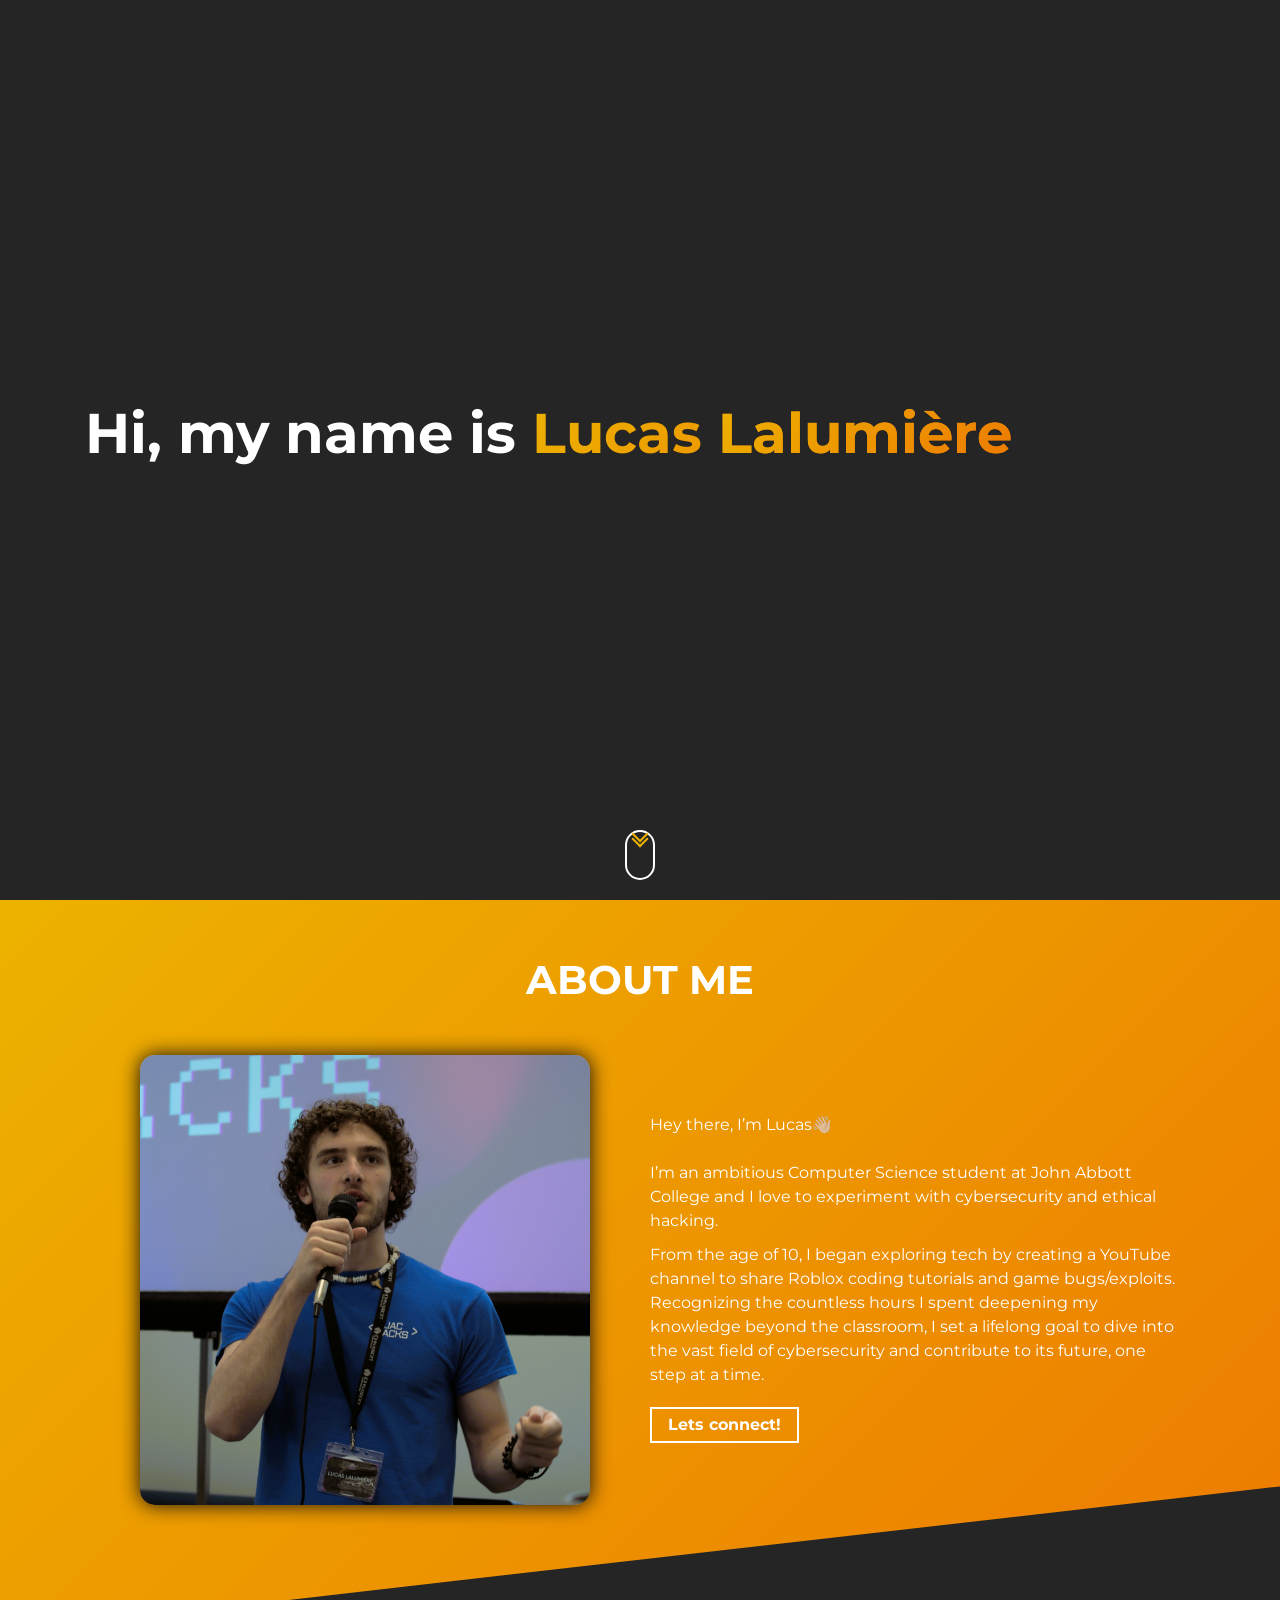
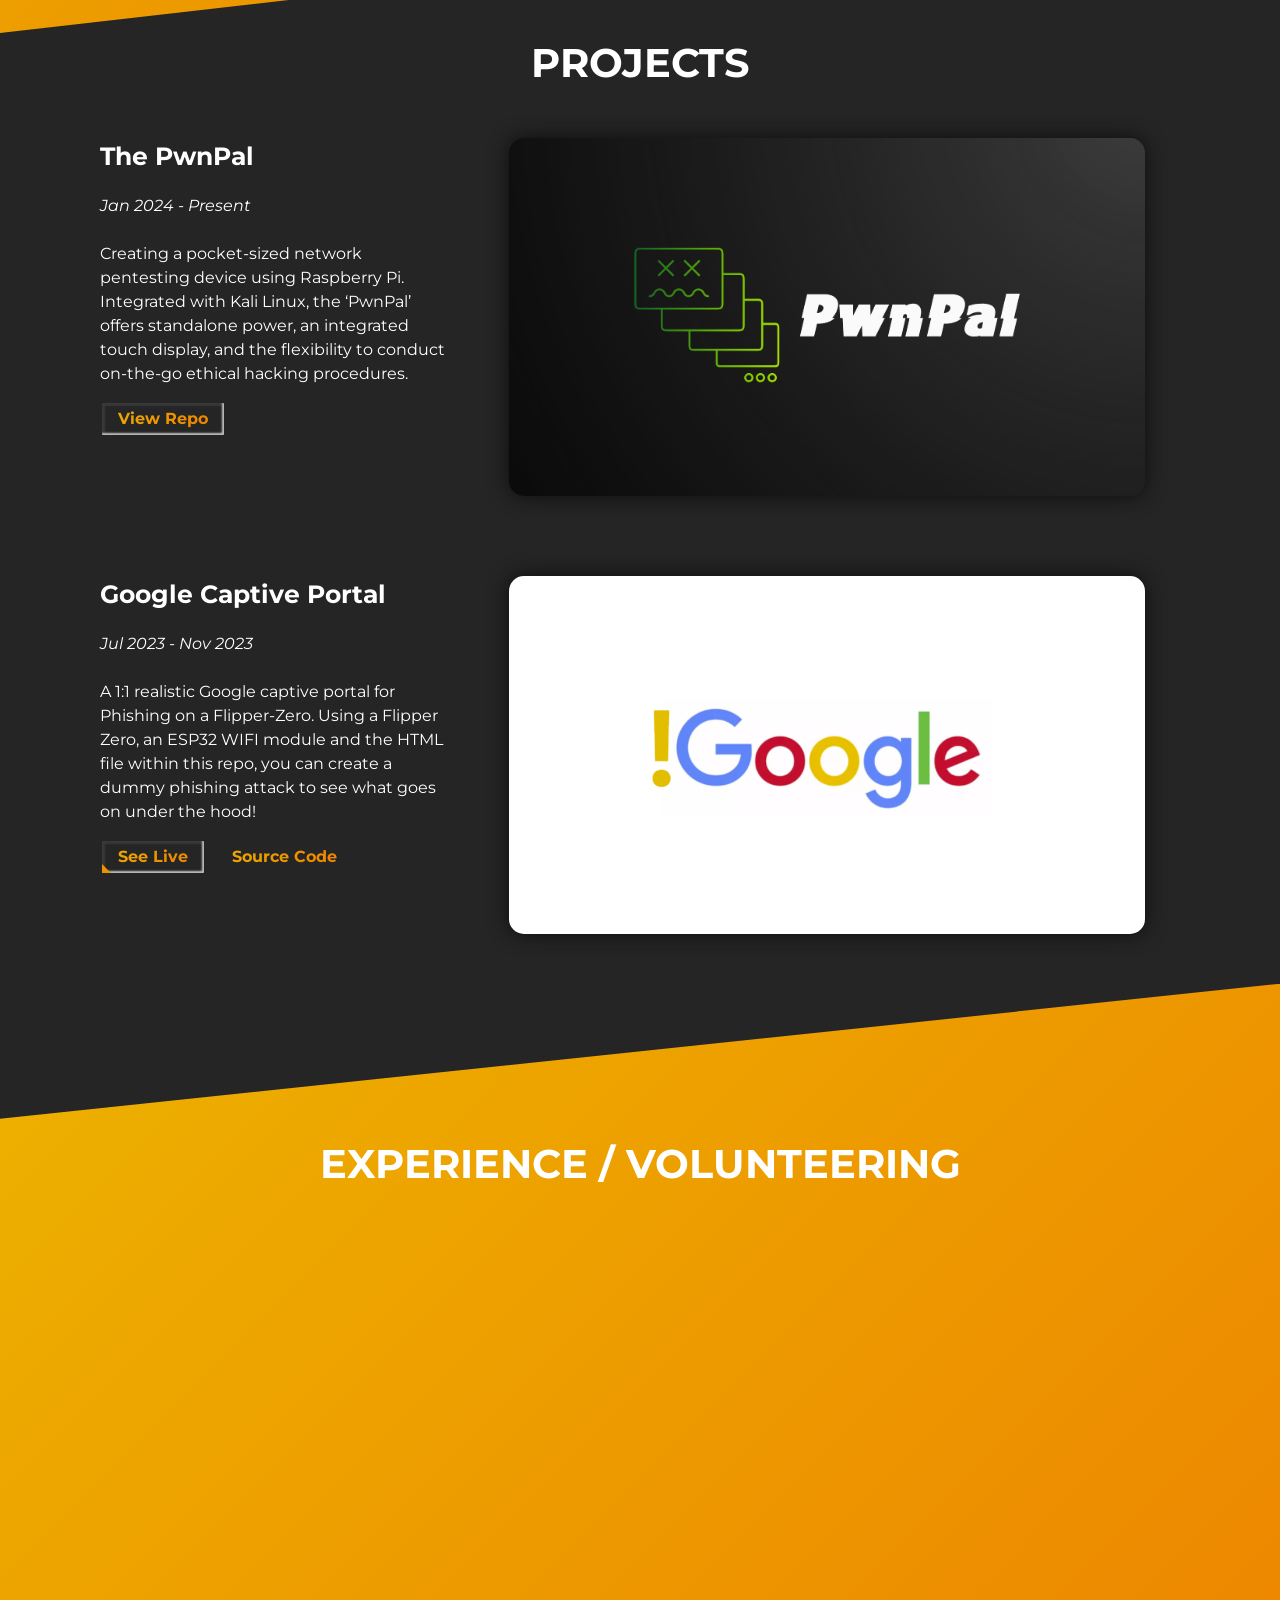
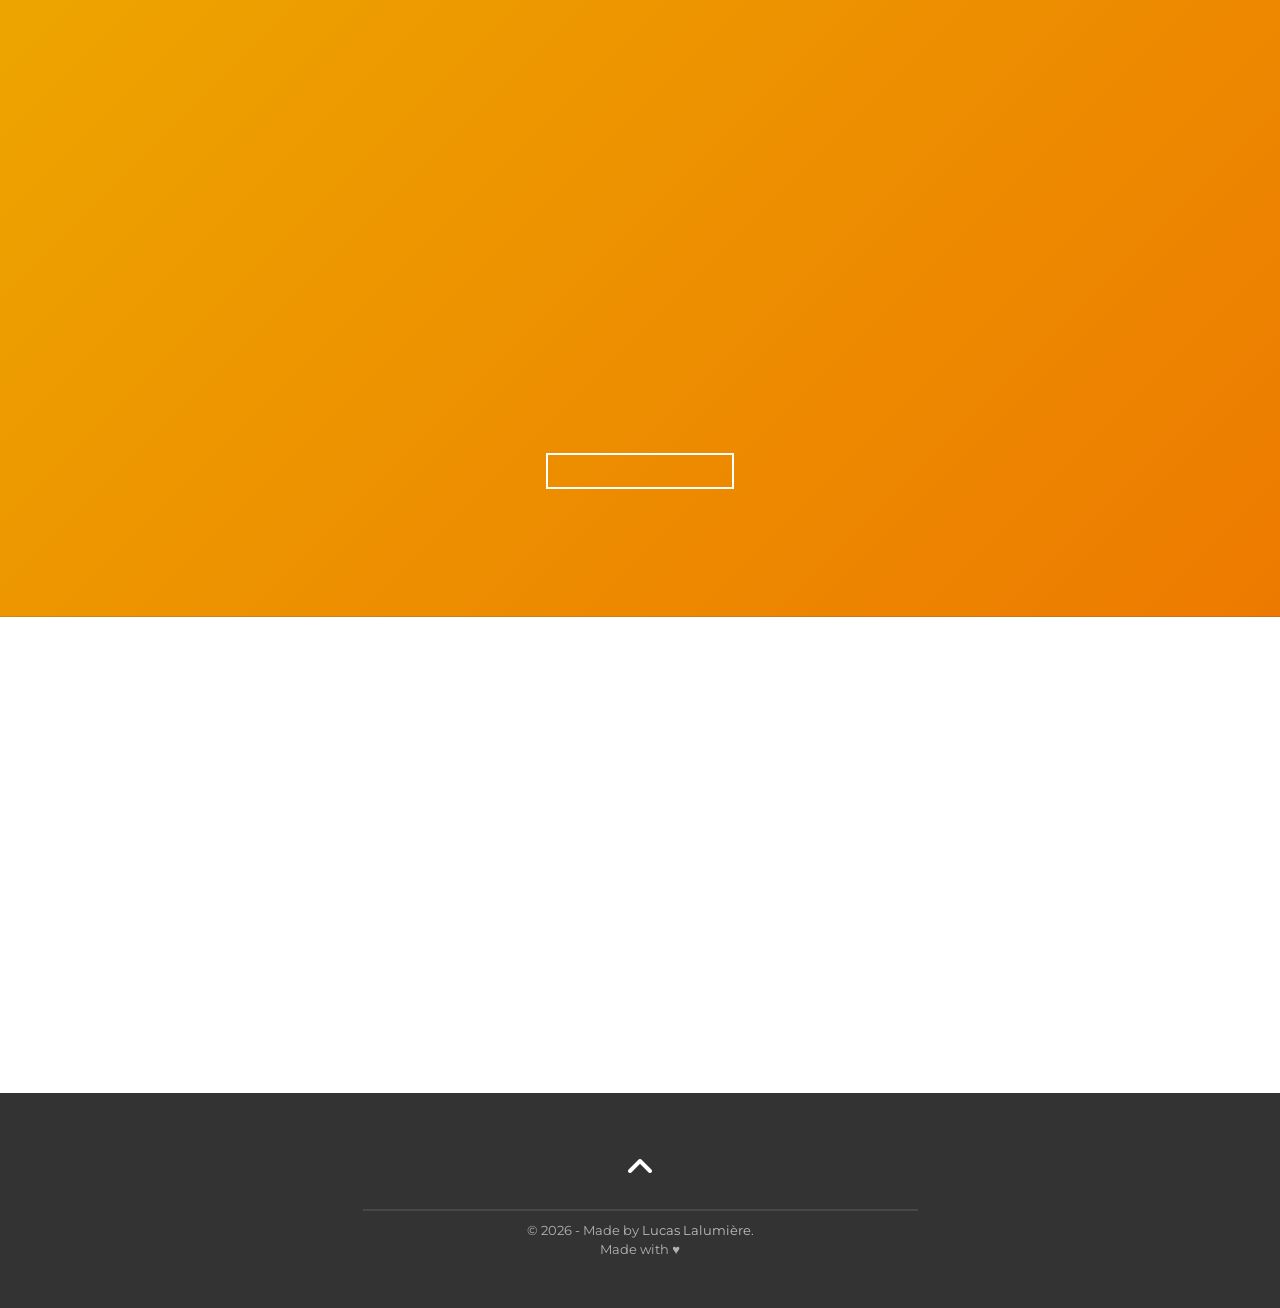
==== index.html @ a5fe912e "fixed weird blue coloring on mobile" ====
<!-- HELLO
-
DevFolio is a minimal, clean, lightweight and fully responsive template for Devlopers!
Created by Anil Seervi.
-
GitHub repo: https://github.com/AnilSeervi/DevFolio
README: https://github.com/AnilSeervi/DevFolio/blob/master/README.md
-
Have fun creating your portfolio on this template!!! -->

<!DOCTYPE html>
<html lang="en">
  <head>
    <meta charset="UTF-8" />
    <meta http-equiv="X-UA-Compatible" content="IE=edge" />
    <meta name="viewport" content="width=device-width, initial-scale=1.0" />
    <link rel="preconnect" href="https://fonts.gstatic.com" />
    <link rel="preconnect" href="https://cdnjs.cloudflare.com" />

    <!-- Title: add your Portfolio websites's title here -->
    <title>Lucas Lalumière | Ethical Hacker</title>

    <!-- Add some coding keywords below, Ex: (javascript, yourusername, etc) -->
    <meta name="keywords" content="[username], [name], skill" />

    <!-- Improve your SEO by adding a small descrption of you -->
    <meta name="description" content="[Your name here] | Developer" />

    <!-- Add a your png Logo to the assets folder and change the href attr accordingly  -->
    <link rel="icon" type="image/png" href="./assets/lightbulb_logo.png" />

    <!-- Add your primary-theme color for the value of content -->
    <meta name="theme-color" content="#edb200" />

    <!-- Open Graph / Facebook -->
    <meta property="og:type" content="website" />
    <!-- Fill content with the URL of this portfolio you'll host -->
    <meta property="og:url" content="https://devfolio.js.org/" />
    <!-- Fill content with the title of your portfolio(Recommended to use what you put in <title> tag) -->
    <meta property="og:title" content="[Your name here] | Developer" />
    <!-- Give a short description that'll show up when you/someone shares your portfolio on different platform -->
    <meta property="og:description" content="Made using DevFolio Template" />
    <!-- Add a thumbnail image in assets folder and fill the content attr with URL to that thumbnail 
      so that a thumbnail image of your portfolio is shown while shared on other platform -->
    <meta
      property="og:image"
      content="https://devfolio.js.org/assets/devfolio.png"
    />

    <!-- Twitter -->
    <meta property="twitter:card" content="summary_large_image" />
    <!-- Again fill content attr with the URL of this portfolio you'll host -->
    <meta property="twitter:url" content="https://devfolio.js.org" />
    <!-- Recommended to use the same text used within <title> element -->
    <meta property="twitter:title" content="[Your name here] | Developer" />
    <!-- short description that shows up while your portfolio is shared -->
    <meta
      property="twitter:description"
      content="Made using DevFolio Template"
    />
    <!-- Fill content with the URL to the thumbnail image that you'll put in the assets folder -->
    <meta
      property="twitter:image"
      content="https://anilseervi.vercel.app/assets/devfolio.png"
    />

    <!-- link tags -->
    <link rel="preload" as="style" href="./css/main.css" />
    <link rel="stylesheet" href="./css/main.css" />
    <link rel="preload" as="style" href="./css/github-button.css" />
    <link rel="stylesheet" href="./css/github-button.css" />

    <!-- FontAwesome Icons link -->
    <link
      rel="stylesheet"
      href="https://cdnjs.cloudflare.com/ajax/libs/font-awesome/6.3.0/css/all.min.css"
      integrity="sha512-SzlrxWUlpfuzQ+pcUCosxcglQRNAq/DZjVsC0lE40xsADsfeQoEypE+enwcOiGjk/bSuGGKHEyjSoQ1zVisanQ=="
      crossorigin="anonymous"
      referrerpolicy="no-referrer"
    />
    <script defer src="./javascript/scrollreveal.min.js"></script>
    <script defer src="./javascript/typewritter.js"></script>
    <script
      defer
      type="text/javascript"
      src="./javascript/scrollveal.js"
    ></script>

    <!-- Remove Google Analytics once you have your portfolio website set-up -->
    <!-- Global site tag (gtag.js) - Google Analytics -->
    <script
      async
      src="https://www.googletagmanager.com/gtag/js?id=UA-122228201-4"
    ></script>
    <script>
      window.dataLayer = window.dataLayer || []
      function gtag() {
        dataLayer.push(arguments)
      }
      gtag("js", new Date())

      gtag("config", "UA-122228201-4")
    </script>
    <!-- End of Google Analytics -->
  </head>
  <body>
    <!-- Hero Section -->
    <div id="hero">
        <video autoplay muted loop id="hero-video">
          <source src="./assets/853919-hd_1920_1080_25fps.mp4" type="video/mp4" />
          Your browser does not support the video tag.
        </video>
        <section class="container">
          <h1 class="hero-title">
            Hi, my name is <span class="text-color-main name">Lucas <span class="text-color-main name glow">Lalumière</span></span>
          </h1>
          <h2 class="hero-title" id="demo">
            
          </h2>
          <!-- <p class="hero-cta about-wrapper__info-text">
            <a class="cta-btn cta-btn--hero" href="#about">Get in touch</a>
          </p> -->
        </section>
        <a href="#about" class="scroll-down-link" aria-label="scroll-down">
          <div class="scroll-down"></div>
        </a>
      </div>
    <!-- /END Hero Section -->

    <!-- About Section -->
    <section id="about">
      <div class="container">
        <h2 class="section-title">About Me</h2>
        <div class="row about-wrapper">
          <div class="about-wrapper__image">
            <img
              class="img-fluid"
              src="./assets/profile.png"
              alt="Profile Image"
              width="550"
              height="450"
            />
          </div>
          <div class="about-wrapper__info">
            <p class="about-wrapper__info-text">
                Hey there, I’m Lucas👋🏼
                <br><br>
                I’m an ambitious Computer Science student at John Abbott College and I love to experiment with cybersecurity and ethical hacking.
             
            </p>
            <p class="about-wrapper__info-text">
                From the age of 10, I began exploring tech by creating a YouTube channel to share Roblox coding tutorials and game bugs/exploits. 
                Recognizing the countless hours I spent deepening my knowledge beyond the classroom, I set a lifelong goal to dive into the vast field of cybersecurity and contribute to its future, one step at a time.   
            </p>
            <span class="about-wrapper__cta">
              
              <a href="https://www.linkedin.com/in/lucas-lalumi%C3%A8re/" class="cta-btn cta-btn--resume">Lets connect!</a>
            </span>
          </div>
        </div>
      </div>
    </section>
    <!-- /END About Section -->

    <!--Projects Section-->
    <section id="projects">
      <div class="container">
        <div class="project-wrapper">
          <h2 class="section-title dark-blue-text">Projects</h2>

          <!-- Each .row is a project -->
          <article class="row">
            <div class="project-wrapper__text">
              <h3 class="project-wrapper__text-title">The PwnPal</h3>
              <p class="project-wrapper__text-info">
                <i>Jan 2024 - Present</i>
                <br><br>
                Creating a pocket-sized network pentesting device using Raspberry Pi. Integrated with
                Kali Linux, the ‘PwnPal’ offers standalone power, an integrated touch display, and the
                flexibility to conduct on-the-go ethical hacking procedures.
              </p>
              <div class="project-wrapper__text-btns">
                <a
                  href="https://github.com/Shlucus/ThePwnPal"
                  target="_blank"
                  rel="noopener noreferrer"
                  class="cta-btn cta-btn--hero cta-btn--projects"
                  >View Repo</a>
              </div>
            </div>

            <div class="project-wrapper__image">
              <a href="https://github.com/Shlucus/ThePwnPal" target="_blank" rel="noopener noreferrer">
                <div class="thumbnail rounded " data-hover="./assets/!Google.png">
                  <img
                    src="./assets/PwnPal.png"
                    class="img-fluid"
                    alt="Project Image"
                    width="1366"
                    height="767"
                  />
                </div>
              </a>
            </div>
          </article>
          <!-- /END Project -->

          <!-- Each .row is a project -->
          <article class="row">
            <div class="project-wrapper__text">
              <h3 class="project-wrapper__text-title">Google Captive Portal</h3>
              <p class="project-wrapper__text-info">
                <i>Jul 2023 - Nov 2023</i>
                <br><br>
                A 1:1 realistic Google captive portal for Phishing on a Flipper-Zero.
                Using a Flipper Zero, an ESP32 WIFI module and the HTML file within this repo, you can create a dummy phishing attack to see what goes on under the hood! 
              </p>
              <div class="project-wrapper__text-btns">
                <a
                  href="https://github.com/Shlucus/FlipperZero-GooglePortal"
                  target="_blank"
                  rel="noopener noreferrer"
                  class="cta-btn cta-btn--hero cta-btn--projects"
                  >See Live</a
                >
                <a href="https://github.com/Shlucus/FlipperZero-GooglePortal" target="_blank" class="cta-btn text-color-main"
                  >Source Code</a
                >
              </div>
            </div>

            <div class="project-wrapper__image">
              <a href="https://github.com/Shlucus/FlipperZero-GooglePortal" target="_blank" rel="noopener noreferrer">
                <div class="thumbnail rounded">
                  <img
                    src="./assets/!Google.png"
                    class="img-fluid"
                    alt="Project Image"
                    width="1366"
                    height="767"
                  />
                </div>
              </a>
            </div>
          </article>
          <!-- /END Project -->

          <!-- Each .row is a project -->
          <!-- <article class="row">
            <div class="project-wrapper__text">
              <h3 class="project-wrapper__text-title">Project Title</h3>
              <p class="project-wrapper__text-info">
                Lorem ipsum dolor sit amet consectetur adipisicing elit.
                Deleniti voluptas, sit nam perspiciatis tempore aspernatur ullam
                necessitatibus impedit repellendus vero sed ipsa eos beatae ab
                sint saepe nostrum! Enim, perferendis.
              </p>
              <div class="project-wrapper__text-btns">
                <a
                  href="#"
                  target="_blank"
                  rel="noopener noreferrer"
                  class="cta-btn cta-btn--hero cta-btn--projects"
                  >See Live</a
                >
                <a href="#" target="_blank" class="cta-btn text-color-main"
                  >Source Code</a
                >
              </div>
            </div>

            <div class="project-wrapper__image">
              <a href="#" target="_blank" rel="noopener noreferrer">
                <div class="thumbnail rounded">
                  <img
                    src="./assets/project.png"
                    class="img-fluid"
                    alt="Project Image"
                    width="1366"
                    height="767"
                  />
                </div>
              </a>
            </div>
          </article> -->
          <!-- /END Project -->
        </div>
      </div>
    </section>
    <!-- End Projects Section -->

    <!-- Experience Section -->
    <section id="experience">
      <div class="container">
        <h2 class="section-title">Experience / Volunteering</h2>
        <div class="row experience-wrapper">
          <div class="experience-wrapper__image">
            <img
              class="img-fluid"
              src="./assets/rbc.png"
              alt="Profile Image"
              width="350"
              height="350"
            />
          </div>
          <div class="experience-wrapper__info">
            <h3 class="experience-wrapper__text-title">Developer - Identity and Access Management</h3>
            <p class="experience-wrapper__info-text">
                <i>Royal Bank of Canada - Internship</i>
            </p>
            <p class="experience-wrapper__info-text">
              <ul class="experience-wrapper__bullet">
                  <li>Collaborated with IAM Systems Engineering in SCRUM to develop ServiceNow applications in JavaScript.</li>
                  <li><b>Optimized 10+ catalog items</b>, user portals, and workflows in ServiceNow, enhancing internal service processes.</li>
                  <li><b>Discovered and resolved an attack vector</b> within RBC’s physical access request form, reducing the risk of
                    unauthorized physical access of threat actors.</li>
                </ul>  
            </p>
          </div>
        </div>
        <div class="row experience-wrapper">
          <div class="experience-wrapper__image">
            <img
              class="img-fluid"
              src="./assets/JACHacks.png"
              alt="Profile Image"
              width="350"
              height="350"
            />
          </div>
          <div class="experience-wrapper__info">
            <h3 class="experience-wrapper__text-title">Director of Technology - JACHacks</h3>
            <p class="experience-wrapper__info-text">
                <i>John Abbott College - Seasonal</i>
            </p>
            <p class="experience-wrapper__info-text">
              <ul class="experience-wrapper__bullet">
                  <li>Co-founded John Abbott College’s first-ever hackathon with 4 other students (student-run).</li>
                  <li>Led Agile development of the JACHacks website using HTML, CSS, and JavaScript.</li>
                  <li>Made email templates using HTML/CSS and automated mass submissions using Thunderbird.</li>
                  <li><b>Attracted 130+ students</b> to compete, achieving a <b>95% satisfaction rate on feedback forms.</b></li>
                </ul>  
            </p>
          </div>
        </div>
        <div class="experience-center-box">
          <span class="experience-wrapper__cta">
            <a href="./assets/Resume/LalumièreLucas.pdf" class="cta-btn cta-btn--resume">View Full Resume</a>
          </span>
        </div>
      </div>
    </section>

    <!-- Contact Section -->
    <section id="contact">
      <div class="container">
        <h2 class="section-title">Contact</h2>
        <div class="contact-wrapper">
          <p class="contact-wrapper__text">Feel free to reach out via email, phone, or connect with me on social media!</p>
          <div id="contact-box">
            <div class="contact-wrapper__info">
              <svg fill="#ffffff" height="30px" width="30px" version="1.1" id="Capa_1" xmlns="http://www.w3.org/2000/svg" xmlns:xlink="http://www.w3.org/1999/xlink" viewBox="0 0 473.806 473.806" xml:space="preserve" stroke="#ffffff"><g id="SVGRepo_bgCarrier" stroke-width="0"></g><g id="SVGRepo_tracerCarrier" stroke-linecap="round" stroke-linejoin="round"></g><g id="SVGRepo_iconCarrier"> <g> <g> <path d="M374.456,293.506c-9.7-10.1-21.4-15.5-33.8-15.5c-12.3,0-24.1,5.3-34.2,15.4l-31.6,31.5c-2.6-1.4-5.2-2.7-7.7-4 c-3.6-1.8-7-3.5-9.9-5.3c-29.6-18.8-56.5-43.3-82.3-75c-12.5-15.8-20.9-29.1-27-42.6c8.2-7.5,15.8-15.3,23.2-22.8 c2.8-2.8,5.6-5.7,8.4-8.5c21-21,21-48.2,0-69.2l-27.3-27.3c-3.1-3.1-6.3-6.3-9.3-9.5c-6-6.2-12.3-12.6-18.8-18.6 c-9.7-9.6-21.3-14.7-33.5-14.7s-24,5.1-34,14.7c-0.1,0.1-0.1,0.1-0.2,0.2l-34,34.3c-12.8,12.8-20.1,28.4-21.7,46.5 c-2.4,29.2,6.2,56.4,12.8,74.2c16.2,43.7,40.4,84.2,76.5,127.6c43.8,52.3,96.5,93.6,156.7,122.7c23,10.9,53.7,23.8,88,26 c2.1,0.1,4.3,0.2,6.3,0.2c23.1,0,42.5-8.3,57.7-24.8c0.1-0.2,0.3-0.3,0.4-0.5c5.2-6.3,11.2-12,17.5-18.1c4.3-4.1,8.7-8.4,13-12.9 c9.9-10.3,15.1-22.3,15.1-34.6c0-12.4-5.3-24.3-15.4-34.3L374.456,293.506z M410.256,398.806 C410.156,398.806,410.156,398.906,410.256,398.806c-3.9,4.2-7.9,8-12.2,12.2c-6.5,6.2-13.1,12.7-19.3,20 c-10.1,10.8-22,15.9-37.6,15.9c-1.5,0-3.1,0-4.6-0.1c-29.7-1.9-57.3-13.5-78-23.4c-56.6-27.4-106.3-66.3-147.6-115.6 c-34.1-41.1-56.9-79.1-72-119.9c-9.3-24.9-12.7-44.3-11.2-62.6c1-11.7,5.5-21.4,13.8-29.7l34.1-34.1c4.9-4.6,10.1-7.1,15.2-7.1 c6.3,0,11.4,3.8,14.6,7c0.1,0.1,0.2,0.2,0.3,0.3c6.1,5.7,11.9,11.6,18,17.9c3.1,3.2,6.3,6.4,9.5,9.7l27.3,27.3 c10.6,10.6,10.6,20.4,0,31c-2.9,2.9-5.7,5.8-8.6,8.6c-8.4,8.6-16.4,16.6-25.1,24.4c-0.2,0.2-0.4,0.3-0.5,0.5 c-8.6,8.6-7,17-5.2,22.7c0.1,0.3,0.2,0.6,0.3,0.9c7.1,17.2,17.1,33.4,32.3,52.7l0.1,0.1c27.6,34,56.7,60.5,88.8,80.8 c4.1,2.6,8.3,4.7,12.3,6.7c3.6,1.8,7,3.5,9.9,5.3c0.4,0.2,0.8,0.5,1.2,0.7c3.4,1.7,6.6,2.5,9.9,2.5c8.3,0,13.5-5.2,15.2-6.9 l34.2-34.2c3.4-3.4,8.8-7.5,15.1-7.5c6.2,0,11.3,3.9,14.4,7.3c0.1,0.1,0.1,0.1,0.2,0.2l55.1,55.1 C420.456,377.706,420.456,388.206,410.256,398.806z"></path> <path d="M256.056,112.706c26.2,4.4,50,16.8,69,35.8s31.3,42.8,35.8,69c1.1,6.6,6.8,11.2,13.3,11.2c0.8,0,1.5-0.1,2.3-0.2 c7.4-1.2,12.3-8.2,11.1-15.6c-5.4-31.7-20.4-60.6-43.3-83.5s-51.8-37.9-83.5-43.3c-7.4-1.2-14.3,3.7-15.6,11 S248.656,111.506,256.056,112.706z"></path> <path d="M473.256,209.006c-8.9-52.2-33.5-99.7-71.3-137.5s-85.3-62.4-137.5-71.3c-7.3-1.3-14.2,3.7-15.5,11 c-1.2,7.4,3.7,14.3,11.1,15.6c46.6,7.9,89.1,30,122.9,63.7c33.8,33.8,55.8,76.3,63.7,122.9c1.1,6.6,6.8,11.2,13.3,11.2 c0.8,0,1.5-0.1,2.3-0.2C469.556,223.306,474.556,216.306,473.256,209.006z"></path> </g> </g> </g></svg>
              <p class="contact-wrapper__text number"><a href="tel:+15147543223" aria-label="Call +1 514 754 3223">514-754-3223</a></p>
            </div>
            <div class="contact-wrapper__info">
              <svg fill="#ffffff" height="30px" width="30px" version="1.1" id="Capa_1" xmlns="http://www.w3.org/2000/svg" xmlns:xlink="http://www.w3.org/1999/xlink" viewBox="0 0 483.3 483.3" xml:space="preserve" stroke="#ffffff"><g id="SVGRepo_bgCarrier" stroke-width="0"></g><g id="SVGRepo_tracerCarrier" stroke-linecap="round" stroke-linejoin="round"></g><g id="SVGRepo_iconCarrier"> <g> <g> <path d="M424.3,57.75H59.1c-32.6,0-59.1,26.5-59.1,59.1v249.6c0,32.6,26.5,59.1,59.1,59.1h365.1c32.6,0,59.1-26.5,59.1-59.1 v-249.5C483.4,84.35,456.9,57.75,424.3,57.75z M456.4,366.45c0,17.7-14.4,32.1-32.1,32.1H59.1c-17.7,0-32.1-14.4-32.1-32.1v-249.5 c0-17.7,14.4-32.1,32.1-32.1h365.1c17.7,0,32.1,14.4,32.1,32.1v249.5H456.4z"></path> <path d="M304.8,238.55l118.2-106c5.5-5,6-13.5,1-19.1c-5-5.5-13.5-6-19.1-1l-163,146.3l-31.8-28.4c-0.1-0.1-0.2-0.2-0.2-0.3 c-0.7-0.7-1.4-1.3-2.2-1.9L78.3,112.35c-5.6-5-14.1-4.5-19.1,1.1c-5,5.6-4.5,14.1,1.1,19.1l119.6,106.9L60.8,350.95 c-5.4,5.1-5.7,13.6-0.6,19.1c2.7,2.8,6.3,4.3,9.9,4.3c3.3,0,6.6-1.2,9.2-3.6l120.9-113.1l32.8,29.3c2.6,2.3,5.8,3.4,9,3.4 c3.2,0,6.5-1.2,9-3.5l33.7-30.2l120.2,114.2c2.6,2.5,6,3.7,9.3,3.7c3.6,0,7.1-1.4,9.8-4.2c5.1-5.4,4.9-14-0.5-19.1L304.8,238.55z"></path> </g> </g> </g></svg>
              <p class="contact-wrapper__text number"><a ref="mailto:lucas.lalum@gmail.com" aria-label="Send an email to lucas.lalum@gmail.com">lucas.lalum@gmail.com</a></p>
            </div>
          </div>
            <!-- <a href="mailto:
          <a href="mailto:lucas.lalum@gmail.com" class="cta-btn cta-btn--resume">Call to Action</a> -->
          <div class="social-links">
            
            <!-- <a
              href="#!"
              target="_blank"
              rel="noopener noreferrer"
              aria-label="twitter"
            >
              <i class="fa-brands fa-twitter"></i>
            </a> -->
            <a
              href="https://www.instagram.com/_shlucus/"
              target="_blank"
              rel="noopener noreferrer"
              aria-label="instagram"
            >
              <i class="fa-brands fa-instagram"></i>
            </a>
            <a
              href="https://codepen.io/Shlucus"
              target="_blank"
              rel="noopener noreferrer"
              aria-label="codepen"
            >
              <i class="fa-brands fa-codepen"></i>
            </a>
            <a
              href="https://www.linkedin.com/in/lucas-lalumi%C3%A8re/"
              target="_blank"
              rel="noopener noreferrer"
              aria-label="linkedin"
            >
              <i class="fa-brands fa-linkedin"></i>
            </a>
            <a
              href="https://github.com/Shlucus"
              target="_blank"
              rel="noopener noreferrer"
              aria-label="github"
            >
              <i class="fa-brands fa-github"></i>
            </a>
          </div>
        </div>
      </div>
    </section>
    <!-- END Contact Section -->




    <!-- Footer Section -->
    <footer class="footer">
      <div class="container">
        <a href="#hero" class="back-to-top" aria-label="go back to top">
          <i class="fa fa-angle-up fa-2x" aria-hidden="true"></i>
        </a>
        <!-- <div class="social-links">
          <a
            href="#!"
            target="_blank"
            rel="noopener noreferrer"
            aria-label="twitter"
          >
            <i class="fa-brands fa-twitter"></i>
          </a>
          <a
            href="#!"
            target="_blank"
            rel="noopener noreferrer"
            aria-label="instagram"
          >
            <i class="fa-brands fa-instagram"></i>
          </a>
          <a
            href="#!"
            target="_blank"
            rel="noopener noreferrer"
            aria-label="codepen"
          >
            <i class="fa-brands fa-codepen"></i>
          </a>
          <a
            href="#!"
            target="_blank"
            rel="noopener noreferrer"
            aria-label="linkedin"
          >
            <i class="fa-brands fa-linkedin"></i>
          </a>
          <a
            href="#!"
            target="_blank"
            rel="noopener noreferrer"
            aria-label="github"
          >
            <i class="fa-brands fa-github"></i>
          </a>
        </div> -->
        <hr />
        <p class="footer__text">
          &copy; <span id="year"></span> - Made by
          <a
            href="https://github.com/Shlucus"
            target="_blank"
            rel="noopener noreferrer"
            >Lucas Lalumière</a
          >. <br />Made with &hearts;
        </p>
      </div>
    </footer>
    <!-- END Footer Section -->

    <script>
      document.getElementById("year").textContent = new Date().getFullYear()
    </script>
    <script src="./javascript/vanilla-tilt.min.js"></script>
    <script type="text/javascript" src="./javascript/valtilt.js"></script>
  </body>
</html>
---- css/main.css ----
@import "https://fonts.googleapis.com/css2?family=Montserrat:wght@400;700&display=swap";
* {
  margin: 0;
  padding: 0;
  box-sizing: border-box;
  font-family: "Montserrat", sans-serif;
}
html {
  font-size: 62.5%;
  scroll-behavior: smooth;
}
body {
  text-align: center;
  line-height: 1.5;
}
h1 {
  font-weight: 700;
}
p,
a {
  font-size: 1.6rem;
}
a {
  text-decoration: none;
}
a:hover {
  transition: all 0.3s ease-in-out;
}
.section-title {
  margin-bottom: 4.5rem;
  font-size: 4rem;
  text-transform: uppercase;
}
@media (max-width: 37.5em) {
  .section-title {
    font-size: 2.8rem;
  }
}
.dark-blue-color {
  color: #272341;
}
.text-color-main {
  margin-left: 1rem;
  color: #edb200;
  -webkit-text-fill-color: #edb200;
}
@supports ((-webkit-background-clip: text) or (background-clip: text)) or
  (-webkit-background-clip: text) {
  .text-color-main {
    background-image: linear-gradient(135deg, #edb200 0%, #ed7a00 100%);
    -webkit-background-clip: text;
    background-clip: text;
    -webkit-text-fill-color: rgba(0, 0, 0, 0);
    color: rgba(0, 0, 0, 0);
  }
}
@media (max-width: 37.5em) {
  .text-color-main {
    margin: 0;
    background-image: none;
    -webkit-text-fill-color: #edb200;
    box-shadow: none;
  }
}
.cta-btn {
  display: inline-block;
  position: relative;
  padding: 0.8rem 1.6rem;
  font-weight: bold;
  line-height: 1;
  z-index: 1;
  overflow: hidden;
  border-radius: 3px;
  transition: all cubic-bezier(0.19, 1, 0.22, 1) 0.6s;
}
.cta-btn:hover {
  box-shadow: 1.5px 1.5px 3px rgba(174, 174, 192, 0.4), -1px -1px 3px #fff;
}
@media (max-width: 37.5em) {
  .cta-btn:hover {
    box-shadow: none;
  }
}
.cta-btn::after {
  content: "";
  display: block;
  position: absolute;
  background-image: linear-gradient(135deg, #edb200 0%, #ed7a00 100%);
  width: 0px;
  height: 100%;
  left: 0;
  top: 0;
  z-index: -1;
  transition: all cubic-bezier(0.19, 1, 0.22, 1) 0.6s;
}
@media (max-width: 37.5em) {
  .cta-btn::after {
    width: 0;
    height: 0;
    background-image: none;
  }
}
.cta-btn--hero {
  color: #edb200;
  -webkit-text-fill-color: #edb200;
  border: 2px solid rgba(0, 0, 0, 0);
  -o-border-image: linear-gradient(135deg,#edb200 0%, #ed7a00 100%);
  border-image: linear-gradient(135deg,#edb200 0%, #ed7a00 100%);
  border-image-slice: 1;
}
@supports ((-webkit-background-clip: text) or (background-clip: text)) or
  (-webkit-background-clip: text) {
  .cta-btn--hero {
    background-image: linear-gradient(135deg, #edb200 0%, #ed7a00 100%);
    -webkit-background-clip: text;
    background-clip: text;
    -webkit-text-fill-color: rgba(0, 0, 0, 0);
    color: rgba(0, 0, 0, 0);
  }
}
@media screen and (-ms-high-contrast: active),
  screen and (-ms-high-contrast: none) {
  .cta-btn--hero {
    color: #edb200;
  }
  .cta-btn--hero:hover {
    color: #fff;
  }
}
@media (max-width: 37.5em) {
  .cta-btn--hero {
    background-image: none;
    border: 2px solid #edb200;
    box-shadow: none;
    -webkit-text-fill-color: #edb200;
  }
}
.cta-btn--hero::after {
  height: 410%;
  width: 150%;
  transform: translate(-98%, -25%) rotate(45deg);
}
.cta-btn--hero:hover {
  -webkit-text-fill-color: #fff;
  text-decoration: none;
}
@media (max-width: 37.5em) {
  .cta-btn--hero:hover {
    -webkit-text-fill-color: #edb200;
  }
}
.cta-btn--hero:hover::after {
  transform: translate(-9%, -25%) rotate(45deg);
}
.cta-btn--resume {
  border-radius: 0;
  color: #fff;
  border: 2px solid #fff;
}
.cta-btn--resume::after {
  background: #fff;
}
.cta-btn--resume:hover {
  color: #edb200;
  text-decoration: none;
  box-shadow: none;
}
@media (max-width: 37.5em) {
  .cta-btn--resume:hover {
    color: #fff;
  }
}
.cta-btn--resume:hover::after {
  width: 100%;
}
.cta-btn--projects {
  box-shadow: inset 1px 1px 2px 2px rgba(174, 174, 192, 0.15),
    inset -2px -2px 2px rgba(255, 255, 255, 0.7);
  border: 2px solid rgba(0, 0, 0, 0);
}
@media (max-width: 37.5em) {
  .cta-btn--projects {
    border: none;
    box-shadow: 1.5px 1.5px 3px rgba(174, 174, 192, 0.4), -1px -1px 3px #fff;
  }
}
.cta-btn--projects::after {
  height: 250%;
  width: 130%;
}
.cta-btn--projects::after {
  transform: translate(-98%, -30%) rotate(45deg);
}
.cta-btn--projects:hover {
  box-shadow: 1.5px 1.5px 3px rgba(174, 174, 192, 0.4), -1px -1px 3px #fff;
}
.cta-btn--projects:hover::after {
  transform: translate(-12%, -30%) rotate(45deg);
}
.footer {
  position: relative;
  background-color: #333;
  padding: 4.8rem 0;
}
.footer__text {
  font-size: 1.3rem;
  color: #b3b3b3;
}
.footer__text a {
  font-size: 1.3rem;
  color: #bfbfbf;
  transition: all 0.2s ease-in-out;
  display: inline-block;
}
.footer__text a:hover,
.footer__text a:active {
  color: #edb200;
}
.footer hr {
  margin: 1rem auto;
  border: 0;
  width: 50%;
  border-top: 2px solid rgba(255, 255, 255, 0.1);
}
.social-links {
  display: flex;
  justify-content: center;
}
.social-links a {
  font-size: 3rem;
  display: flex;
  flex-direction: column;
  justify-content: center;
  color: #fff;
  width: 5rem;
  height: 5rem;
  margin: 1.6rem 1.6rem;
  transition: all ease 0.2s;
}
.social-links a i {
  transition: all ease-in-out 0.2s;
}
.social-links a:hover {
  transform: scale(1.1) translateY(-2px);
}
.social-links a:hover .fa-twitter {
  color: #00acee;
}
.social-links a:hover .fa-instagram {
  color: #c13584;
}
.social-links a:hover .fa-linkedin {
  color: #4875b4;
}
.social-links a:hover .fa-codepen {
  color: #edb200;
}
.back-to-top i {
  color: #fff;
  margin: 1rem 0 1.6rem;
  transition: all 200ms ease;
}
.back-to-top i:hover {
  transform: translateY(-2px);
}
section {
  padding: 5rem 0rem;
}
@media (max-width: 37.5em) {
  section {
    border: none;
    padding-left: 1rem;
    padding-right: 1rem;
  }
}
section .row {
  display: grid;
  gap: 2rem;
  grid-template-columns: 1fr 2fr;
  grid-template-rows: 1fr;
  padding: 0 1.5rem;
}
@media (max-width: 56.25em) {
  section .row {
    grid-template-columns: 1fr;
    grid-template-rows: auto;
  }
}
@media (max-width: 37.5em) {
  section .row {
    padding: 0;
  }
}
section .row p + p {
  margin-top: 1rem;
}
section .row span {
  margin-top: 2rem;
}
.container {
  width: 100%;
  padding: 0 1.5rem;
  margin: 0 auto;
  max-width: 1140px;
}
@media (max-width: 75em) {
  .container {
    max-width: 960px;
    width: 100%;
  }
}
@media (max-width: 56.25em) {
  .container {
    max-width: 720px;
    width: 100%;
    justify-content: center;
  }
}
@media (max-width: 48em) {
  .container {
    max-width: 720px;
    width: 100%;
  }
}
@media (max-width: 37.5em) {
  .container {
    max-width: 540px;
    width: 100%;
  }
}
#about {
  position: relative;
  z-index: 11;
  background-color: #252525;
  background-image: linear-gradient(135deg, #edb200 0%, #ed7a00 100%);
  color: #fff;
  height: 200%;
  -webkit-clip-path: polygon(0 0, 100% 0, 100% 80%, 0 100%);
  clip-path: polygon(0 0, 100% 0, 100% 80%, 0 100%);
  padding-bottom: 10%;
}
@media (max-width: 75em) {
  #about {
    height: 100%;
    -webkit-clip-path: none;
    clip-path: none;
  }
}
#about .about-wrapper {
  grid-template-columns: 1fr 1fr;
}
@media (max-width: 37.5em) {
  #about .about-wrapper {
    padding-bottom: 5rem;
    grid-template-columns: 1fr;
  }
}
#about .about-wrapper__image {
  display: flex;
  height: 100%;
  align-items: center;
  justify-content: center;
}
#about .about-wrapper__image img {
  max-width: 450px;
  width: 100%;
  border-radius: 15px;
  box-shadow: #0e0d0d 0px 0px 20px;
}
@media (max-width: 75em) {
  #about .about-wrapper__image {
    height: 100%;
  }
}
@media (max-width: 48em) {
  #about .about-wrapper__image {
    padding-bottom: 4rem;
  }
}
#about .about-wrapper__info {
  display: flex;
  height: 100%;
  justify-content: center;
  flex-direction: column;
  text-align: left;
}
@media (max-width: 48em) {
  #about .about-wrapper__info {
    align-items: center;
    text-align: center;
  }
}
#contact {
  background-image: linear-gradient(135deg, #252525 0%, #252525 100%);
  -webkit-clip-path: polygon(0 0, 100% 0, 100% 80%, 0 100%);
  /* -webkit-clip-path: polygon(0 15vh, 100% 0, 100% 100%, 0 100%); */
  clip-path: polygon(0 15vh, 100% 0, 100% 100%, 0 100%);
  padding: 15rem 0 10rem 0;
  margin-top: -15rem;
  margin-bottom: -1px;
  color: #fff;
  position: relative;
  z-index: 11;
}
@media (max-width: 75em) {
  #contact {
    padding: 10rem 0;
    margin-top: 0;
    -webkit-clip-path: none;
    clip-path: none;
  }
}
#contact .contact-wrapper {
  margin-top: 3.2rem;
  padding: 0 2rem;
  -webkit-backface-visibility: hidden;
  backface-visibility: hidden;
}
#contact .contact-wrapper__text {
  margin-bottom: 2.5rem;
}
#contact .contact-wrapper__text,
#contact .contact-wrapper a {
  font-size: 2.4rem;
}
@media (max-width: 37.5em) {
  #contact .contact-wrapper__text,
  #contact .contact-wrapper a {
    font-size: 2rem;
  }
}
#hero {
    min-height: 100vh;
    height: 100vh;
    display: flex;
    align-items: center;
    background: #252525;
    font-weight: 400;
    color: #ffffff;
    padding: 0rem 5.6rem;
    top: 0;
    left: 0;
    bottom: 0;
    right: 0;
    z-index: -1;
    line-height: 1.2;
    animation: hidden 1000ms linear forwards;
    /* position:absolute; */
    overflow: hidden;
  }

  
  #hero-video {
    position: fixed;
    top: 0;
    left: 0;
    width: 100%;
    height: 100%;
    object-fit: cover;
    opacity: 0.3; /* Adjust the opacity value as needed */
    z-index: -1; /* Ensure the video is behind other elements */
  }
  
  #hero .container {
    position: relative;
    z-index: 1; /* Ensure the container is above the video */
  }
  
  .scroll-down-link {
    position: relative;
    z-index: 1; /* Ensure the scroll-down link is above the video */
  }

  
#hero::before {
    content: "";
    position: absolute;
    top: 0;
    left: 0;
    right: 0;
    bottom: 0;
    opacity: 0.001; /* Adjust the opacity value as needed */
    z-index: -1;
  }
  
@media (max-width: 56.25em) {
  #hero {
    justify-content: center;
  }
}
@media (max-width: 37.5em) {
  #hero {
    padding: 0rem 1.6rem;
  }
}

.glow {
    color: #fff;
    text-shadow: none; /* No glow by default */
    transition: text-shadow 0.3s ease, color 0.3s ease; /* Smooth transition for both text-shadow and color */
  }
  
  .glow:hover {
    text-shadow: 
      0 0 5px #ffffff,     /* Soft white glow at the center */
      0 0 15px #ffae42,    /* Subtle orange highlight */
      0 0 25px #ff8c00,    /* Deep warm orange glow */
      0 0 35px #ff6a00,    /* Bright fiery orange */
      0 0 50px #ff4500,    /* Intense orange-red for depth */
      0 0 75px #ff3300;    /* Strong outer red-orange glow */
  }

#hero .hero-title {
  font-size: 5.6rem;
  font-weight: 700;
  margin-bottom: 3.2rem;
  text-align: left;
}
#hero .hero-title span {
  margin: 0;
  display: inline-block;
}
@media (max-width: 75em) {
  #hero .hero-title {
    font-size: 4rem;
  }
}
@media (max-width: 56.25em) {
  #hero .hero-title {
    font-size: 3.6rem;
    text-align: center;
  }
}
@media (max-width: 37.5em) {
  #hero .hero-title {
    font-size: 3.5rem;
    line-height: 1.5;
  }
}
@media (max-width: 20em) {
  #hero .hero-title {
    font-size: 2.8rem;
  }
}
#hero .hero-cta {
  display: flex;
}
@media (max-width: 56.25em) {
  #hero .hero-cta {
    justify-content: center;
  }
}
#hero .hero-cta a {
  font-size: 2.4rem;
}
@media (max-width: 37.5em) {
  #hero .hero-cta a {
    font-size: 2rem;
  }
}

#demo{
  position: absolute;
  font-family: 'Courier New', Courier, monospace;
  font-size: 1rem; /* Adjust the font size as needed */
  /* background-color: #f5f5f5; Optional:  */
  padding: 0.2rem 0.4rem; /* Optional: Add some padding */
  border-radius: 4px; /* Optional: Add rounded corners */
}


.scroll-down-link {
  position: absolute;
  left: 50%;
  bottom: 20px;
  transform: translateX(-50%);
}
.scroll-down {
  height: 50px;
  width: 30px;
  border: 2px solid #ffffff;
  border-radius: 50px;
  cursor: pointer;
}
.scroll-down::before,
.scroll-down::after {
  height: 10px;
  width: 10px;
  content: "";
  position: absolute;
  top: 20%;
  left: 50%;
  border: 2px solid #edb200;
  transform: translate(-50%, -100%) rotate(45deg);
  border-top: none;
  border-left: none;
  animation: scroll-down 1s ease-in-out infinite;
}
.scroll-down::after {
  top: 30%;
  animation-delay: 0.3s;
}
@keyframes hidden {
  0% {
    opacity: 0;
  }
  50% {
    opacity: 0;
  }
  100% {
    opacity: 1;
  }
}
@keyframes scroll-down {
  0% {
    opacity: 0;
  }
  30% {
    opacity: 1;
  }
  60% {
    opacity: 1;
  }
  100% {
    opacity: 0;
    top: 90%;
  }
}
#projects {
  position: relative;
  background-color: #252525;
  color: #ffffff;
  margin-top: -15rem;
  padding-top: 15rem;
}
@media (max-width: 75em) {
  #projects {
    margin-top: 0;
    padding-top: 5rem;
  }
}
@media (max-width: 37.5em) {
  #projects {
    padding-bottom: 1px;
  }
}
#projects .project-wrapper {
  margin-bottom: 15rem;
}
@media (max-width: 37.5em) {
  #projects .project-wrapper {
    margin-bottom: 0rem;
  }
}
#projects .project-wrapper .row {
  margin: 0;
  margin-bottom: 8rem;
}
@media (max-width: 37.5em) {
  #projects .project-wrapper .row {
    margin-bottom: 4rem;
  }
}
#projects .project-wrapper__text {
  width: 100%;
  text-align: left;
}
@media (max-width: 75em) {
  #projects .project-wrapper__text {
    margin-bottom: 4.8rem;
  }
}
@media (max-width: 37.5em) {
  #projects .project-wrapper__text {
    margin-bottom: 2.5rem;
  }
}
#projects .project-wrapper__text-title {
  font-weight: bold;
  margin-bottom: 1.8rem;
  font-size: 2.5rem;
}
@media (max-width: 37.5em) {
  #projects .project-wrapper__text-title {
    font-size: 2rem;
  }
}
#projects .project-wrapper__text-info {
  margin-bottom: 1.5rem;
}
#projects .project-wrapper__text-btns {
  width: 100%;
  display: flex;
  align-items: center;
  flex-wrap: wrap;

}
#projects .project-wrapper__image {
  width: 90%;
  margin: 0 auto;
  border-radius: 15px;
}
@media (max-width: 75em) {
  #projects .project-wrapper__image {
    width: 100%;
    margin: 0;
    border-radius: 15px;
  }
}
#projects .project-wrapper__image .thumbnail {
  border: none;
  box-shadow: #0e0d0d 0px 0px 20px;
  border-radius: 15px;
}
#projects .project-wrapper__image .thumbnail .img-fluid {
  width: 100%;
  height: auto;
  vertical-align: middle;
  border-radius: 15px;
}
@media (max-width: 37.5em) {
  #projects .project-wrapper__image .thumbnail {
    box-shadow: none;
    border: 1px solid #d2d2d2;
    border-radius: 15px;
    margin-bottom: 3.2rem;
    transform: none;
  }
}


.project-wrapper__image .thumbnail::before {
  content: "";
  position: absolute;
  top: 0;
  left: 0;
  width: 100%;
  height: 100%;
  background-image: url('./assets/project-logo.png'); /* Default logo image */
  background-size: cover;
  background-position: center;
  transition: opacity 0.3s ease-in-out;
  opacity: 1;
}

.project-wrapper__image .thumbnail:hover::before {
  background-image: url('./assets/project-screenshot.png'); /* Screenshot image */
  opacity: 0; /* Hide the overlay to reveal the screenshot */
}




#experience {
  position: relative;
  z-index: 11;
  background-color: #252525;
  background-image: linear-gradient(135deg, #edb200 0%, #ed7a00 100%);
  color: #fff;
  height: 200%;
  -webkit-clip-path: polygon(0 0, 100% 0, 100% 80%, 0 100%);
  /* -webkit-clip-path: polygon(0 15vh, 100% 0, 100% 100%, 0 100%); */
  clip-path: polygon(0 15vh, 100% 0, 100% 100%, 0 100%);
  padding: 15rem 0 10rem 0;
  margin-top: -15rem;
  margin-bottom: -1px;
  padding-bottom: 10%;
}
@media (max-width: 75em) {
  #experience {
    height: 100%;
    -webkit-clip-path: none;
    clip-path: none;
    margin-top: 0rem;
  }
}
#experience .experience-wrapper {
  grid-template-columns: 1fr 1fr;
  margin-top: 3.2rem;
}
@media (max-width: 37.5em) {
  #experience .experience-wrapper {
    padding-bottom: 5rem;
    grid-template-columns: 1fr;
    margin-top: 0rem;
  }
}
#experience .experience-wrapper__image {
  display: flex;
  height: 100%;
  align-items: center;
  justify-content: center;
}
#experience .experience-wrapper__image img {
  max-width: 350px;
  width: 100%;
  border-radius: 15px;
}
@media (max-width: 75em) {
  #experience .experience-wrapper__image {
    height: 100%;
  }
}
@media (max-width: 48em) {
  #experience .experience-wrapper__image {
    padding-bottom: 4rem;
  }
}
#experience .experience-wrapper__info {
  display: flex;
  height: 100%;
  justify-content: center;
  flex-direction: column;
  text-align: left;
}
@media (max-width: 48em) {
  #experience .experience-wrapper__info {
    align-items: center;
    text-align: center;
  }
}

#experience .experience-wrapper__text-title {
  /* font-weight: bold; */
  /* margin-bottom: 1.8rem; */
  font-size: 2.5rem;
}

#experience .experience-wrapper__bullet {
  /* font-weight: bold; */
  /* margin-bottom: 1.8rem; */
  margin-left: 2rem;
  font-size: 1.5rem;
}

@media (max-width: 37.5em) {
  #experience .experience-wrapper__text-title {
    font-size: 2rem;
  }
}

.experience-wrapper__cta {
  display: flex;
  justify-content: center;
  margin-top: 5rem; /* Add some margin if needed */
}

.experience-center-box {
  display: flex;
  justify-content: center;
  align-items: center;
  flex-direction: column;
  text-align: center;
  margin-top: 3.2rem;
}

.contact-wrapper__info {
  display: flex;
  align-items: center;
  justify-content: center; /* Center horizontally */
  text-align: center; /* Center text */
  color : #fff;
}



.contact-wrapper__info svg {
  margin-right: 1rem; /* Adjust the margin as needed */
  margin-bottom: 2.5rem;
}

#contact-box {
  display: flex;
  justify-content: right;
  align-items: right;
  flex-direction: column;
  text-align: right;
  margin-top: 3.2rem;
}


#contact-box a{
  color: #fff;
  text-decoration: underline;
}
---- css/main.css ----
@import "https://fonts.googleapis.com/css2?family=Montserrat:wght@400;700&display=swap";
* {
  margin: 0;
  padding: 0;
  box-sizing: border-box;
  font-family: "Montserrat", sans-serif;
}
html {
  font-size: 62.5%;
  scroll-behavior: smooth;
}
body {
  text-align: center;
  line-height: 1.5;
}
h1 {
  font-weight: 700;
}
p,
a {
  font-size: 1.6rem;
}
a {
  text-decoration: none;
}
a:hover {
  transition: all 0.3s ease-in-out;
}
.section-title {
  margin-bottom: 4.5rem;
  font-size: 4rem;
  text-transform: uppercase;
}
@media (max-width: 37.5em) {
  .section-title {
    font-size: 2.8rem;
  }
}
.dark-blue-color {
  color: #272341;
}
.text-color-main {
  margin-left: 1rem;
  color: #edb200;
  -webkit-text-fill-color: #edb200;
}
@supports ((-webkit-background-clip: text) or (background-clip: text)) or
  (-webkit-background-clip: text) {
  .text-color-main {
    background-image: linear-gradient(135deg, #edb200 0%, #ed7a00 100%);
    -webkit-background-clip: text;
    background-clip: text;
    -webkit-text-fill-color: rgba(0, 0, 0, 0);
    color: rgba(0, 0, 0, 0);
  }
}
@media (max-width: 37.5em) {
  .text-color-main {
    margin: 0;
    background-image: none;
    -webkit-text-fill-color: #edb200;
    box-shadow: none;
  }
}
.cta-btn {
  display: inline-block;
  position: relative;
  padding: 0.8rem 1.6rem;
  font-weight: bold;
  line-height: 1;
  z-index: 1;
  overflow: hidden;
  border-radius: 3px;
  transition: all cubic-bezier(0.19, 1, 0.22, 1) 0.6s;
}
.cta-btn:hover {
  box-shadow: 1.5px 1.5px 3px rgba(174, 174, 192, 0.4), -1px -1px 3px #fff;
}
@media (max-width: 37.5em) {
  .cta-btn:hover {
    box-shadow: none;
  }
}
.cta-btn::after {
  content: "";
  display: block;
  position: absolute;
  background-image: linear-gradient(135deg, #edb200 0%, #ed7a00 100%);
  width: 0px;
  height: 100%;
  left: 0;
  top: 0;
  z-index: -1;
  transition: all cubic-bezier(0.19, 1, 0.22, 1) 0.6s;
}
@media (max-width: 37.5em) {
  .cta-btn::after {
    width: 0;
    height: 0;
    background-image: none;
  }
}
.cta-btn--hero {
  color: #edb200;
  -webkit-text-fill-color: #edb200;
  border: 2px solid rgba(0, 0, 0, 0);
  -o-border-image: linear-gradient(135deg,#edb200 0%, #ed7a00 100%);
  border-image: linear-gradient(135deg,#edb200 0%, #ed7a00 100%);
  border-image-slice: 1;
}
@supports ((-webkit-background-clip: text) or (background-clip: text)) or
  (-webkit-background-clip: text) {
  .cta-btn--hero {
    background-image: linear-gradient(135deg, #edb200 0%, #ed7a00 100%);
    -webkit-background-clip: text;
    background-clip: text;
    -webkit-text-fill-color: rgba(0, 0, 0, 0);
    color: rgba(0, 0, 0, 0);
  }
}
@media screen and (-ms-high-contrast: active),
  screen and (-ms-high-contrast: none) {
  .cta-btn--hero {
    color: #edb200;
  }
  .cta-btn--hero:hover {
    color: #fff;
  }
}
@media (max-width: 37.5em) {
  .cta-btn--hero {
    background-image: none;
    border: 2px solid #edb200;
    box-shadow: none;
    -webkit-text-fill-color: #edb200;
  }
}
.cta-btn--hero::after {
  height: 410%;
  width: 150%;
  transform: translate(-98%, -25%) rotate(45deg);
}
.cta-btn--hero:hover {
  -webkit-text-fill-color: #fff;
  text-decoration: none;
}
@media (max-width: 37.5em) {
  .cta-btn--hero:hover {
    -webkit-text-fill-color: #edb200;
  }
}
.cta-btn--hero:hover::after {
  transform: translate(-9%, -25%) rotate(45deg);
}
.cta-btn--resume {
  border-radius: 0;
  color: #fff;
  border: 2px solid #fff;
}
.cta-btn--resume::after {
  background: #fff;
}
.cta-btn--resume:hover {
  color: #edb200;
  text-decoration: none;
  box-shadow: none;
}
@media (max-width: 37.5em) {
  .cta-btn--resume:hover {
    color: #fff;
  }
}
.cta-btn--resume:hover::after {
  width: 100%;
}
.cta-btn--projects {
  box-shadow: inset 1px 1px 2px 2px rgba(174, 174, 192, 0.15),
    inset -2px -2px 2px rgba(255, 255, 255, 0.7);
  border: 2px solid rgba(0, 0, 0, 0);
}
@media (max-width: 37.5em) {
  .cta-btn--projects {
    border: none;
    box-shadow: 1.5px 1.5px 3px rgba(174, 174, 192, 0.4), -1px -1px 3px #fff;
  }
}
.cta-btn--projects::after {
  height: 250%;
  width: 130%;
}
.cta-btn--projects::after {
  transform: translate(-98%, -30%) rotate(45deg);
}
.cta-btn--projects:hover {
  box-shadow: 1.5px 1.5px 3px rgba(174, 174, 192, 0.4), -1px -1px 3px #fff;
}
.cta-btn--projects:hover::after {
  transform: translate(-12%, -30%) rotate(45deg);
}
.footer {
  position: relative;
  background-color: #333;
  padding: 4.8rem 0;
}
.footer__text {
  font-size: 1.3rem;
  color: #b3b3b3;
}
.footer__text a {
  font-size: 1.3rem;
  color: #bfbfbf;
  transition: all 0.2s ease-in-out;
  display: inline-block;
}
.footer__text a:hover,
.footer__text a:active {
  color: #edb200;
}
.footer hr {
  margin: 1rem auto;
  border: 0;
  width: 50%;
  border-top: 2px solid rgba(255, 255, 255, 0.1);
}
.social-links {
  display: flex;
  justify-content: center;
}
.social-links a {
  font-size: 3rem;
  display: flex;
  flex-direction: column;
  justify-content: center;
  color: #fff;
  width: 5rem;
  height: 5rem;
  margin: 1.6rem 1.6rem;
  transition: all ease 0.2s;
}
.social-links a i {
  transition: all ease-in-out 0.2s;
}
.social-links a:hover {
  transform: scale(1.1) translateY(-2px);
}
.social-links a:hover .fa-twitter {
  color: #00acee;
}
.social-links a:hover .fa-instagram {
  color: #c13584;
}
.social-links a:hover .fa-linkedin {
  color: #4875b4;
}
.social-links a:hover .fa-codepen {
  color: #edb200;
}
.back-to-top i {
  color: #fff;
  margin: 1rem 0 1.6rem;
  transition: all 200ms ease;
}
.back-to-top i:hover {
  transform: translateY(-2px);
}
section {
  padding: 5rem 0rem;
}
@media (max-width: 37.5em) {
  section {
    border: none;
    padding-left: 1rem;
    padding-right: 1rem;
  }
}
section .row {
  display: grid;
  gap: 2rem;
  grid-template-columns: 1fr 2fr;
  grid-template-rows: 1fr;
  padding: 0 1.5rem;
}
@media (max-width: 56.25em) {
  section .row {
    grid-template-columns: 1fr;
    grid-template-rows: auto;
  }
}
@media (max-width: 37.5em) {
  section .row {
    padding: 0;
  }
}
section .row p + p {
  margin-top: 1rem;
}
section .row span {
  margin-top: 2rem;
}
.container {
  width: 100%;
  padding: 0 1.5rem;
  margin: 0 auto;
  max-width: 1140px;
}
@media (max-width: 75em) {
  .container {
    max-width: 960px;
    width: 100%;
  }
}
@media (max-width: 56.25em) {
  .container {
    max-width: 720px;
    width: 100%;
    justify-content: center;
  }
}
@media (max-width: 48em) {
  .container {
    max-width: 720px;
    width: 100%;
  }
}
@media (max-width: 37.5em) {
  .container {
    max-width: 540px;
    width: 100%;
  }
}
#about {
  position: relative;
  z-index: 11;
  background-color: #252525;
  background-image: linear-gradient(135deg, #edb200 0%, #ed7a00 100%);
  color: #fff;
  height: 200%;
  -webkit-clip-path: polygon(0 0, 100% 0, 100% 80%, 0 100%);
  clip-path: polygon(0 0, 100% 0, 100% 80%, 0 100%);
  padding-bottom: 10%;
}
@media (max-width: 75em) {
  #about {
    height: 100%;
    -webkit-clip-path: none;
    clip-path: none;
  }
}
#about .about-wrapper {
  grid-template-columns: 1fr 1fr;
}
@media (max-width: 37.5em) {
  #about .about-wrapper {
    padding-bottom: 5rem;
    grid-template-columns: 1fr;
  }
}
#about .about-wrapper__image {
  display: flex;
  height: 100%;
  align-items: center;
  justify-content: center;
}
#about .about-wrapper__image img {
  max-width: 450px;
  width: 100%;
  border-radius: 15px;
  box-shadow: #0e0d0d 0px 0px 20px;
}
@media (max-width: 75em) {
  #about .about-wrapper__image {
    height: 100%;
  }
}
@media (max-width: 48em) {
  #about .about-wrapper__image {
    padding-bottom: 4rem;
  }
}
#about .about-wrapper__info {
  display: flex;
  height: 100%;
  justify-content: center;
  flex-direction: column;
  text-align: left;
}
@media (max-width: 48em) {
  #about .about-wrapper__info {
    align-items: center;
    text-align: center;
  }
}
#contact {
  background-image: linear-gradient(135deg, #252525 0%, #252525 100%);
  -webkit-clip-path: polygon(0 0, 100% 0, 100% 80%, 0 100%);
  /* -webkit-clip-path: polygon(0 15vh, 100% 0, 100% 100%, 0 100%); */
  clip-path: polygon(0 15vh, 100% 0, 100% 100%, 0 100%);
  padding: 15rem 0 10rem 0;
  margin-top: -15rem;
  margin-bottom: -1px;
  color: #fff;
  position: relative;
  z-index: 11;
}
@media (max-width: 75em) {
  #contact {
    padding: 10rem 0;
    margin-top: 0;
    -webkit-clip-path: none;
    clip-path: none;
  }
}
#contact .contact-wrapper {
  margin-top: 3.2rem;
  padding: 0 2rem;
  -webkit-backface-visibility: hidden;
  backface-visibility: hidden;
}
#contact .contact-wrapper__text {
  margin-bottom: 2.5rem;
}
#contact .contact-wrapper__text,
#contact .contact-wrapper a {
  font-size: 2.4rem;
}
@media (max-width: 37.5em) {
  #contact .contact-wrapper__text,
  #contact .contact-wrapper a {
    font-size: 2rem;
  }
}
#hero {
    min-height: 100vh;
    height: 100vh;
    display: flex;
    align-items: center;
    background: #252525;
    font-weight: 400;
    color: #ffffff;
    padding: 0rem 5.6rem;
    top: 0;
    left: 0;
    bottom: 0;
    right: 0;
    z-index: -1;
    line-height: 1.2;
    animation: hidden 1000ms linear forwards;
    /* position:absolute; */
    overflow: hidden;
  }

  
  #hero-video {
    position: fixed;
    top: 0;
    left: 0;
    width: 100%;
    height: 100%;
    object-fit: cover;
    opacity: 0.3; /* Adjust the opacity value as needed */
    z-index: -1; /* Ensure the video is behind other elements */
  }
  
  #hero .container {
    position: relative;
    z-index: 1; /* Ensure the container is above the video */
  }
  
  .scroll-down-link {
    position: relative;
    z-index: 1; /* Ensure the scroll-down link is above the video */
  }

  
#hero::before {
    content: "";
    position: absolute;
    top: 0;
    left: 0;
    right: 0;
    bottom: 0;
    opacity: 0.001; /* Adjust the opacity value as needed */
    z-index: -1;
  }
  
@media (max-width: 56.25em) {
  #hero {
    justify-content: center;
  }
}
@media (max-width: 37.5em) {
  #hero {
    padding: 0rem 1.6rem;
  }
}

.glow {
    color: #fff;
    text-shadow: none; /* No glow by default */
    transition: text-shadow 0.3s ease, color 0.3s ease; /* Smooth transition for both text-shadow and color */
  }
  
  .glow:hover {
    text-shadow: 
      0 0 5px #ffffff,     /* Soft white glow at the center */
      0 0 15px #ffae42,    /* Subtle orange highlight */
      0 0 25px #ff8c00,    /* Deep warm orange glow */
      0 0 35px #ff6a00,    /* Bright fiery orange */
      0 0 50px #ff4500,    /* Intense orange-red for depth */
      0 0 75px #ff3300;    /* Strong outer red-orange glow */
  }

#hero .hero-title {
  font-size: 5.6rem;
  font-weight: 700;
  margin-bottom: 3.2rem;
  text-align: left;
}
#hero .hero-title span {
  margin: 0;
  display: inline-block;
}
@media (max-width: 75em) {
  #hero .hero-title {
    font-size: 4rem;
  }
}
@media (max-width: 56.25em) {
  #hero .hero-title {
    font-size: 3.6rem;
    text-align: center;
  }
}
@media (max-width: 37.5em) {
  #hero .hero-title {
    font-size: 3.5rem;
    line-height: 1.5;
  }
}
@media (max-width: 20em) {
  #hero .hero-title {
    font-size: 2.8rem;
  }
}
#hero .hero-cta {
  display: flex;
}
@media (max-width: 56.25em) {
  #hero .hero-cta {
    justify-content: center;
  }
}
#hero .hero-cta a {
  font-size: 2.4rem;
}
@media (max-width: 37.5em) {
  #hero .hero-cta a {
    font-size: 2rem;
  }
}

#demo{
  position: absolute;
  font-family: 'Courier New', Courier, monospace;
  font-size: 1rem; /* Adjust the font size as needed */
  /* background-color: #f5f5f5; Optional:  */
  padding: 0.2rem 0.4rem; /* Optional: Add some padding */
  border-radius: 4px; /* Optional: Add rounded corners */
}


.scroll-down-link {
  position: absolute;
  left: 50%;
  bottom: 20px;
  transform: translateX(-50%);
}
.scroll-down {
  height: 50px;
  width: 30px;
  border: 2px solid #ffffff;
  border-radius: 50px;
  cursor: pointer;
}
.scroll-down::before,
.scroll-down::after {
  height: 10px;
  width: 10px;
  content: "";
  position: absolute;
  top: 20%;
  left: 50%;
  border: 2px solid #edb200;
  transform: translate(-50%, -100%) rotate(45deg);
  border-top: none;
  border-left: none;
  animation: scroll-down 1s ease-in-out infinite;
}
.scroll-down::after {
  top: 30%;
  animation-delay: 0.3s;
}
@keyframes hidden {
  0% {
    opacity: 0;
  }
  50% {
    opacity: 0;
  }
  100% {
    opacity: 1;
  }
}
@keyframes scroll-down {
  0% {
    opacity: 0;
  }
  30% {
    opacity: 1;
  }
  60% {
    opacity: 1;
  }
  100% {
    opacity: 0;
    top: 90%;
  }
}
#projects {
  position: relative;
  background-color: #252525;
  color: #ffffff;
  margin-top: -15rem;
  padding-top: 15rem;
}
@media (max-width: 75em) {
  #projects {
    margin-top: 0;
    padding-top: 5rem;
  }
}
@media (max-width: 37.5em) {
  #projects {
    padding-bottom: 1px;
  }
}
#projects .project-wrapper {
  margin-bottom: 15rem;
}
@media (max-width: 37.5em) {
  #projects .project-wrapper {
    margin-bottom: 0rem;
  }
}
#projects .project-wrapper .row {
  margin: 0;
  margin-bottom: 8rem;
}
@media (max-width: 37.5em) {
  #projects .project-wrapper .row {
    margin-bottom: 4rem;
  }
}
#projects .project-wrapper__text {
  width: 100%;
  text-align: left;
}
@media (max-width: 75em) {
  #projects .project-wrapper__text {
    margin-bottom: 4.8rem;
  }
}
@media (max-width: 37.5em) {
  #projects .project-wrapper__text {
    margin-bottom: 2.5rem;
  }
}
#projects .project-wrapper__text-title {
  font-weight: bold;
  margin-bottom: 1.8rem;
  font-size: 2.5rem;
}
@media (max-width: 37.5em) {
  #projects .project-wrapper__text-title {
    font-size: 2rem;
  }
}
#projects .project-wrapper__text-info {
  margin-bottom: 1.5rem;
}
#projects .project-wrapper__text-btns {
  width: 100%;
  display: flex;
  align-items: center;
  flex-wrap: wrap;

}
#projects .project-wrapper__image {
  width: 90%;
  margin: 0 auto;
  border-radius: 15px;
}
@media (max-width: 75em) {
  #projects .project-wrapper__image {
    width: 100%;
    margin: 0;
    border-radius: 15px;
  }
}
#projects .project-wrapper__image .thumbnail {
  border: none;
  box-shadow: #0e0d0d 0px 0px 20px;
  border-radius: 15px;
}
#projects .project-wrapper__image .thumbnail .img-fluid {
  width: 100%;
  height: auto;
  vertical-align: middle;
  border-radius: 15px;
}
@media (max-width: 37.5em) {
  #projects .project-wrapper__image .thumbnail {
    box-shadow: none;
    border: 1px solid #d2d2d2;
    border-radius: 15px;
    margin-bottom: 3.2rem;
    transform: none;
  }
}


.project-wrapper__image .thumbnail::before {
  content: "";
  position: absolute;
  top: 0;
  left: 0;
  width: 100%;
  height: 100%;
  background-image: url('./assets/project-logo.png'); /* Default logo image */
  background-size: cover;
  background-position: center;
  transition: opacity 0.3s ease-in-out;
  opacity: 1;
}

.project-wrapper__image .thumbnail:hover::before {
  background-image: url('./assets/project-screenshot.png'); /* Screenshot image */
  opacity: 0; /* Hide the overlay to reveal the screenshot */
}




#experience {
  position: relative;
  z-index: 11;
  background-color: #252525;
  background-image: linear-gradient(135deg, #edb200 0%, #ed7a00 100%);
  color: #fff;
  height: 200%;
  -webkit-clip-path: polygon(0 0, 100% 0, 100% 80%, 0 100%);
  /* -webkit-clip-path: polygon(0 15vh, 100% 0, 100% 100%, 0 100%); */
  clip-path: polygon(0 15vh, 100% 0, 100% 100%, 0 100%);
  padding: 15rem 0 10rem 0;
  margin-top: -15rem;
  margin-bottom: -1px;
  padding-bottom: 10%;
}
@media (max-width: 75em) {
  #experience {
    height: 100%;
    -webkit-clip-path: none;
    clip-path: none;
    margin-top: 0rem;
  }
}
#experience .experience-wrapper {
  grid-template-columns: 1fr 1fr;
  margin-top: 3.2rem;
}
@media (max-width: 37.5em) {
  #experience .experience-wrapper {
    padding-bottom: 5rem;
    grid-template-columns: 1fr;
    margin-top: 0rem;
  }
}
#experience .experience-wrapper__image {
  display: flex;
  height: 100%;
  align-items: center;
  justify-content: center;
}
#experience .experience-wrapper__image img {
  max-width: 350px;
  width: 100%;
  border-radius: 15px;
}
@media (max-width: 75em) {
  #experience .experience-wrapper__image {
    height: 100%;
  }
}
@media (max-width: 48em) {
  #experience .experience-wrapper__image {
    padding-bottom: 4rem;
  }
}
#experience .experience-wrapper__info {
  display: flex;
  height: 100%;
  justify-content: center;
  flex-direction: column;
  text-align: left;
}
@media (max-width: 48em) {
  #experience .experience-wrapper__info {
    align-items: center;
    text-align: center;
  }
}

#experience .experience-wrapper__text-title {
  /* font-weight: bold; */
  /* margin-bottom: 1.8rem; */
  font-size: 2.5rem;
}

#experience .experience-wrapper__bullet {
  /* font-weight: bold; */
  /* margin-bottom: 1.8rem; */
  margin-left: 2rem;
  font-size: 1.5rem;
}

@media (max-width: 37.5em) {
  #experience .experience-wrapper__text-title {
    font-size: 2rem;
  }
}

.experience-wrapper__cta {
  display: flex;
  justify-content: center;
  margin-top: 5rem; /* Add some margin if needed */
}

.experience-center-box {
  display: flex;
  justify-content: center;
  align-items: center;
  flex-direction: column;
  text-align: center;
  margin-top: 3.2rem;
}

.contact-wrapper__info {
  display: flex;
  align-items: center;
  justify-content: center; /* Center horizontally */
  text-align: center; /* Center text */
  color : #fff;
}



.contact-wrapper__info svg {
  margin-right: 1rem; /* Adjust the margin as needed */
  margin-bottom: 2.5rem;
}

#contact-box {
  display: flex;
  justify-content: right;
  align-items: right;
  flex-direction: column;
  text-align: right;
  margin-top: 3.2rem;
}


#contact-box a{
  color: #fff;
  text-decoration: underline;
}
---- css/github-button.css ----
/* From Uiverse.io by kamehame-ha */ 
.button {
    display: flex;
    justify-content: center;
    align-items: center;
    padding: 10px 15px;
    gap: 15px;
    background-color: #181717;
    outline: 3px #181717 solid;
    outline-offset: -3px;
    border-radius: 5px;
    border: none;
    cursor: pointer;
    transition: 400ms;
  }
  
  .button .text {
    color: white;
    font-weight: 700;
    font-size: 1em;
    transition: 400ms;
  }
  
  .button svg path {
    transition: 400ms;
  }
  
  .button:hover {
    background-color: transparent;
  }
  
  .button:hover .text {
    color: #181717;
  }
  
  .button:hover svg path {
    fill: #181717;
  }
---- css/github-button.css ----
/* From Uiverse.io by kamehame-ha */ 
.button {
    display: flex;
    justify-content: center;
    align-items: center;
    padding: 10px 15px;
    gap: 15px;
    background-color: #181717;
    outline: 3px #181717 solid;
    outline-offset: -3px;
    border-radius: 5px;
    border: none;
    cursor: pointer;
    transition: 400ms;
  }
  
  .button .text {
    color: white;
    font-weight: 700;
    font-size: 1em;
    transition: 400ms;
  }
  
  .button svg path {
    transition: 400ms;
  }
  
  .button:hover {
    background-color: transparent;
  }
  
  .button:hover .text {
    color: #181717;
  }
  
  .button:hover svg path {
    fill: #181717;
  }
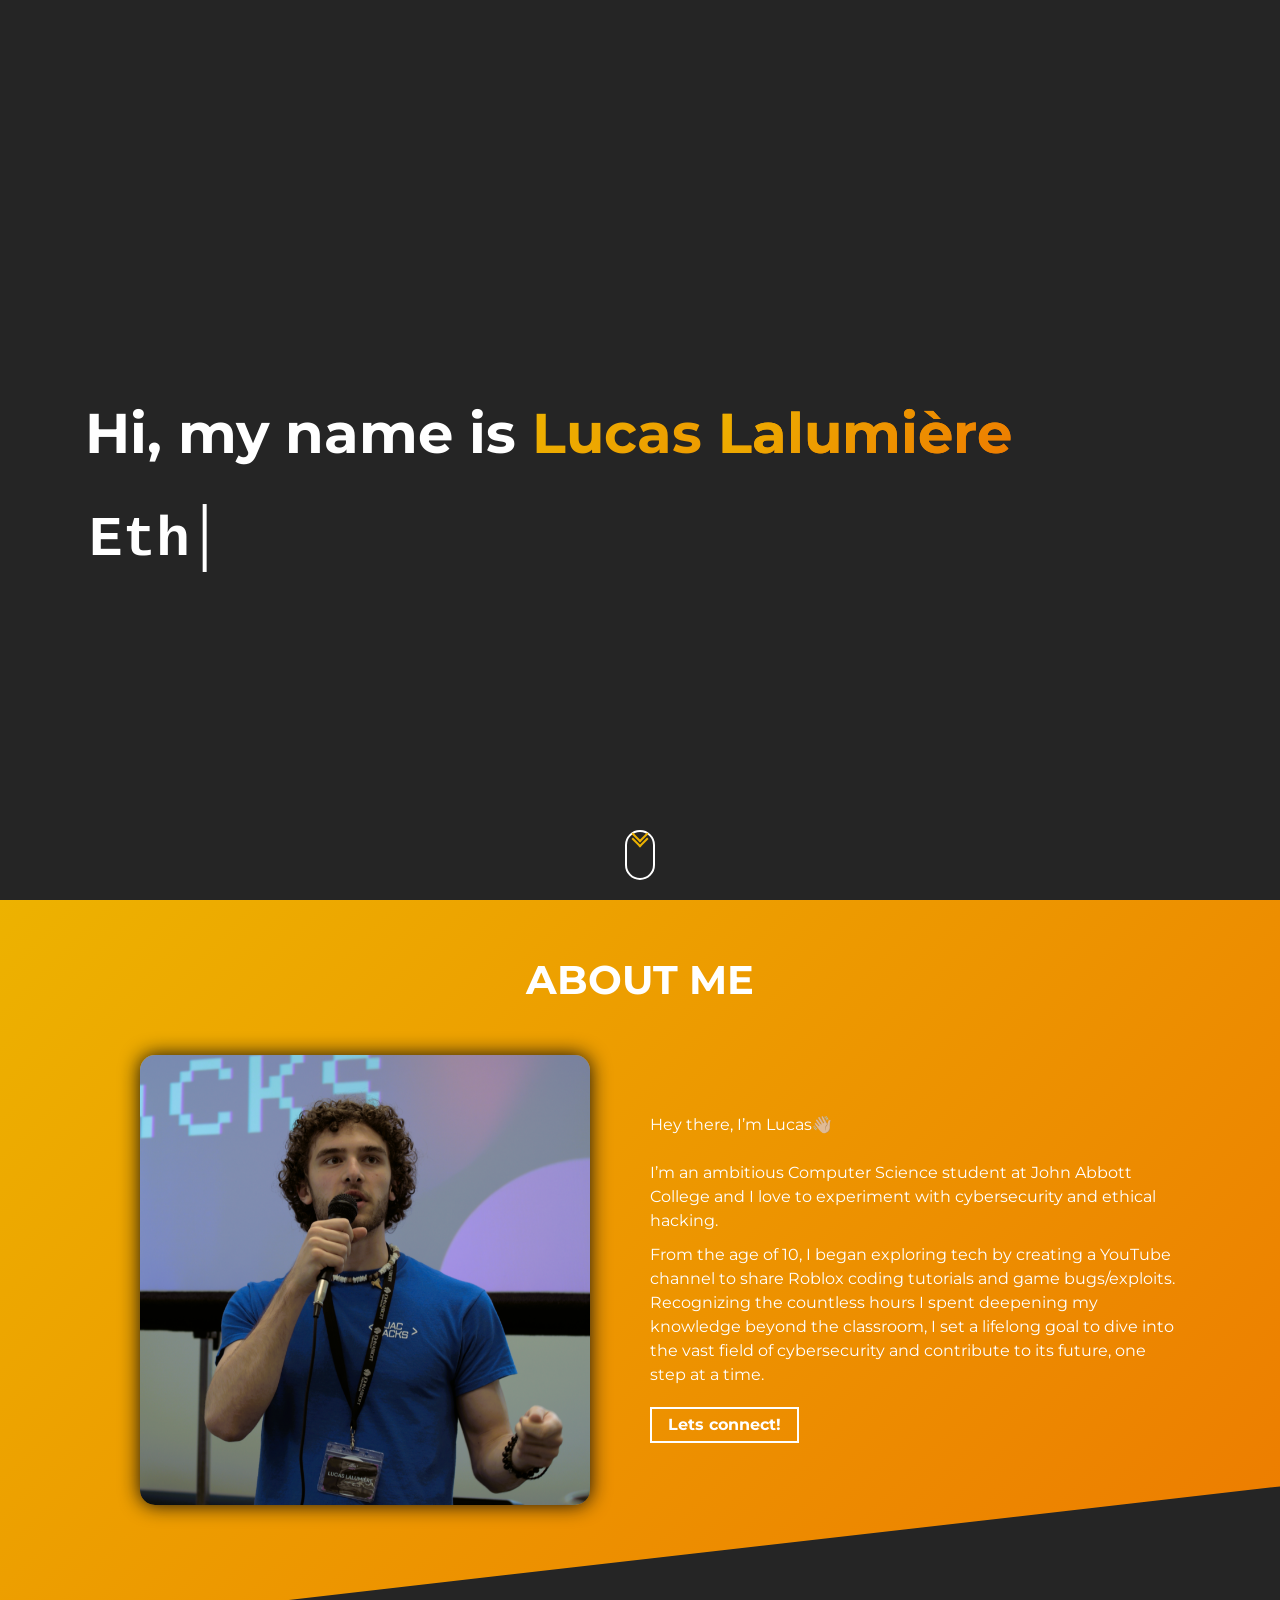
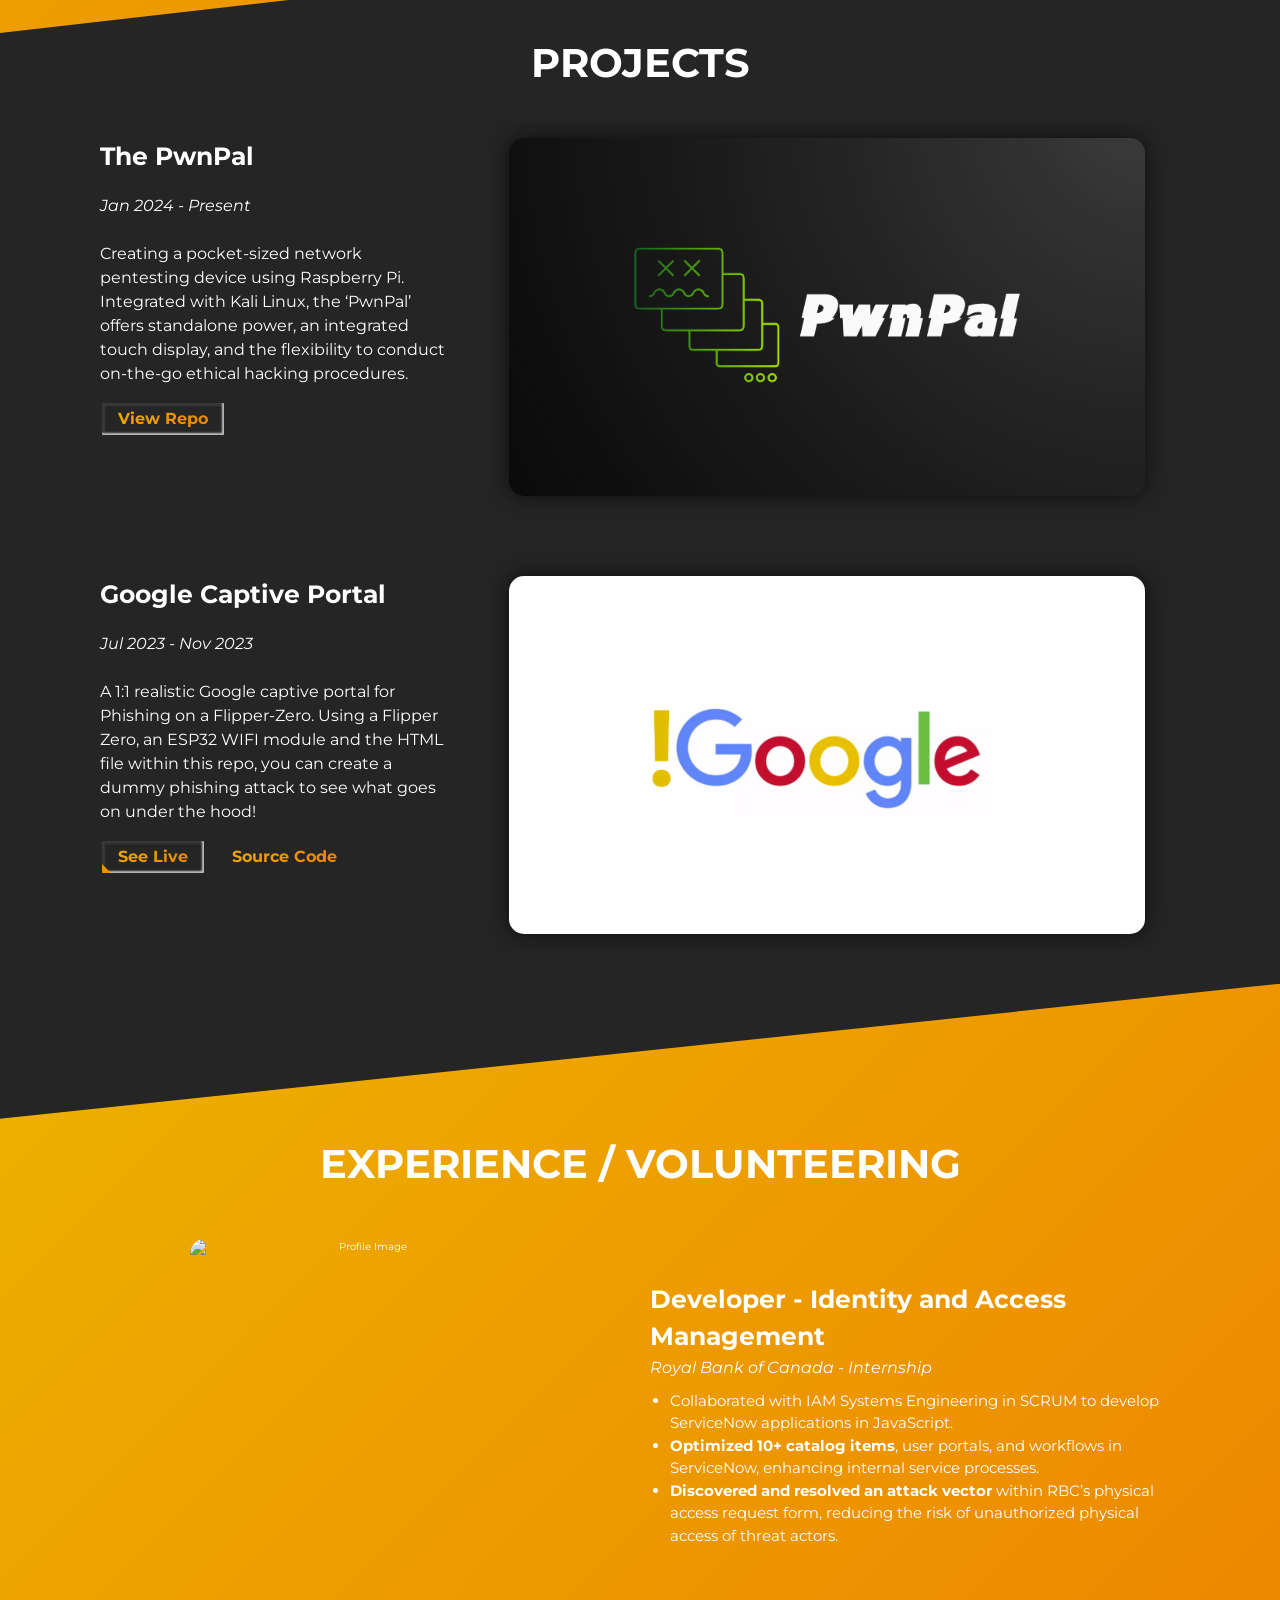
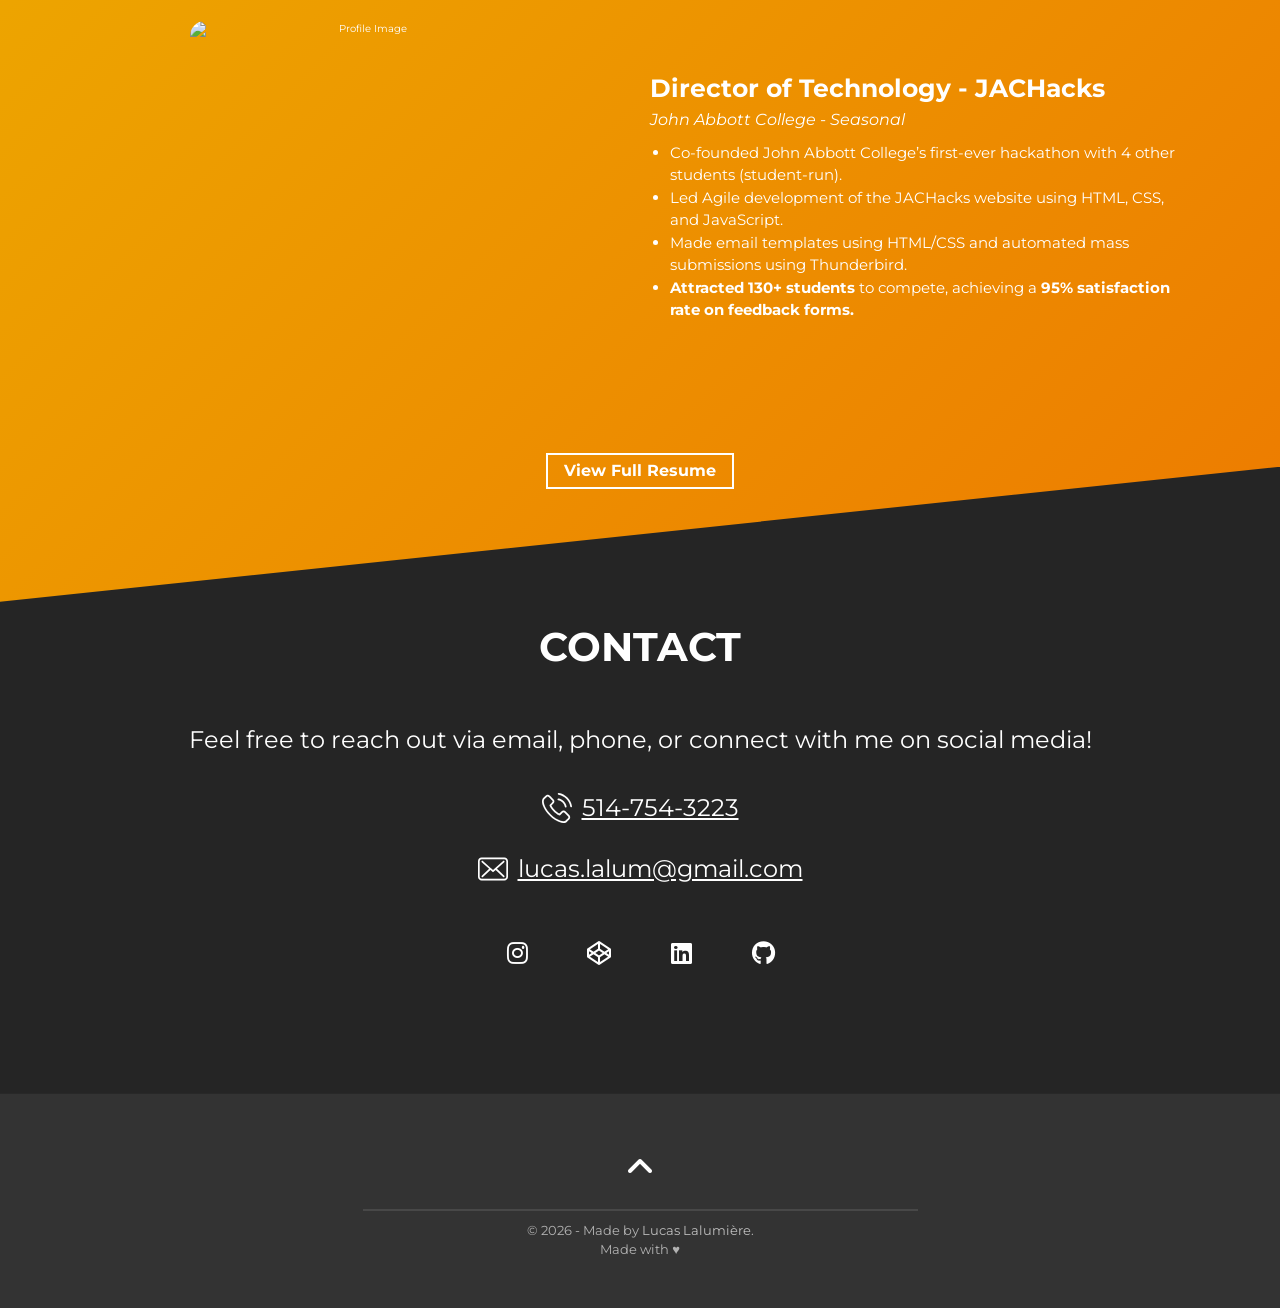
==== commit d8a1b445: "modified meta settings" ====
--- a/index.html
+++ b/index.html
@@ -22,10 +22,10 @@
     <title>Lucas Lalumière | Ethical Hacker</title>
 
     <!-- Add some coding keywords below, Ex: (javascript, yourusername, etc) -->
-    <meta name="keywords" content="[username], [name], skill" />
+    <meta name="keywords" content="Shlucus, Lucas Lalumière, cybersecurity & software development" />
 
     <!-- Improve your SEO by adding a small descrption of you -->
-    <meta name="description" content="[Your name here] | Developer" />
+    <meta name="description" content="Lucas Lalumière | Ethical Hacker" />
 
     <!-- Add a your png Logo to the assets folder and change the href attr accordingly  -->
     <link rel="icon" type="image/png" href="./assets/lightbulb_logo.png" />
@@ -36,33 +36,33 @@
     <!-- Open Graph / Facebook -->
     <meta property="og:type" content="website" />
     <!-- Fill content with the URL of this portfolio you'll host -->
-    <meta property="og:url" content="https://devfolio.js.org/" />
+    <meta property="og:url" content="https://shlucus.github.io/" />
     <!-- Fill content with the title of your portfolio(Recommended to use what you put in <title> tag) -->
-    <meta property="og:title" content="[Your name here] | Developer" />
+    <meta property="og:title" content="Lucas Lalumière | Ethical Hacker" />
     <!-- Give a short description that'll show up when you/someone shares your portfolio on different platform -->
-    <meta property="og:description" content="Made using DevFolio Template" />
+    <meta property="og:description" content="Lucas' awesome portfolio!" />
     <!-- Add a thumbnail image in assets folder and fill the content attr with URL to that thumbnail 
       so that a thumbnail image of your portfolio is shown while shared on other platform -->
     <meta
       property="og:image"
-      content="https://devfolio.js.org/assets/devfolio.png"
+      content="./assets/profile.png
     />
 
     <!-- Twitter -->
     <meta property="twitter:card" content="summary_large_image" />
     <!-- Again fill content attr with the URL of this portfolio you'll host -->
-    <meta property="twitter:url" content="https://devfolio.js.org" />
+    <meta property="twitter:url" content="https://shlucus.github.io/" />
     <!-- Recommended to use the same text used within <title> element -->
-    <meta property="twitter:title" content="[Your name here] | Developer" />
+    <meta property="twitter:title" content="Lucas Lalumière | Ethical Hacker" />
     <!-- short description that shows up while your portfolio is shared -->
     <meta
       property="twitter:description"
-      content="Made using DevFolio Template"
+      content="Lucas' awesome portfolio!"
     />
     <!-- Fill content with the URL to the thumbnail image that you'll put in the assets folder -->
     <meta
       property="twitter:image"
-      content="https://anilseervi.vercel.app/assets/devfolio.png"
+      content="./assets/profile.png"
     />
 
     <!-- link tags -->
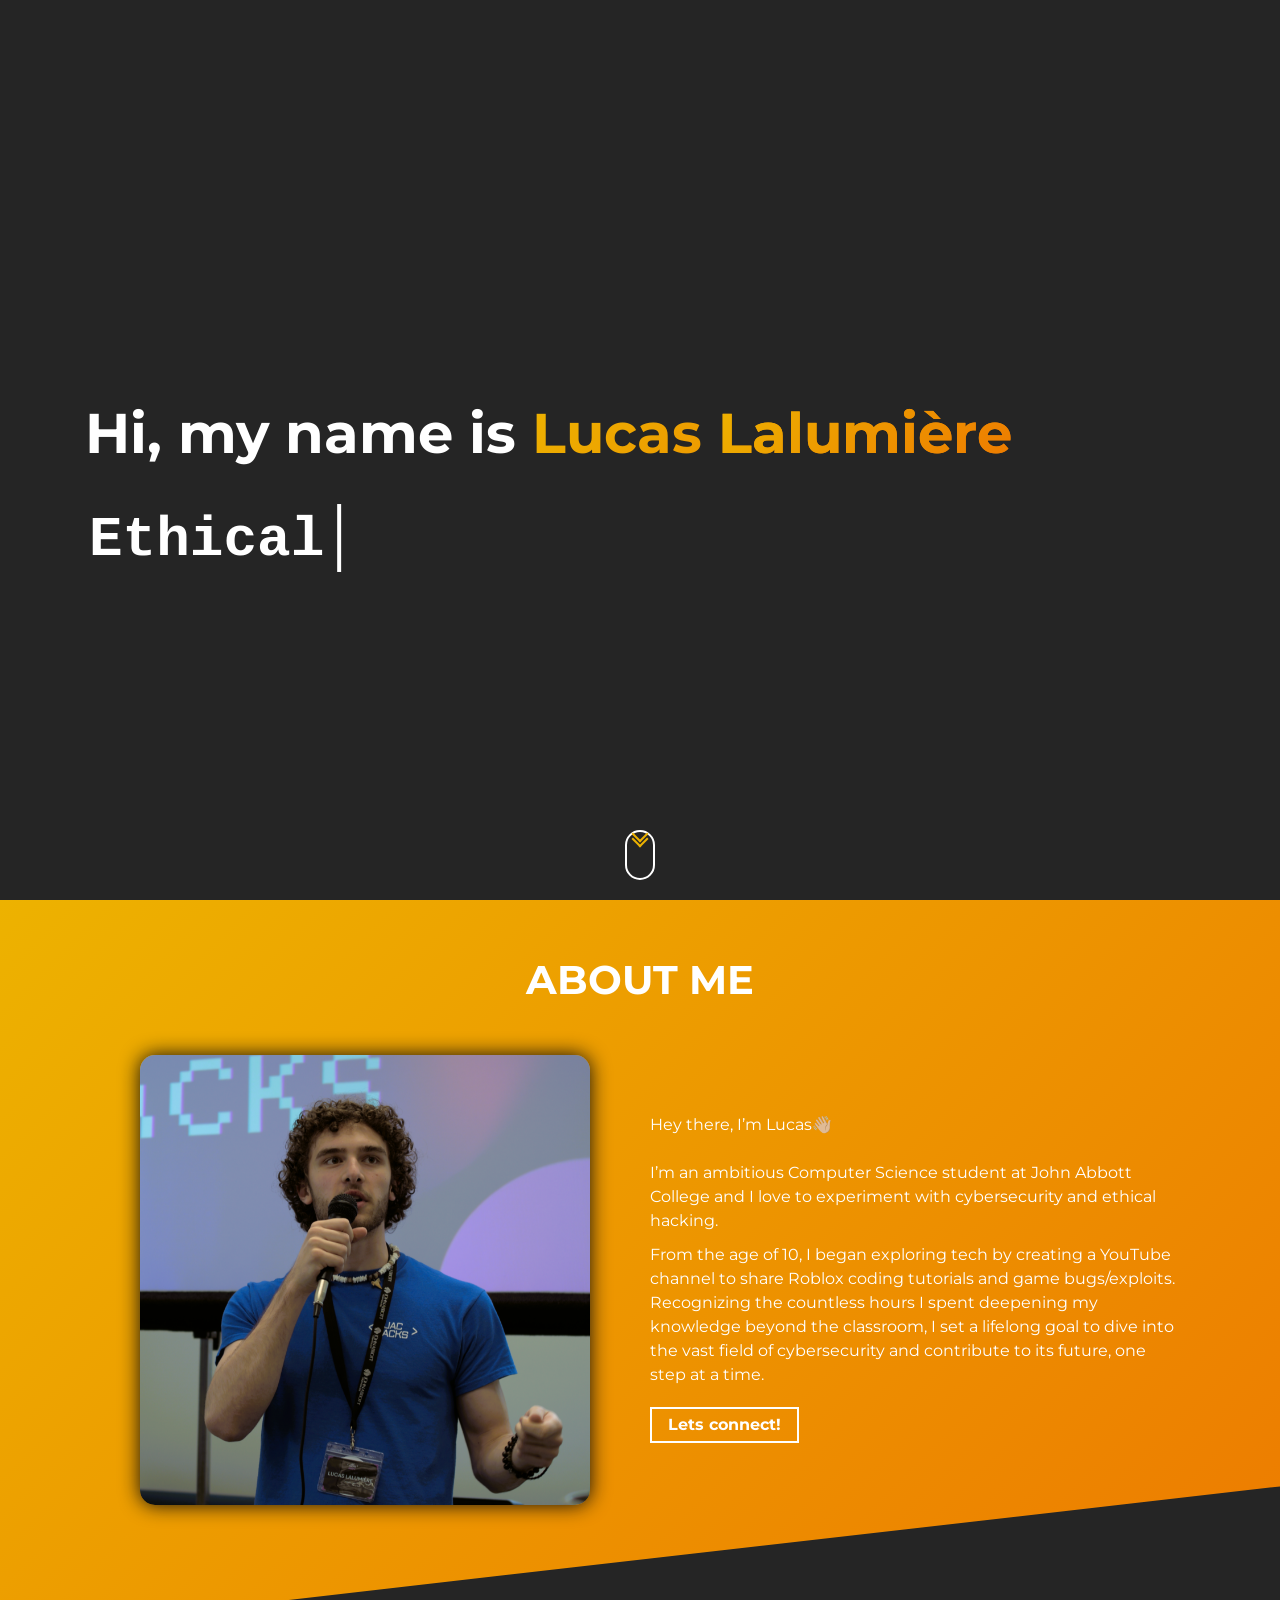
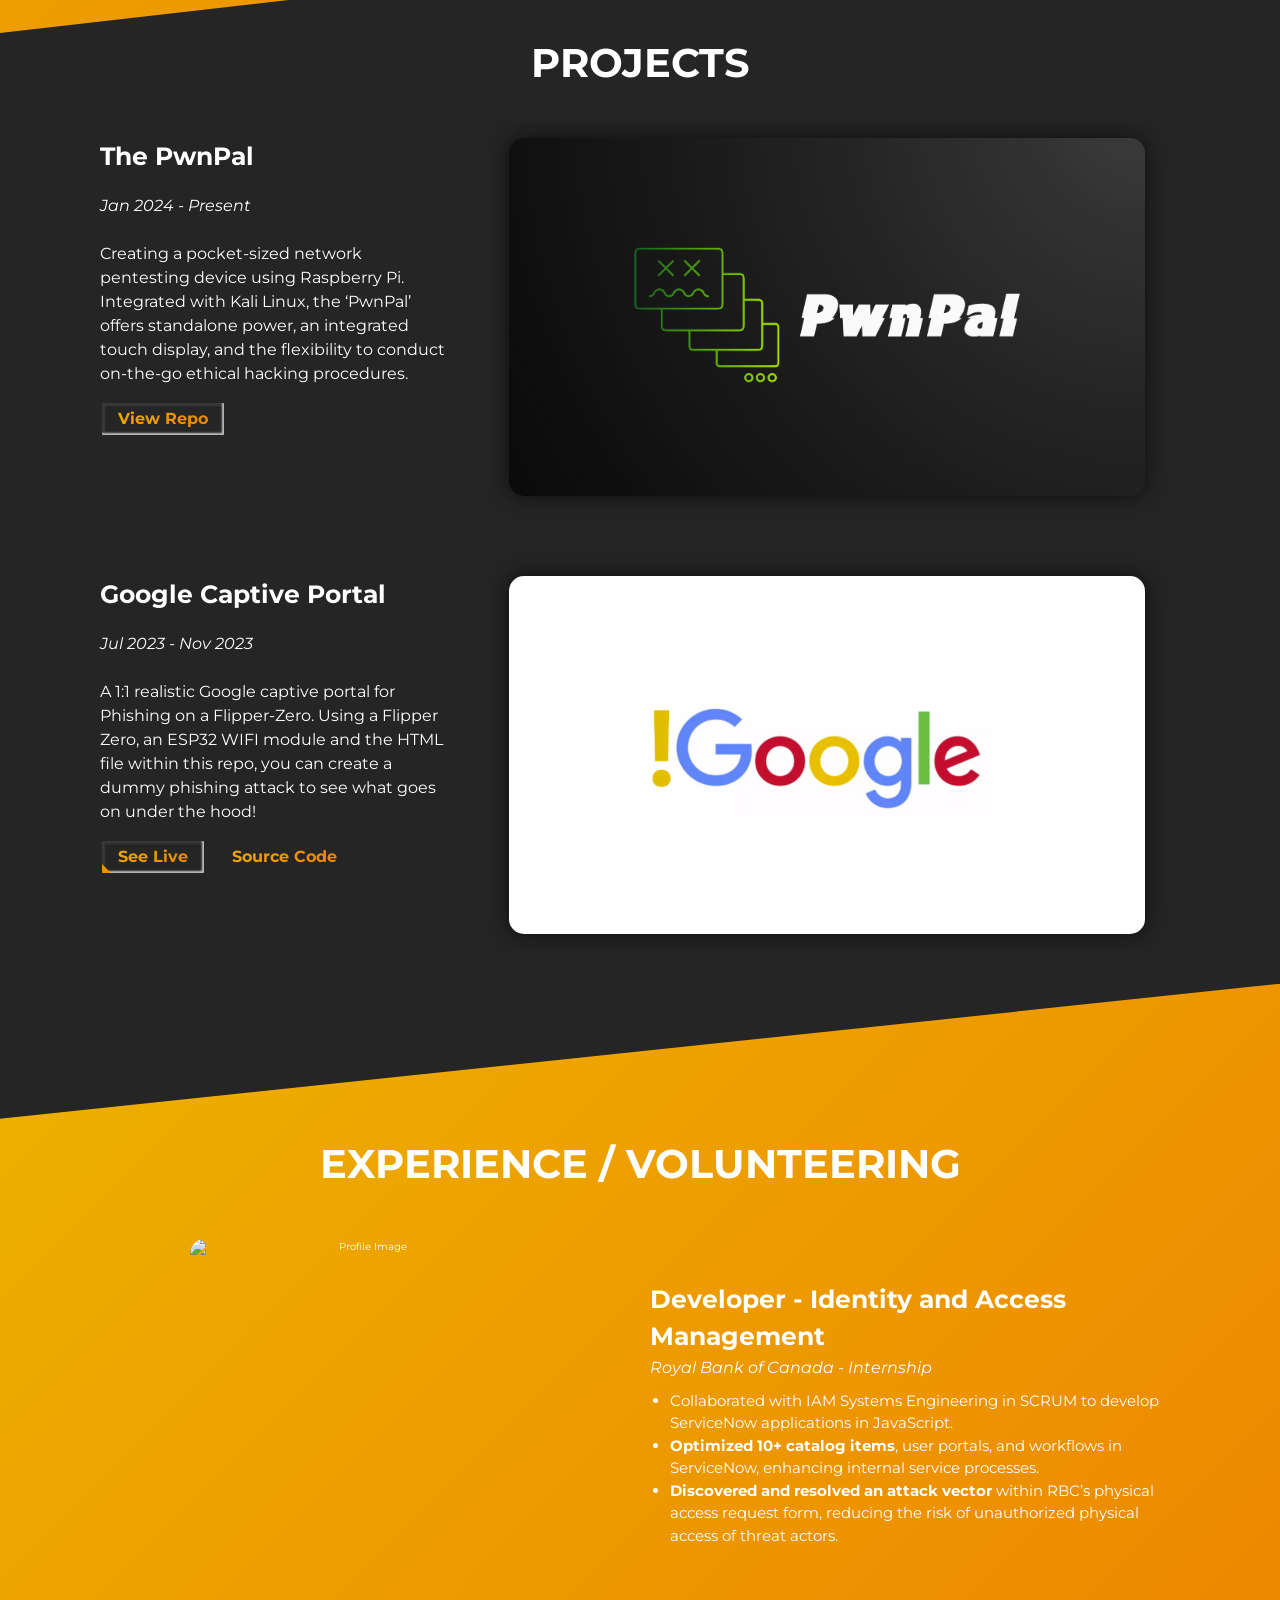
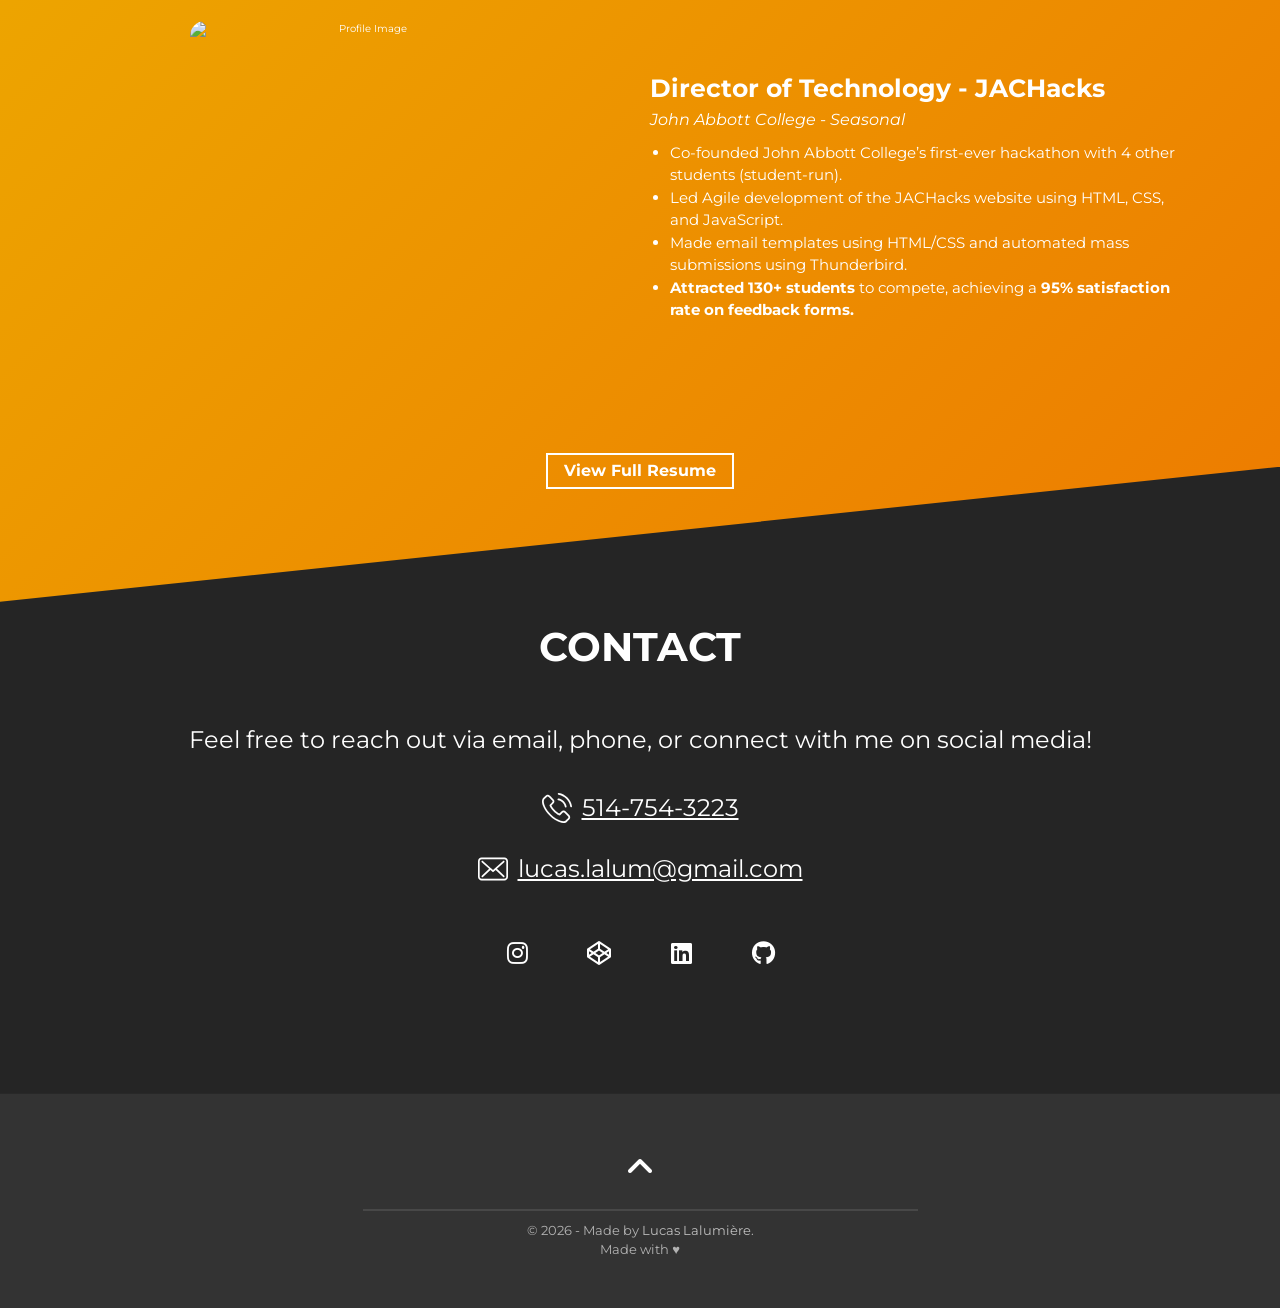
==== commit 630e2d8d: "made email redirectable to email" ====
--- a/index.html
+++ b/index.html
@@ -365,7 +365,7 @@
             </div>
             <div class="contact-wrapper__info">
               <svg fill="#ffffff" height="30px" width="30px" version="1.1" id="Capa_1" xmlns="http://www.w3.org/2000/svg" xmlns:xlink="http://www.w3.org/1999/xlink" viewBox="0 0 483.3 483.3" xml:space="preserve" stroke="#ffffff"><g id="SVGRepo_bgCarrier" stroke-width="0"></g><g id="SVGRepo_tracerCarrier" stroke-linecap="round" stroke-linejoin="round"></g><g id="SVGRepo_iconCarrier"> <g> <g> <path d="M424.3,57.75H59.1c-32.6,0-59.1,26.5-59.1,59.1v249.6c0,32.6,26.5,59.1,59.1,59.1h365.1c32.6,0,59.1-26.5,59.1-59.1 v-249.5C483.4,84.35,456.9,57.75,424.3,57.75z M456.4,366.45c0,17.7-14.4,32.1-32.1,32.1H59.1c-17.7,0-32.1-14.4-32.1-32.1v-249.5 c0-17.7,14.4-32.1,32.1-32.1h365.1c17.7,0,32.1,14.4,32.1,32.1v249.5H456.4z"></path> <path d="M304.8,238.55l118.2-106c5.5-5,6-13.5,1-19.1c-5-5.5-13.5-6-19.1-1l-163,146.3l-31.8-28.4c-0.1-0.1-0.2-0.2-0.2-0.3 c-0.7-0.7-1.4-1.3-2.2-1.9L78.3,112.35c-5.6-5-14.1-4.5-19.1,1.1c-5,5.6-4.5,14.1,1.1,19.1l119.6,106.9L60.8,350.95 c-5.4,5.1-5.7,13.6-0.6,19.1c2.7,2.8,6.3,4.3,9.9,4.3c3.3,0,6.6-1.2,9.2-3.6l120.9-113.1l32.8,29.3c2.6,2.3,5.8,3.4,9,3.4 c3.2,0,6.5-1.2,9-3.5l33.7-30.2l120.2,114.2c2.6,2.5,6,3.7,9.3,3.7c3.6,0,7.1-1.4,9.8-4.2c5.1-5.4,4.9-14-0.5-19.1L304.8,238.55z"></path> </g> </g> </g></svg>
-              <p class="contact-wrapper__text number"><a ref="mailto:lucas.lalum@gmail.com" aria-label="Send an email to lucas.lalum@gmail.com">lucas.lalum@gmail.com</a></p>
+              <p class="contact-wrapper__text number"><a href="mailto:lucas.lalum@gmail.com" aria-label="Send an email to lucas.lalum@gmail.com">lucas.lalum@gmail.com</a></p>
             </div>
           </div>
             <!-- <a href="mailto:
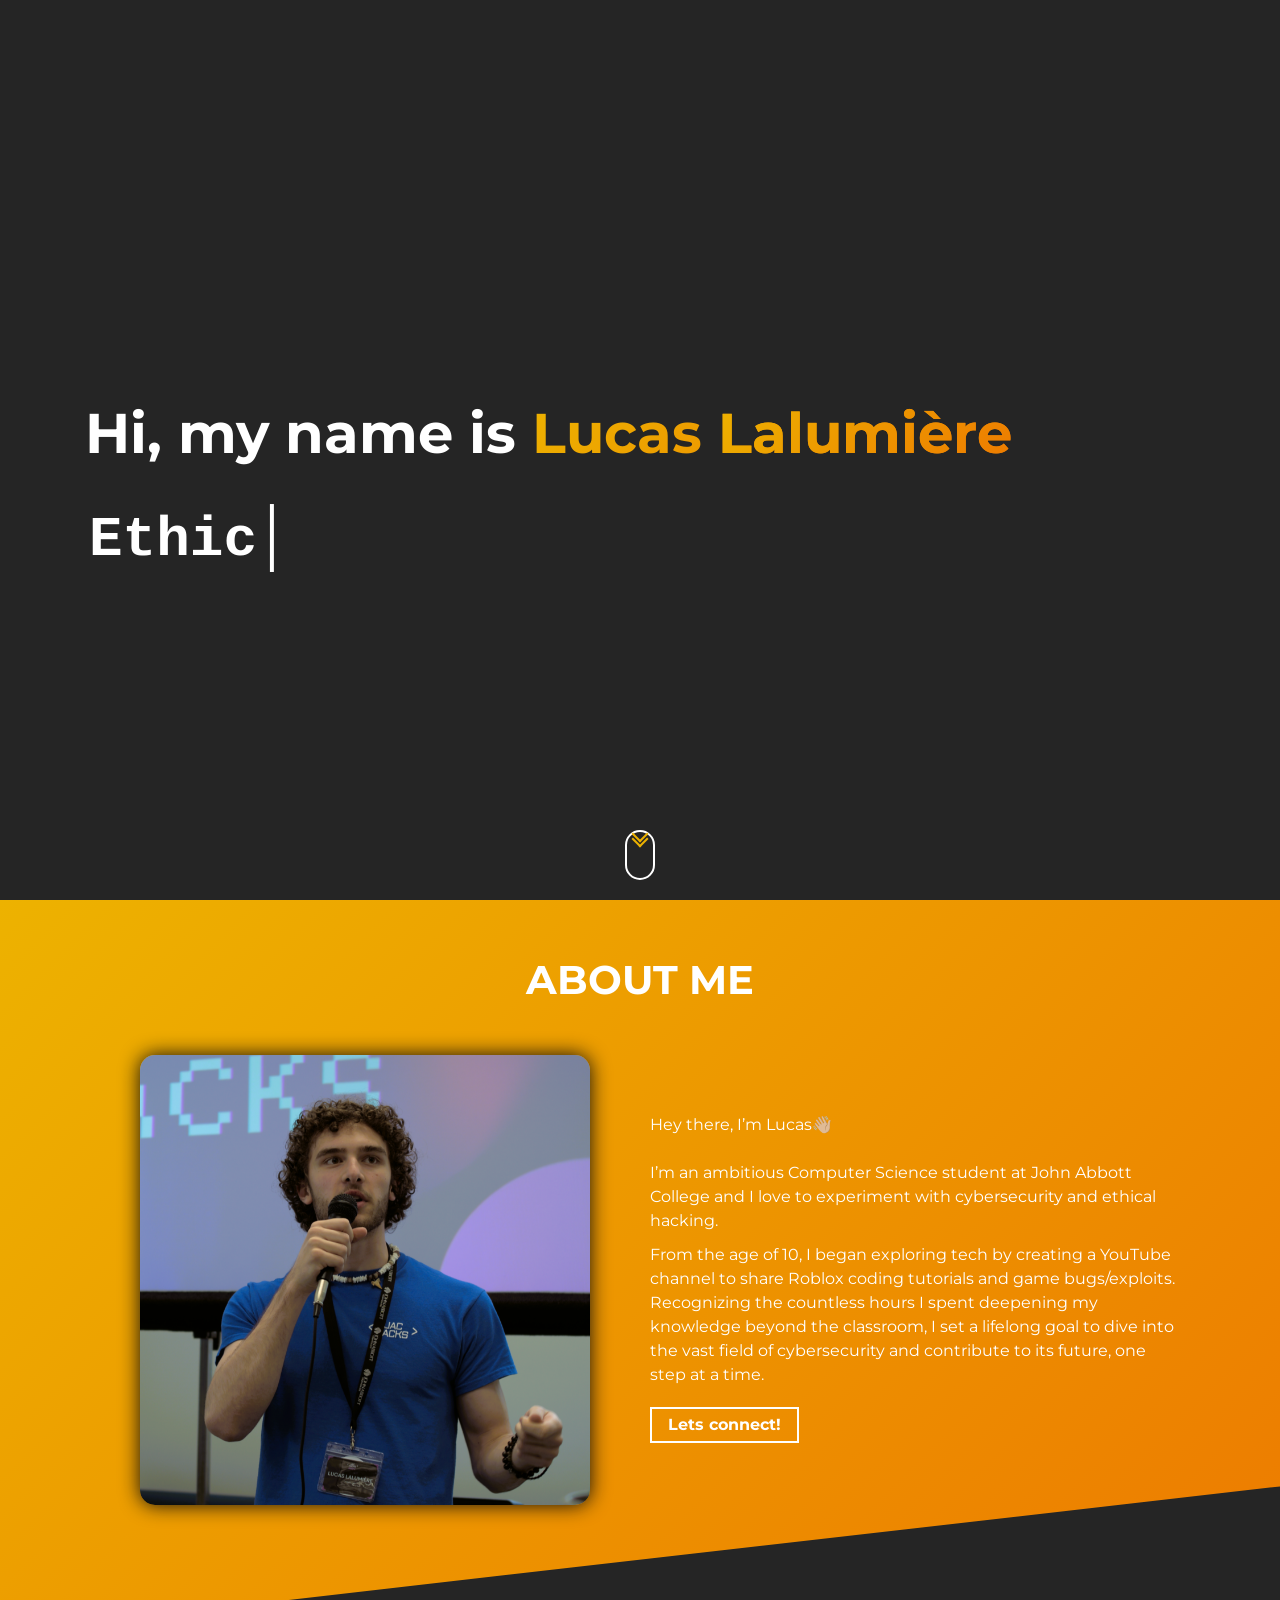
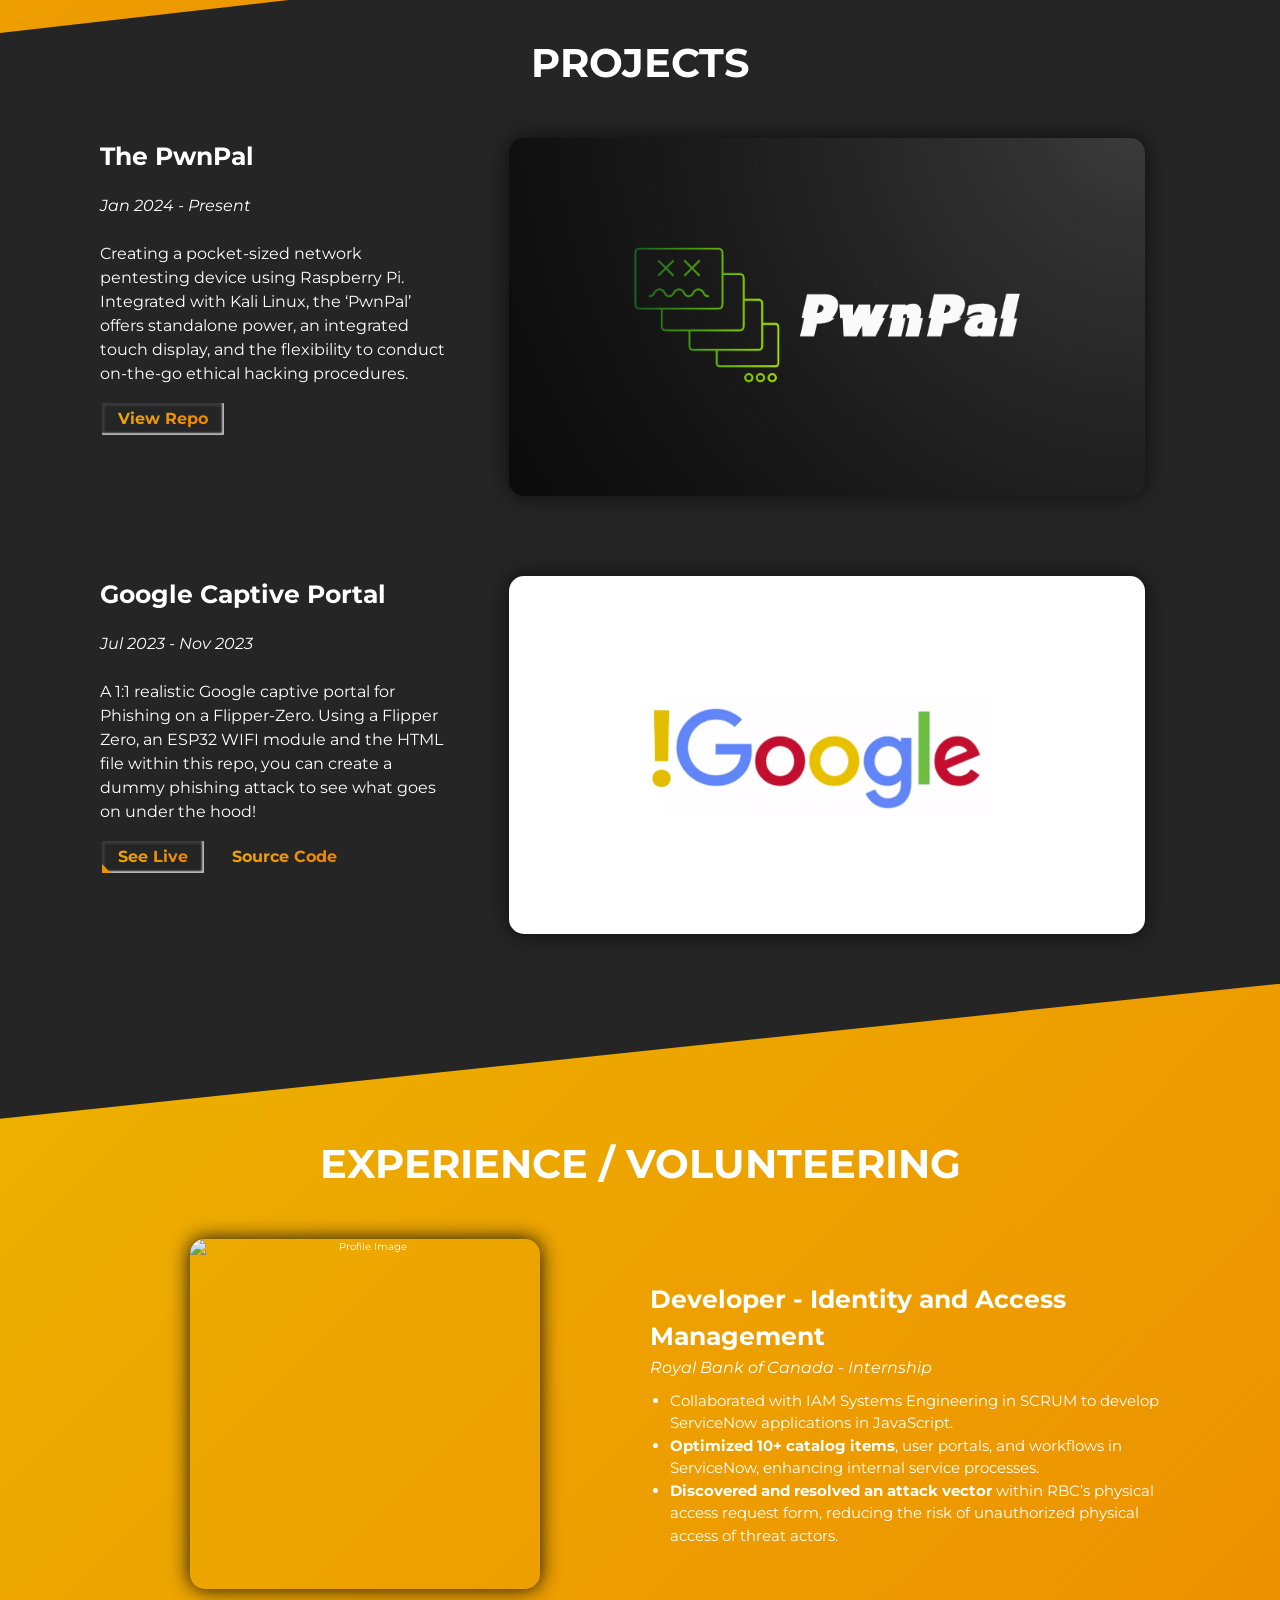
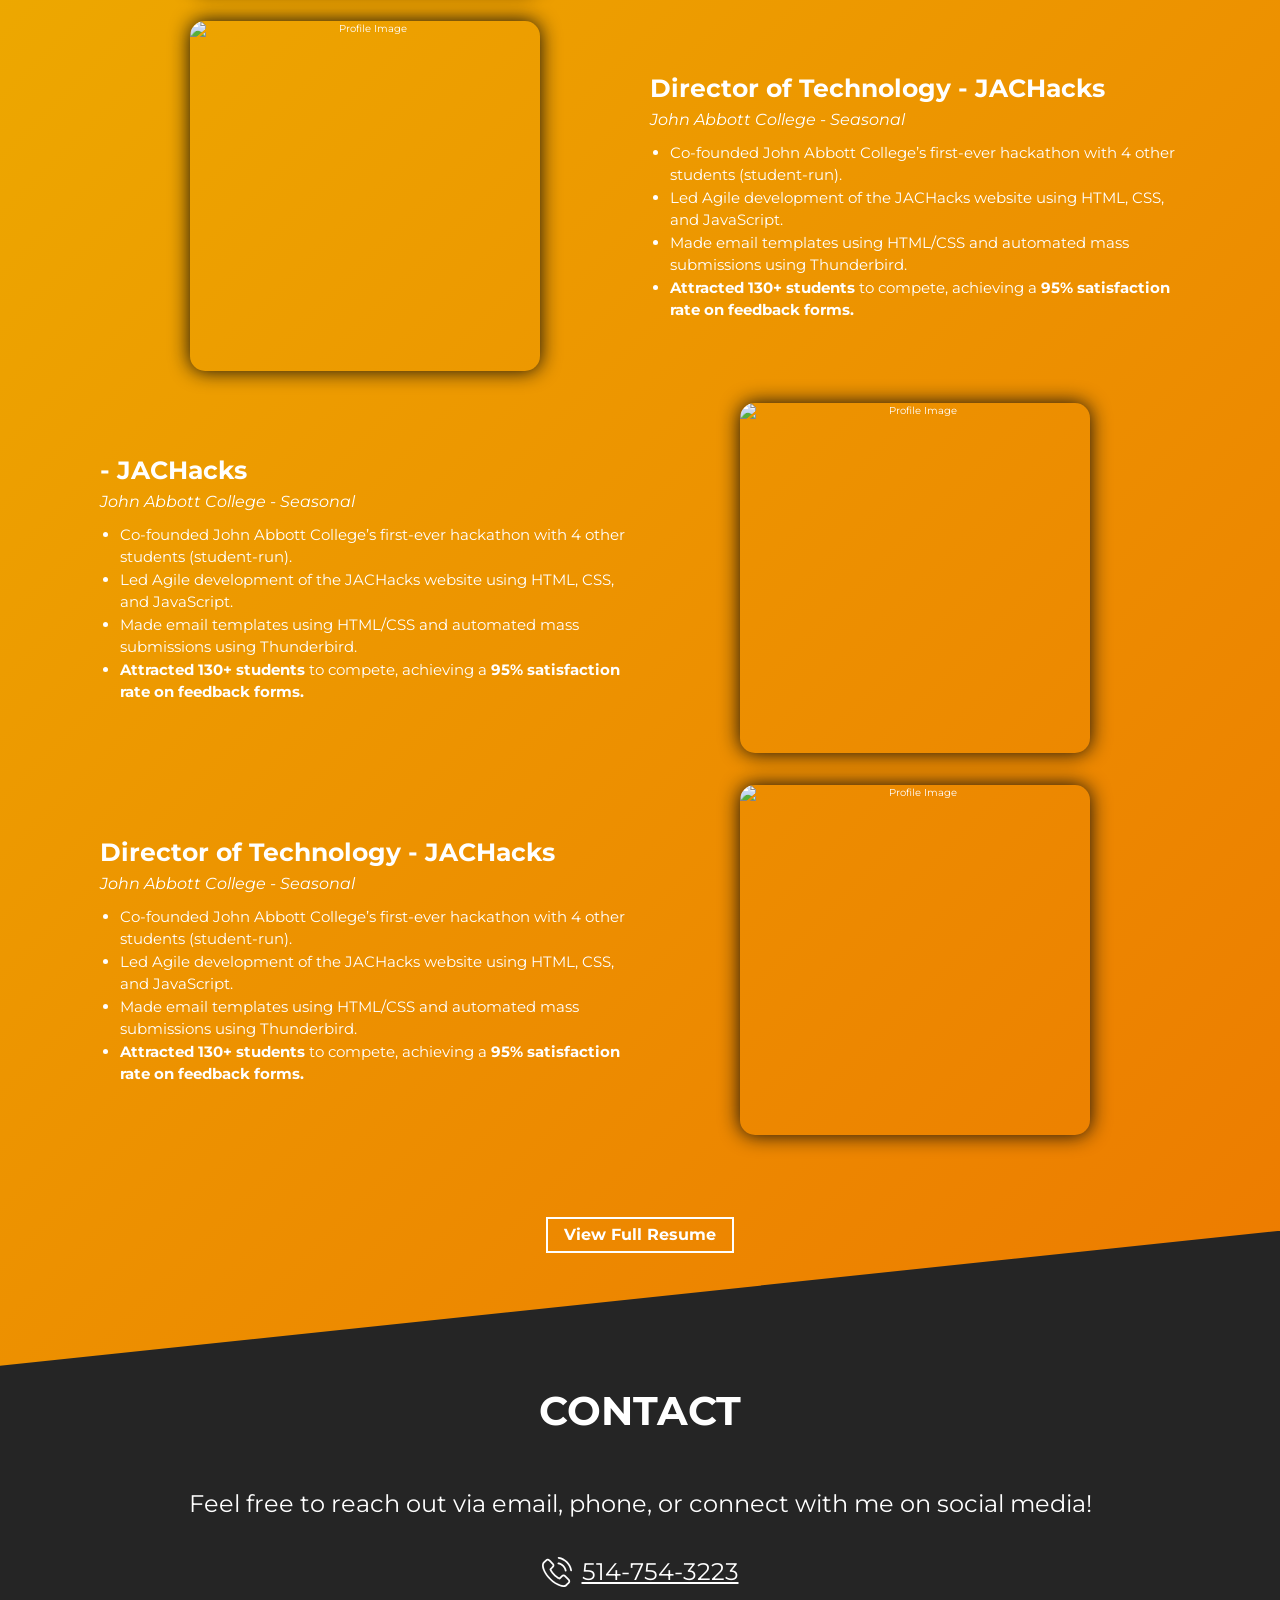
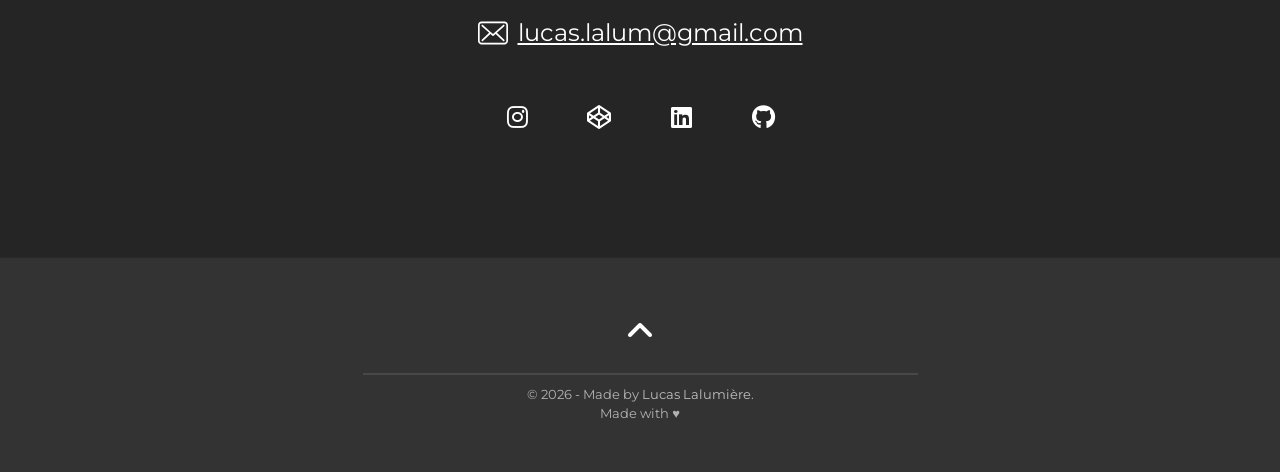
==== commit 1030f634: "Added volunteering placholders" ====
--- a/index.html
+++ b/index.html
@@ -344,6 +344,58 @@
             </p>
           </div>
         </div>
+        <div class="row experience-wrapper">
+          <div class="experience-wrapper__info">
+            <h3 class="experience-wrapper__text-title"> - JACHacks</h3>
+            <p class="experience-wrapper__info-text">
+                <i>John Abbott College - Seasonal</i>
+            </p>
+            <p class="experience-wrapper__info-text">
+              <ul class="experience-wrapper__bullet">
+                  <li>Co-founded John Abbott College’s first-ever hackathon with 4 other students (student-run).</li>
+                  <li>Led Agile development of the JACHacks website using HTML, CSS, and JavaScript.</li>
+                  <li>Made email templates using HTML/CSS and automated mass submissions using Thunderbird.</li>
+                  <li><b>Attracted 130+ students</b> to compete, achieving a <b>95% satisfaction rate on feedback forms.</b></li>
+                </ul>  
+            </p>
+          </div>
+          <div class="experience-wrapper__image">
+            <img
+              class="img-fluid"
+              src="./assets/JACHacks.png"
+              alt="Profile Image"
+              width="350"
+              height="350"
+            />
+          </div>
+        </div>
+
+        <div class="row experience-wrapper">
+          <div class="experience-wrapper__info">
+            <h3 class="experience-wrapper__text-title">Director of Technology - JACHacks</h3>
+            <p class="experience-wrapper__info-text">
+                <i>John Abbott College - Seasonal</i>
+            </p>
+            <p class="experience-wrapper__info-text">
+              <ul class="experience-wrapper__bullet">
+                  <li>Co-founded John Abbott College’s first-ever hackathon with 4 other students (student-run).</li>
+                  <li>Led Agile development of the JACHacks website using HTML, CSS, and JavaScript.</li>
+                  <li>Made email templates using HTML/CSS and automated mass submissions using Thunderbird.</li>
+                  <li><b>Attracted 130+ students</b> to compete, achieving a <b>95% satisfaction rate on feedback forms.</b></li>
+                </ul>  
+            </p>
+          </div>
+          <div class="experience-wrapper__image">
+            <img
+              class="img-fluid"
+              src="./assets/JACHacks.png"
+              alt="Profile Image"
+              width="350"
+              height="350"
+            />
+          </div>
+        </div>
+        
         <div class="experience-center-box">
           <span class="experience-wrapper__cta">
             <a href="./assets/Resume/LalumièreLucas.pdf" class="cta-btn cta-btn--resume">View Full Resume</a>
--- a/css/main.css
+++ b/css/main.css
@@ -795,6 +795,7 @@
   max-width: 350px;
   width: 100%;
   border-radius: 15px;
+  box-shadow: #0e0d0d 0px 0px 20px;
 }
 @media (max-width: 75em) {
   #experience .experience-wrapper__image {
--- a/css/main.css
+++ b/css/main.css
@@ -795,6 +795,7 @@
   max-width: 350px;
   width: 100%;
   border-radius: 15px;
+  box-shadow: #0e0d0d 0px 0px 20px;
 }
 @media (max-width: 75em) {
   #experience .experience-wrapper__image {
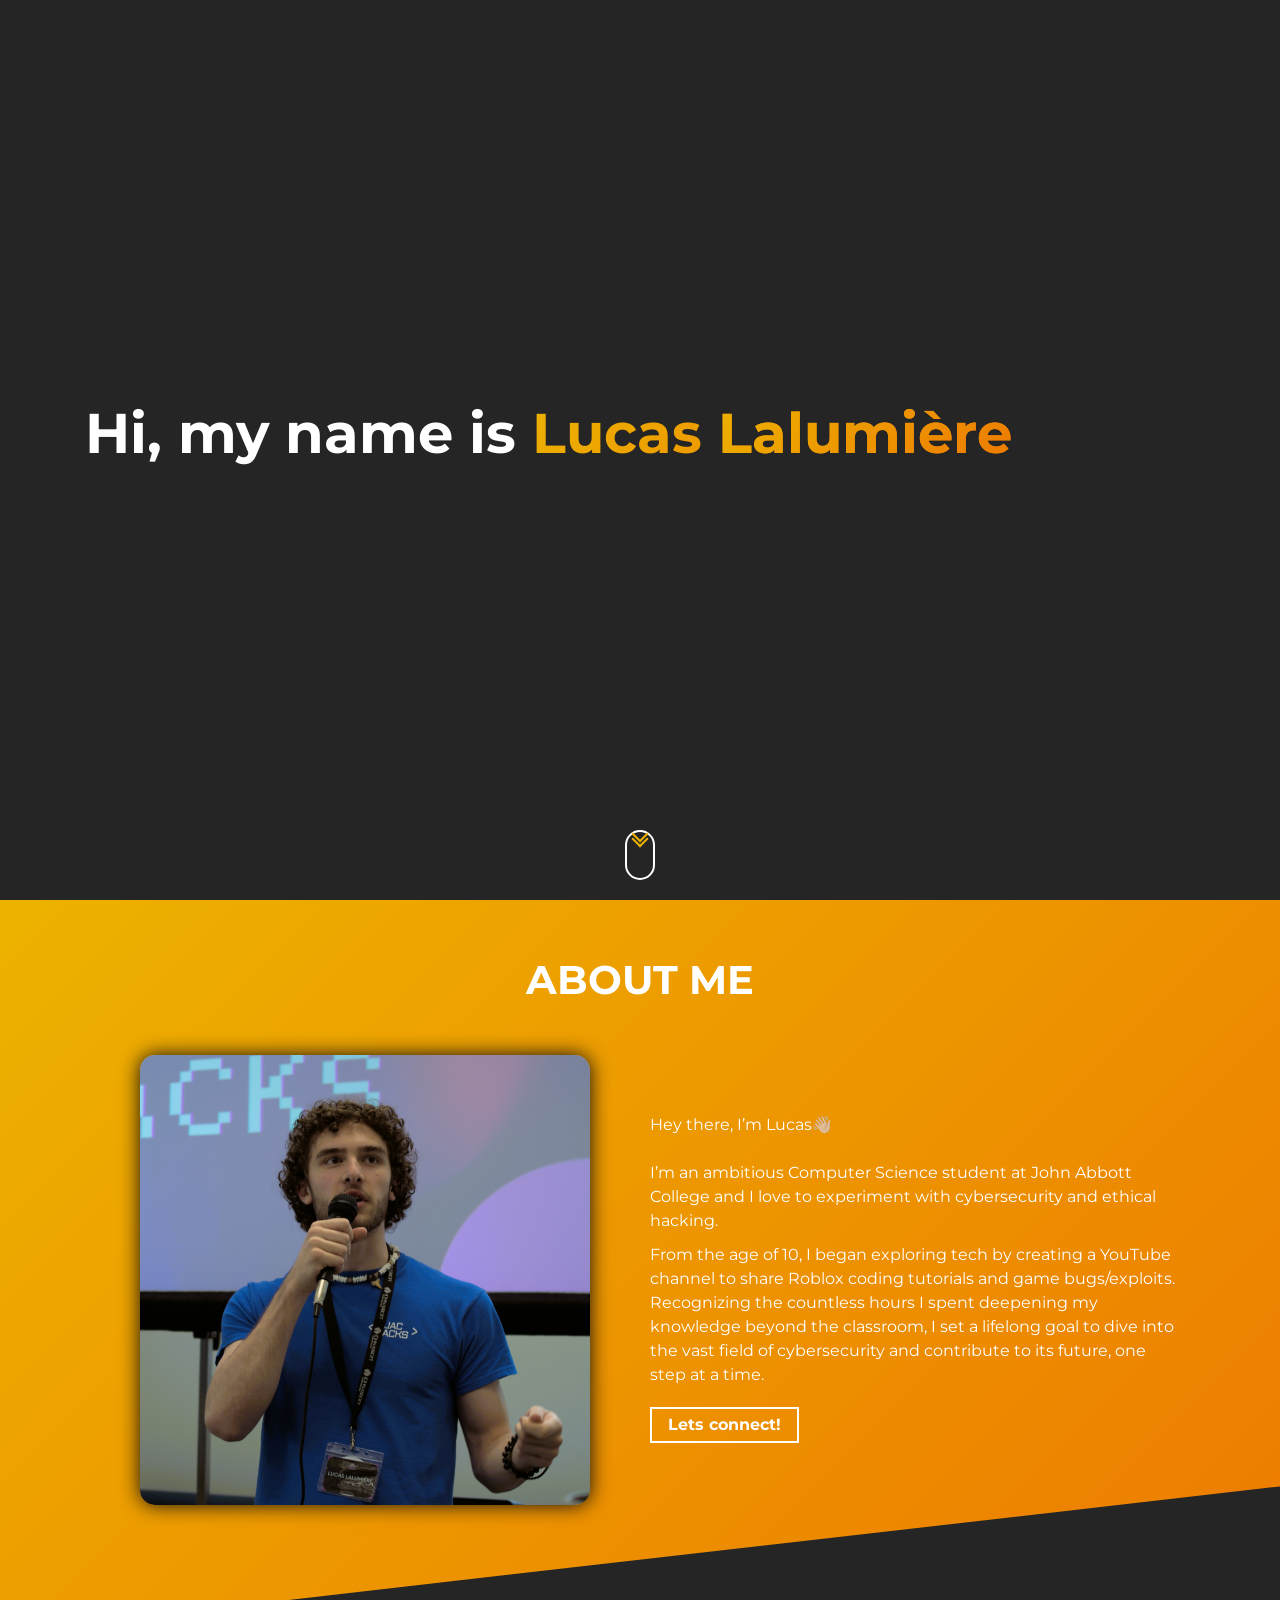
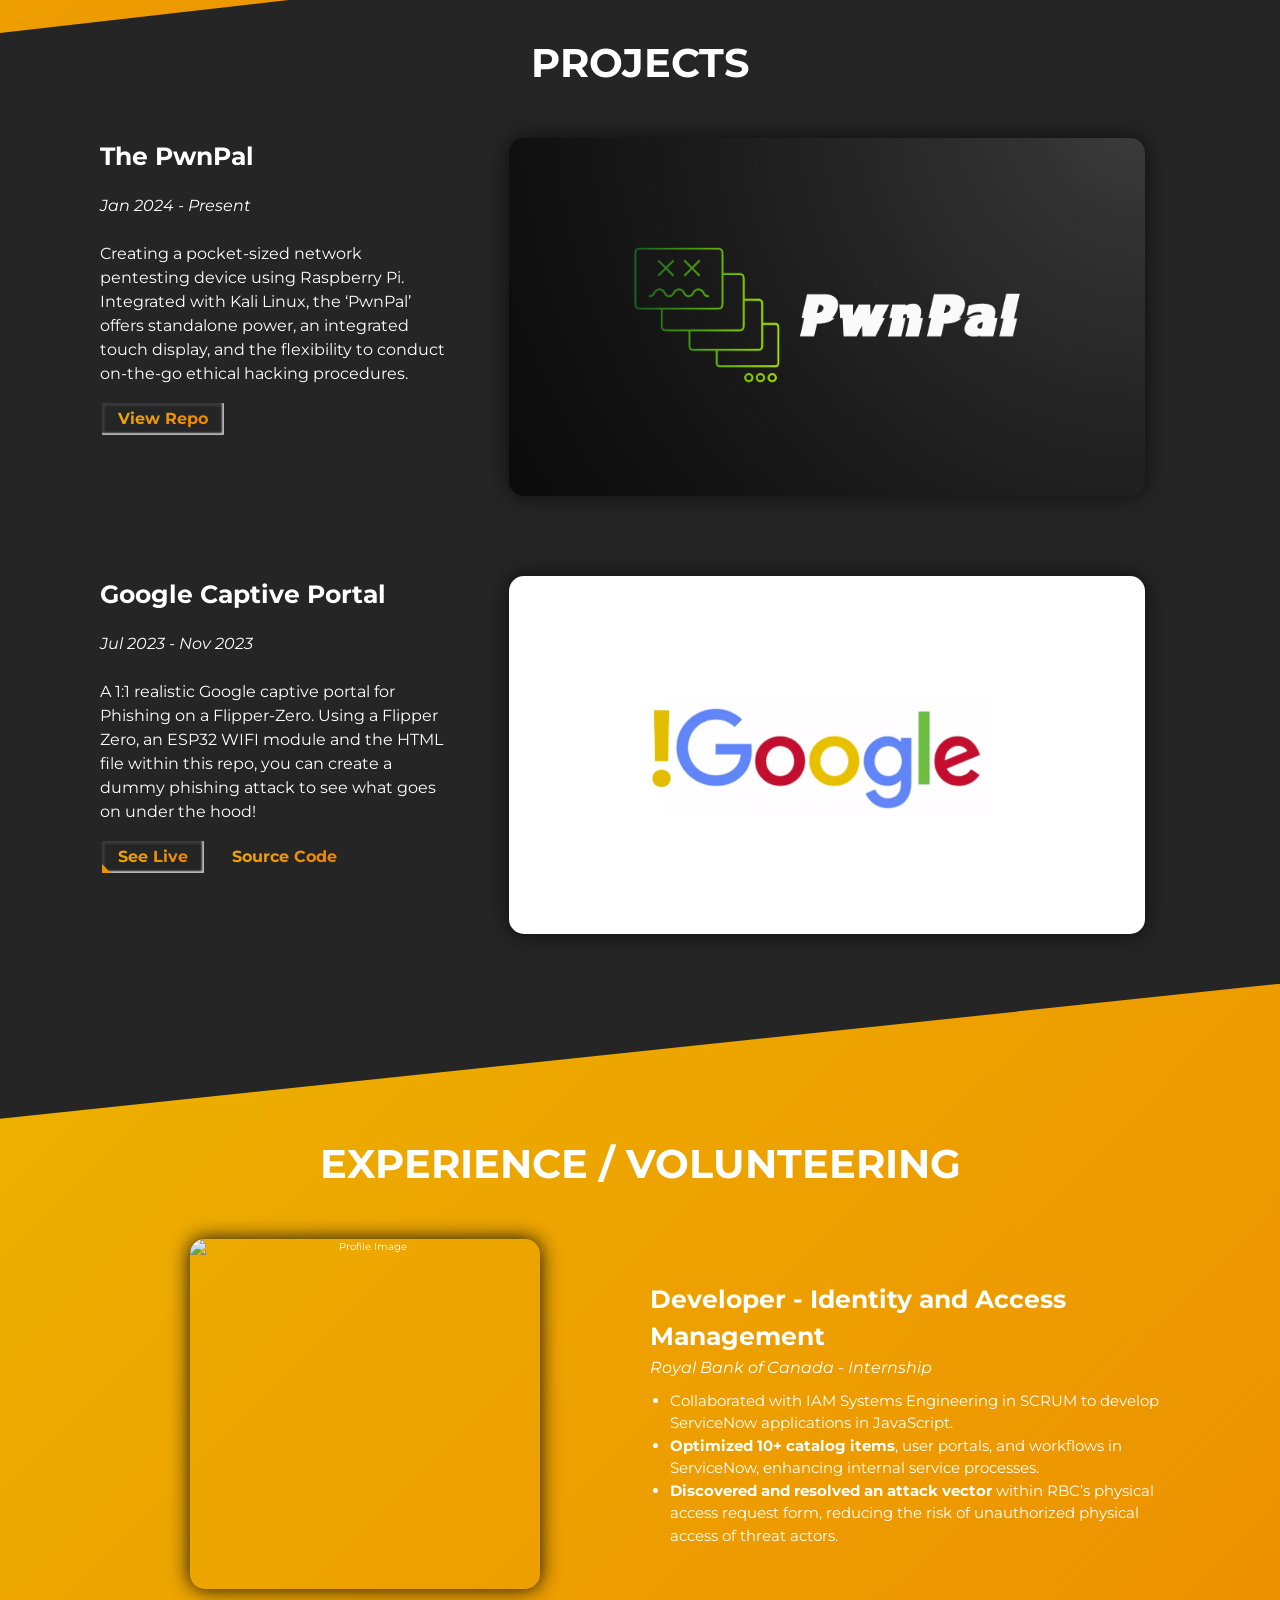
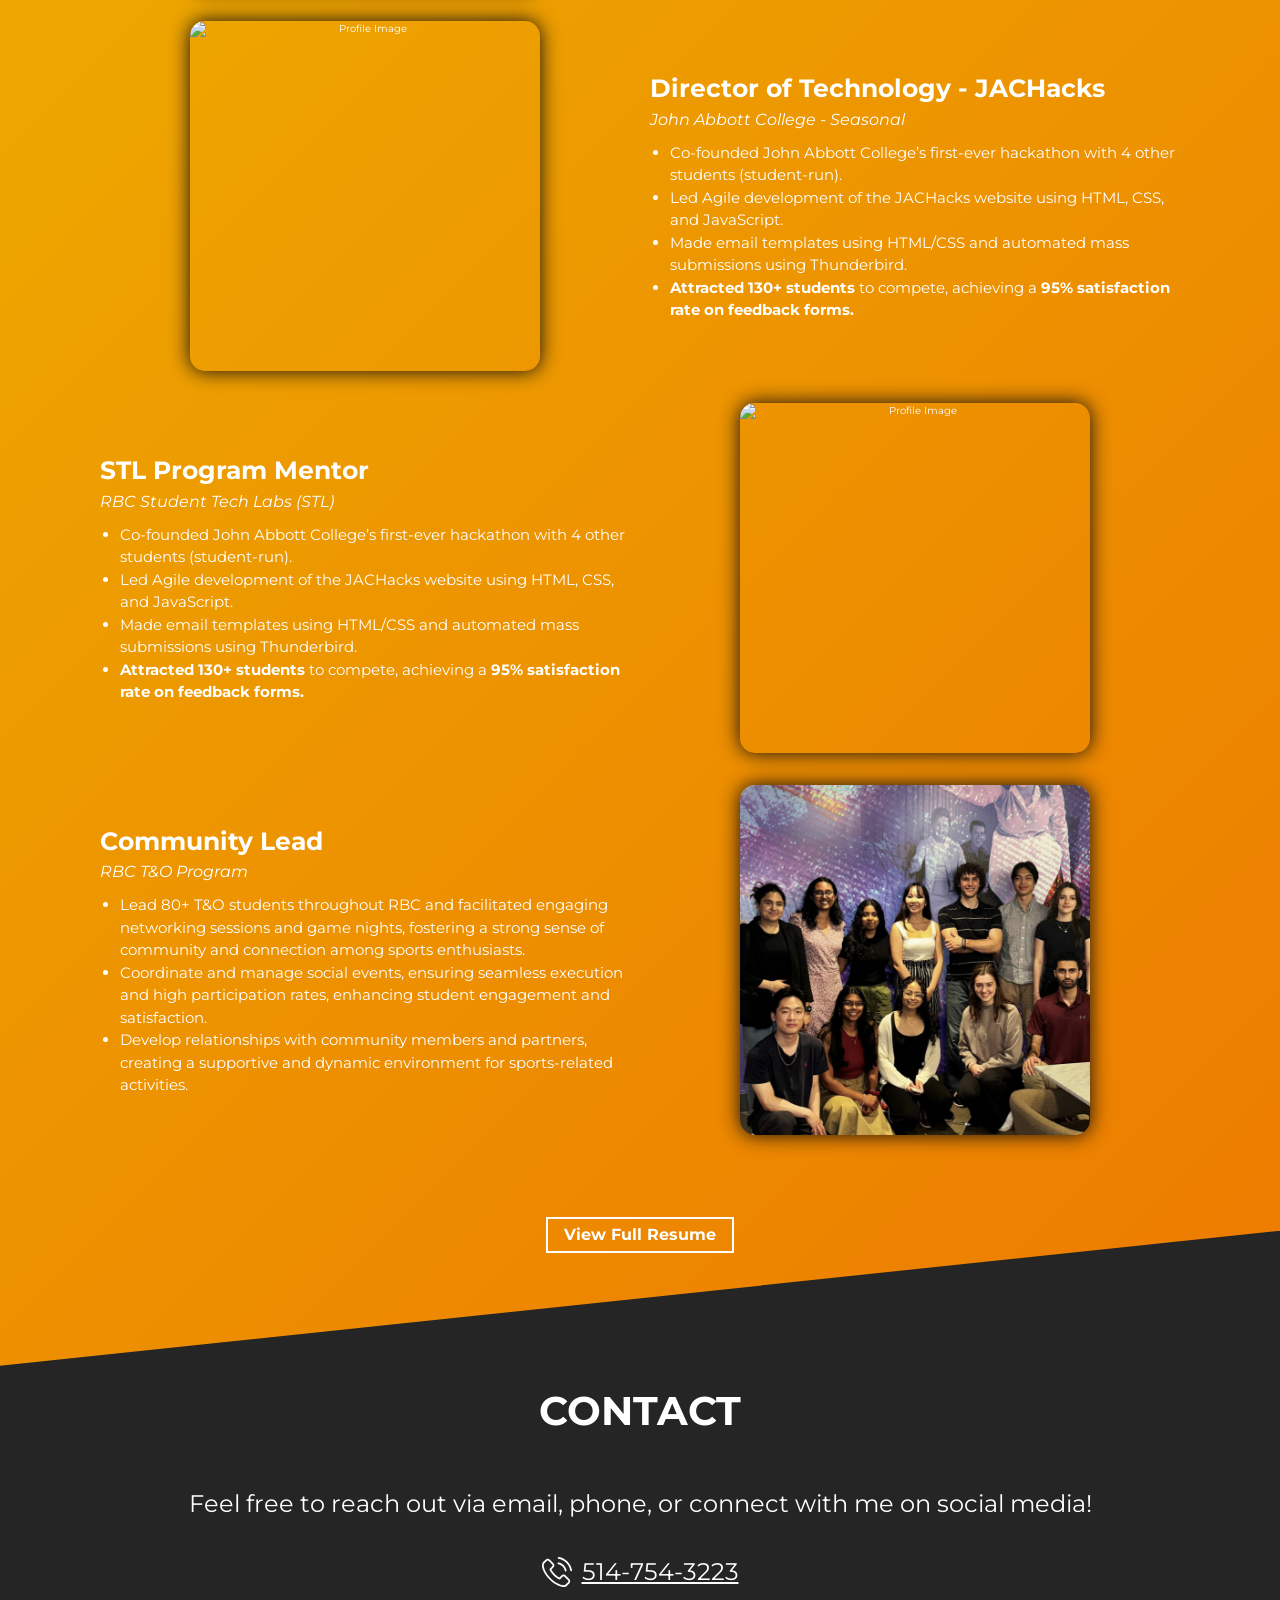
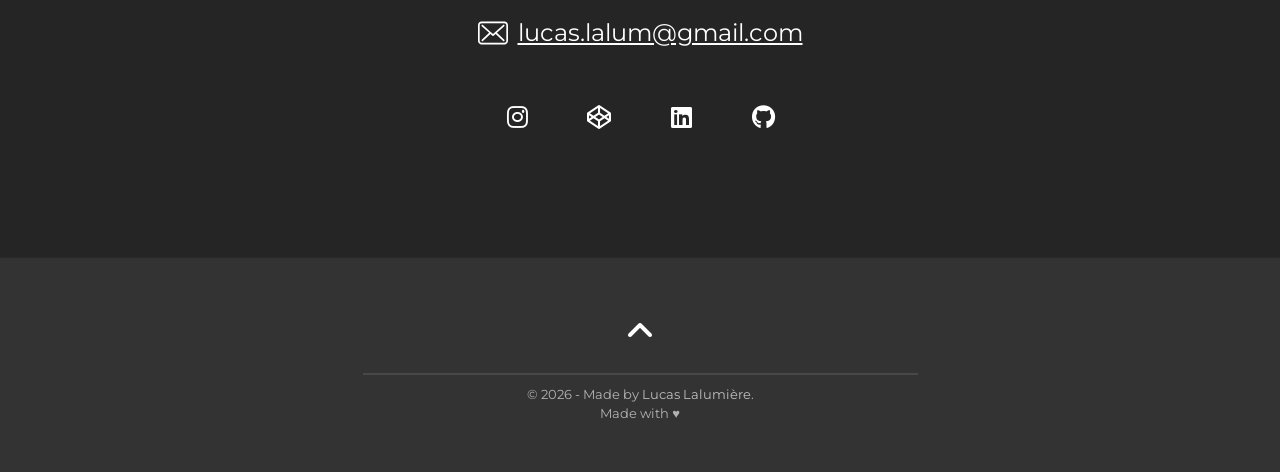
==== commit bfe2d3ff: "added Community lead volunteering" ====
--- a/index.html
+++ b/index.html
@@ -344,11 +344,12 @@
             </p>
           </div>
         </div>
+
         <div class="row experience-wrapper">
           <div class="experience-wrapper__info">
-            <h3 class="experience-wrapper__text-title"> - JACHacks</h3>
-            <p class="experience-wrapper__info-text">
-                <i>John Abbott College - Seasonal</i>
+            <h3 class="experience-wrapper__text-title">STL Program Mentor</h3>
+            <p class="experience-wrapper__info-text">
+                <i>RBC Student Tech Labs (STL)</i>
             </p>
             <p class="experience-wrapper__info-text">
               <ul class="experience-wrapper__bullet">
@@ -370,31 +371,33 @@
           </div>
         </div>
 
+
         <div class="row experience-wrapper">
           <div class="experience-wrapper__info">
-            <h3 class="experience-wrapper__text-title">Director of Technology - JACHacks</h3>
-            <p class="experience-wrapper__info-text">
-                <i>John Abbott College - Seasonal</i>
+            <h3 class="experience-wrapper__text-title">Community Lead</h3>
+            <p class="experience-wrapper__info-text">
+                <i>RBC T&O Program</i>
             </p>
             <p class="experience-wrapper__info-text">
               <ul class="experience-wrapper__bullet">
-                  <li>Co-founded John Abbott College’s first-ever hackathon with 4 other students (student-run).</li>
-                  <li>Led Agile development of the JACHacks website using HTML, CSS, and JavaScript.</li>
-                  <li>Made email templates using HTML/CSS and automated mass submissions using Thunderbird.</li>
-                  <li><b>Attracted 130+ students</b> to compete, achieving a <b>95% satisfaction rate on feedback forms.</b></li>
+                  <li>Lead 80+ T&O students throughout RBC and facilitated engaging networking sessions and game nights, fostering a strong sense of community and connection among sports enthusiasts.</li>
+                  <li>Coordinate and manage social events, ensuring seamless execution and high participation rates, enhancing student engagement and satisfaction.</li>
+                  <li>Develop relationships with community members and partners, creating a supportive and dynamic environment for sports-related activities.</li>
                 </ul>  
             </p>
           </div>
           <div class="experience-wrapper__image">
             <img
               class="img-fluid"
-              src="./assets/JACHacks.png"
+              src="./assets/communityLead.png"
               alt="Profile Image"
               width="350"
               height="350"
             />
           </div>
         </div>
+
+
         
         <div class="experience-center-box">
           <span class="experience-wrapper__cta">
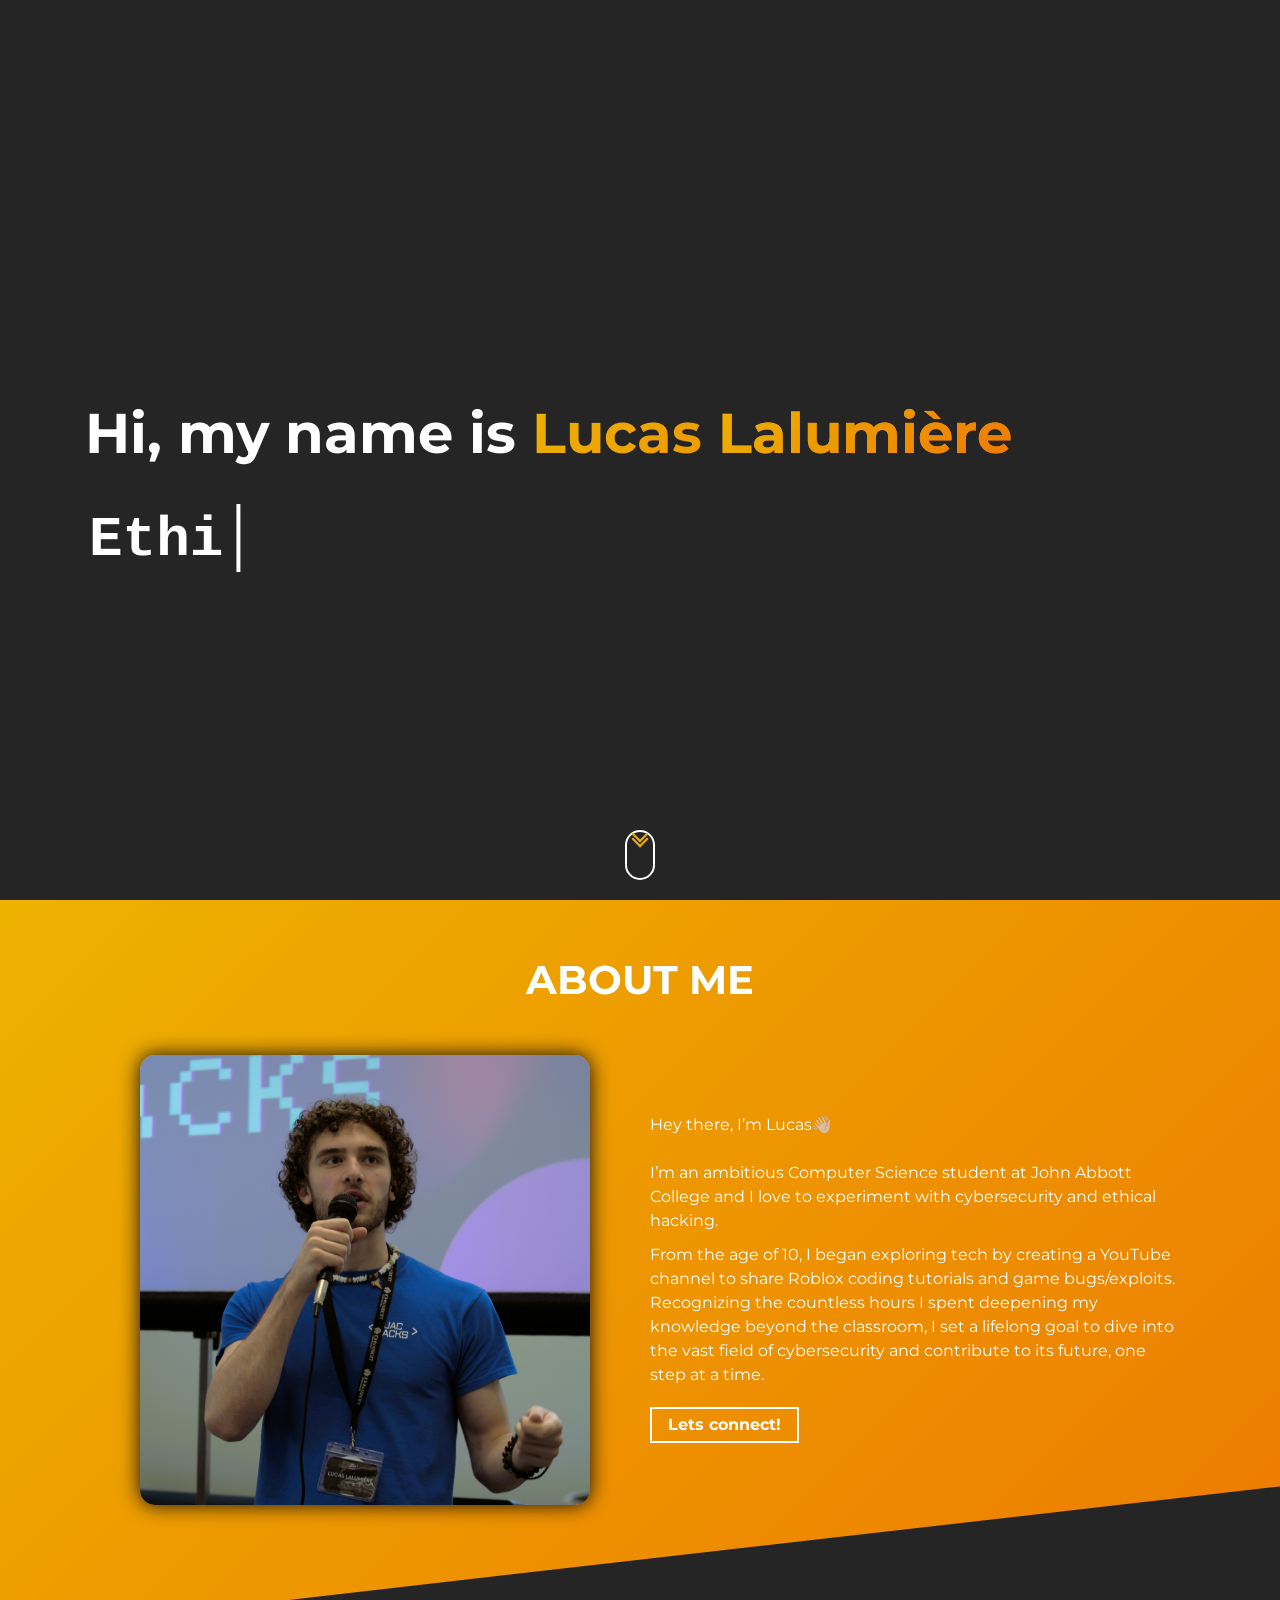
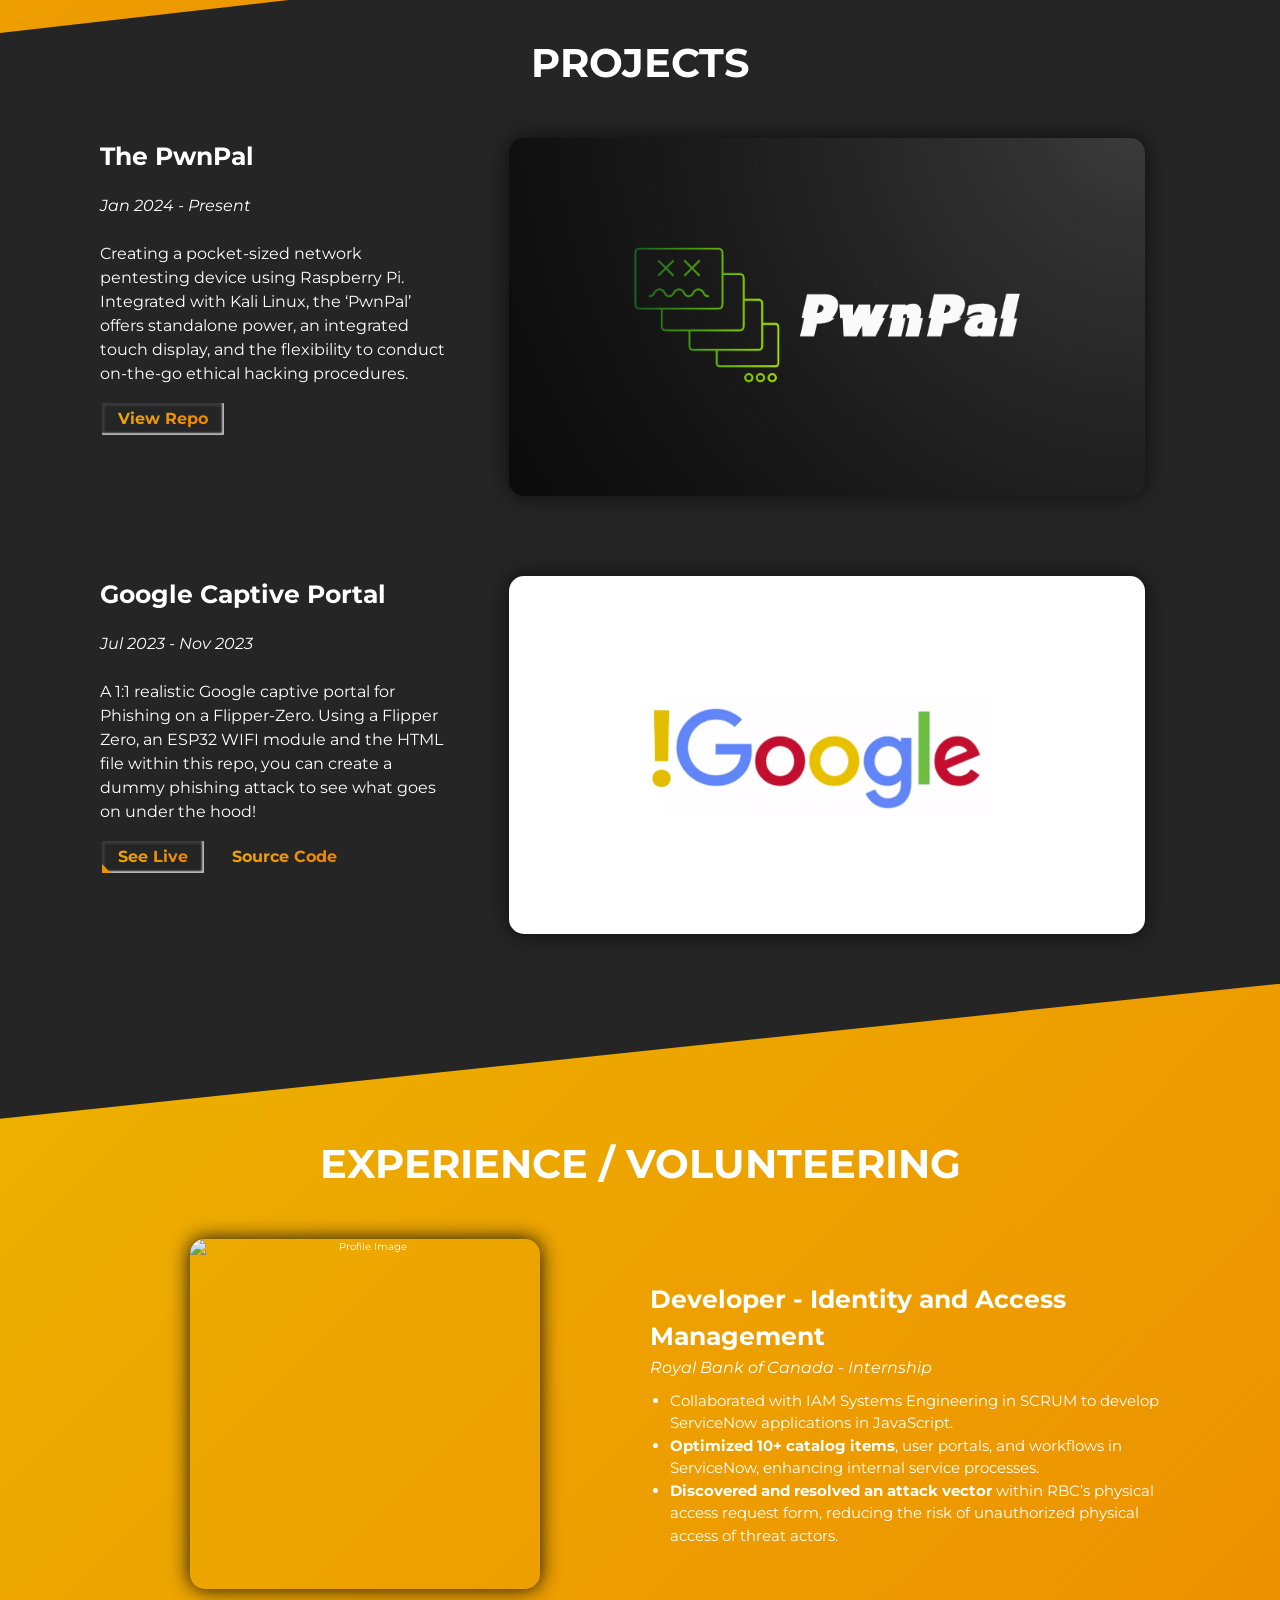
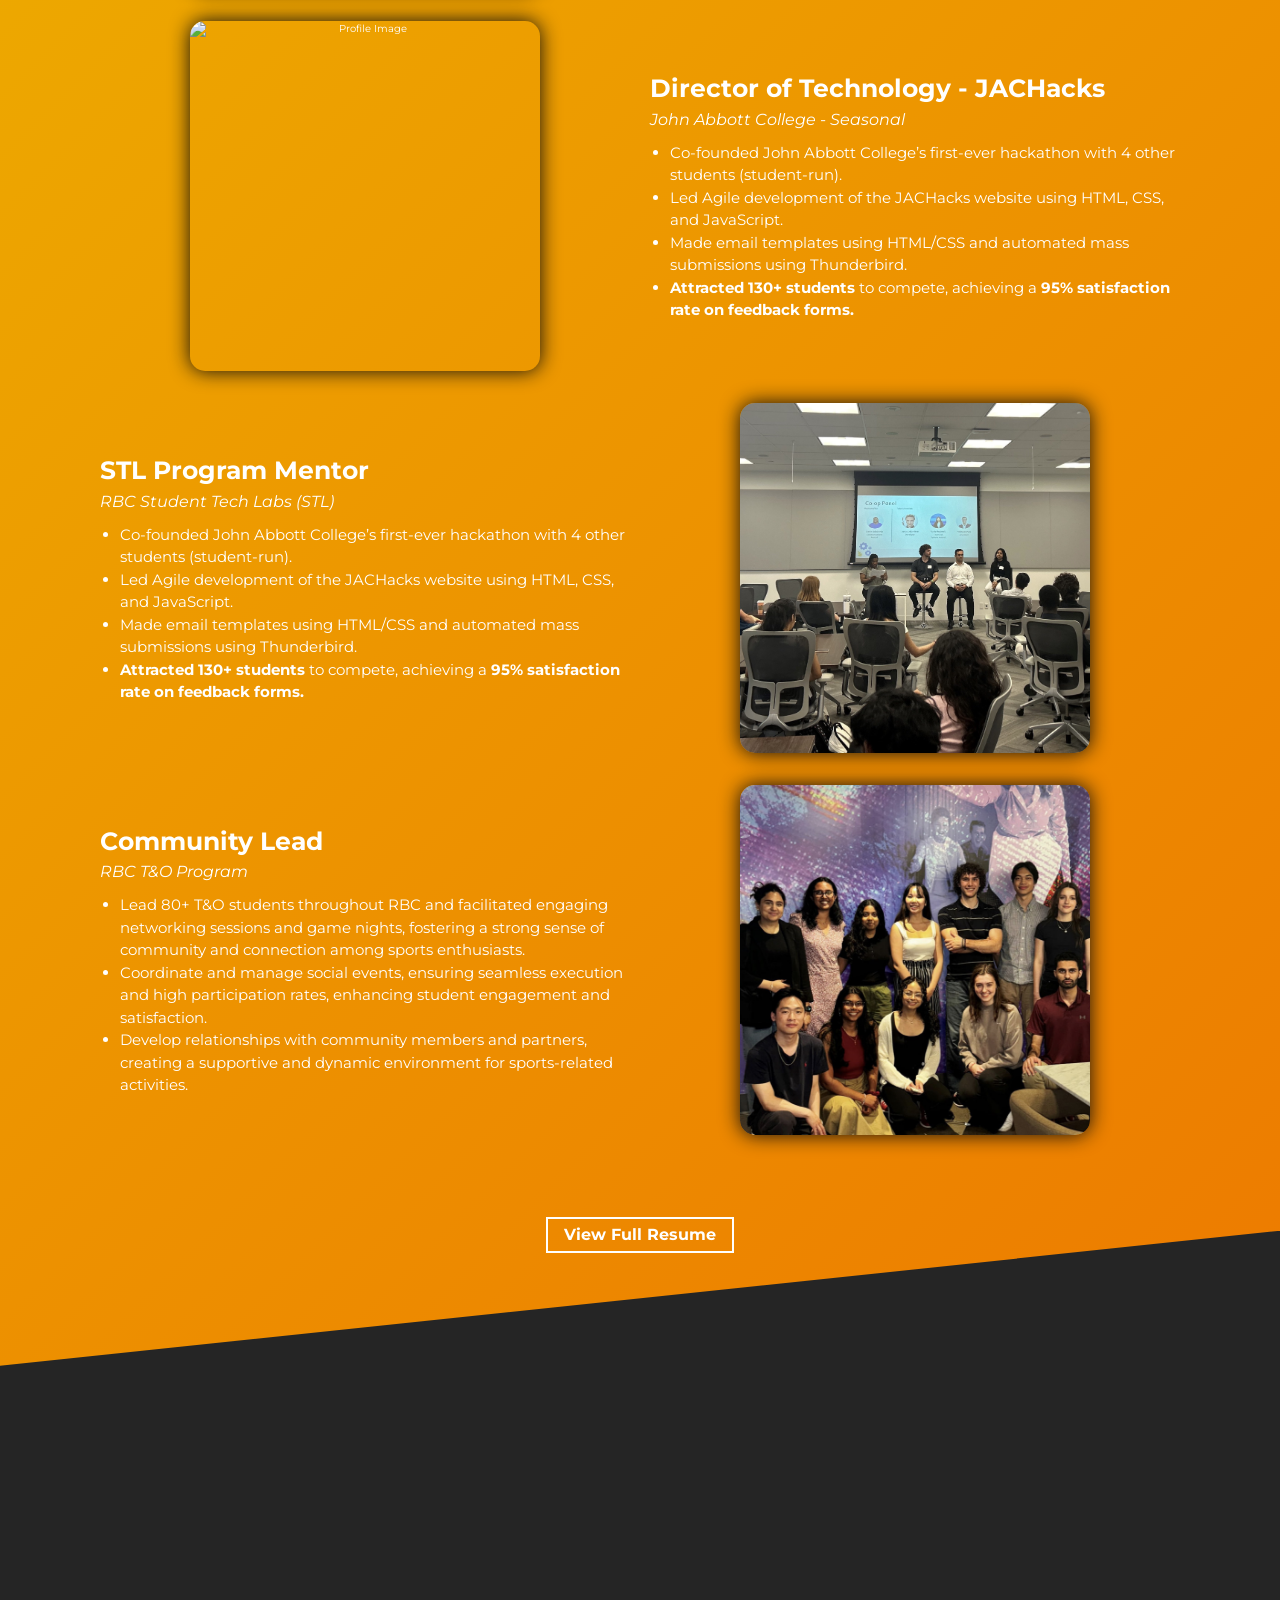
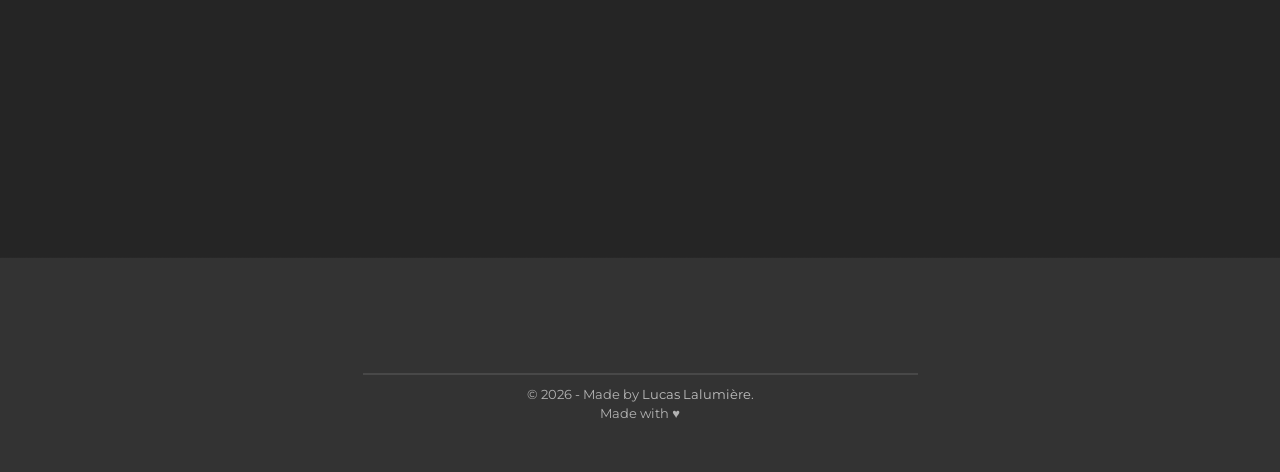
==== commit 3e9ea333: "added STL Mentor volunteering" ====
--- a/index.html
+++ b/index.html
@@ -363,7 +363,7 @@
           <div class="experience-wrapper__image">
             <img
               class="img-fluid"
-              src="./assets/JACHacks.png"
+              src="./assets/STLMentor.png"
               alt="Profile Image"
               width="350"
               height="350"
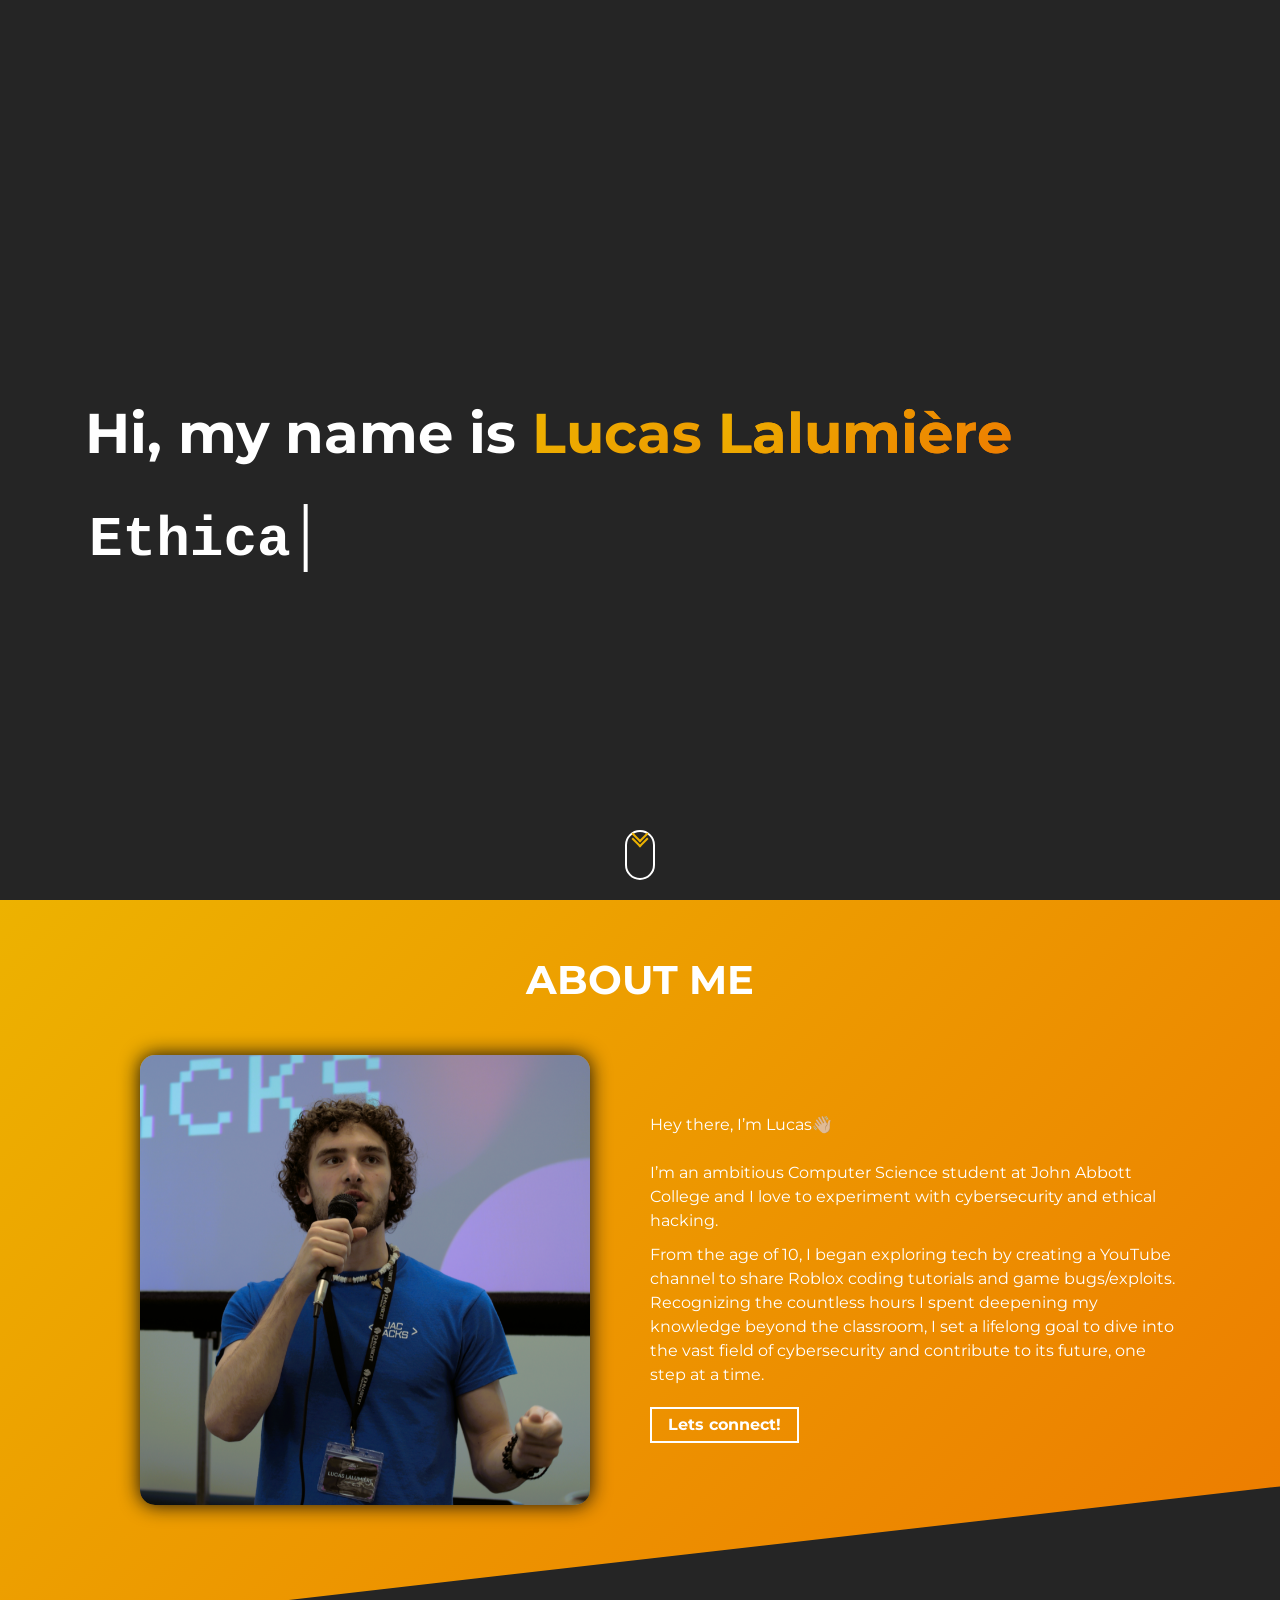
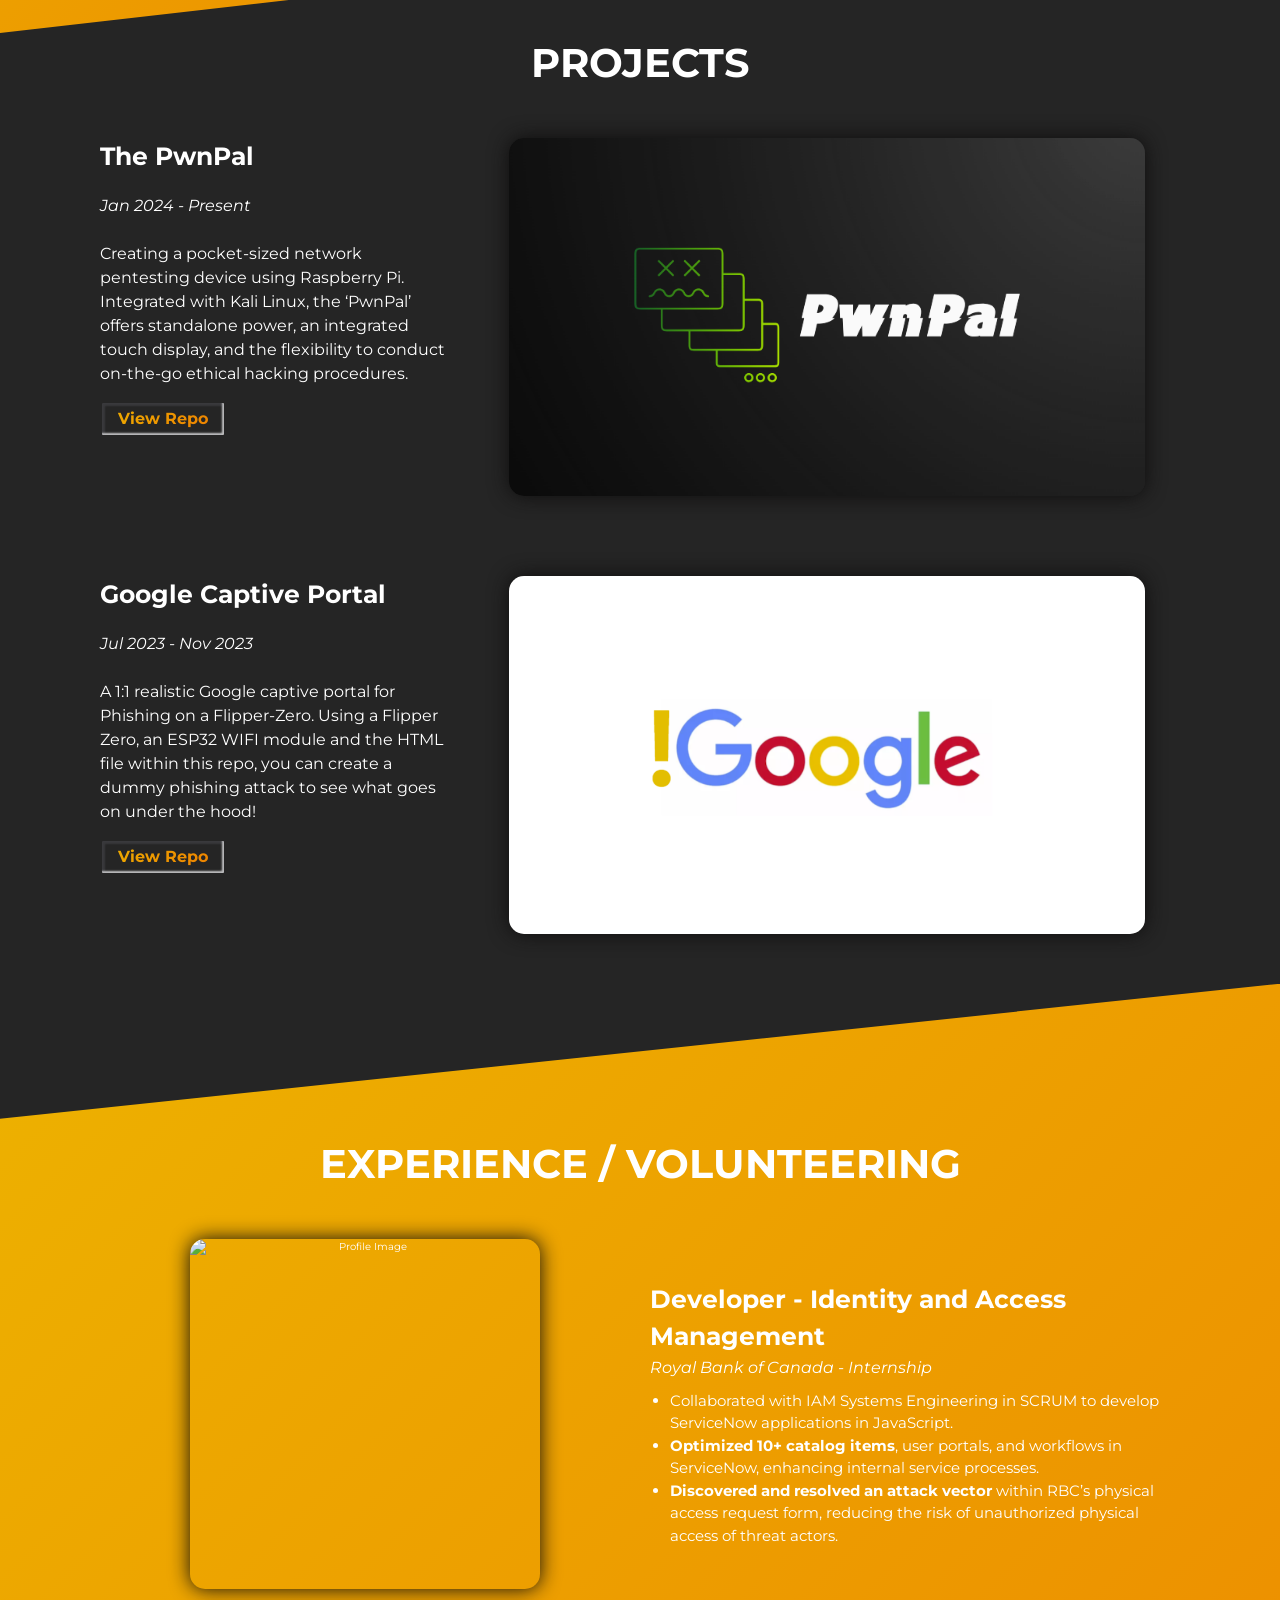
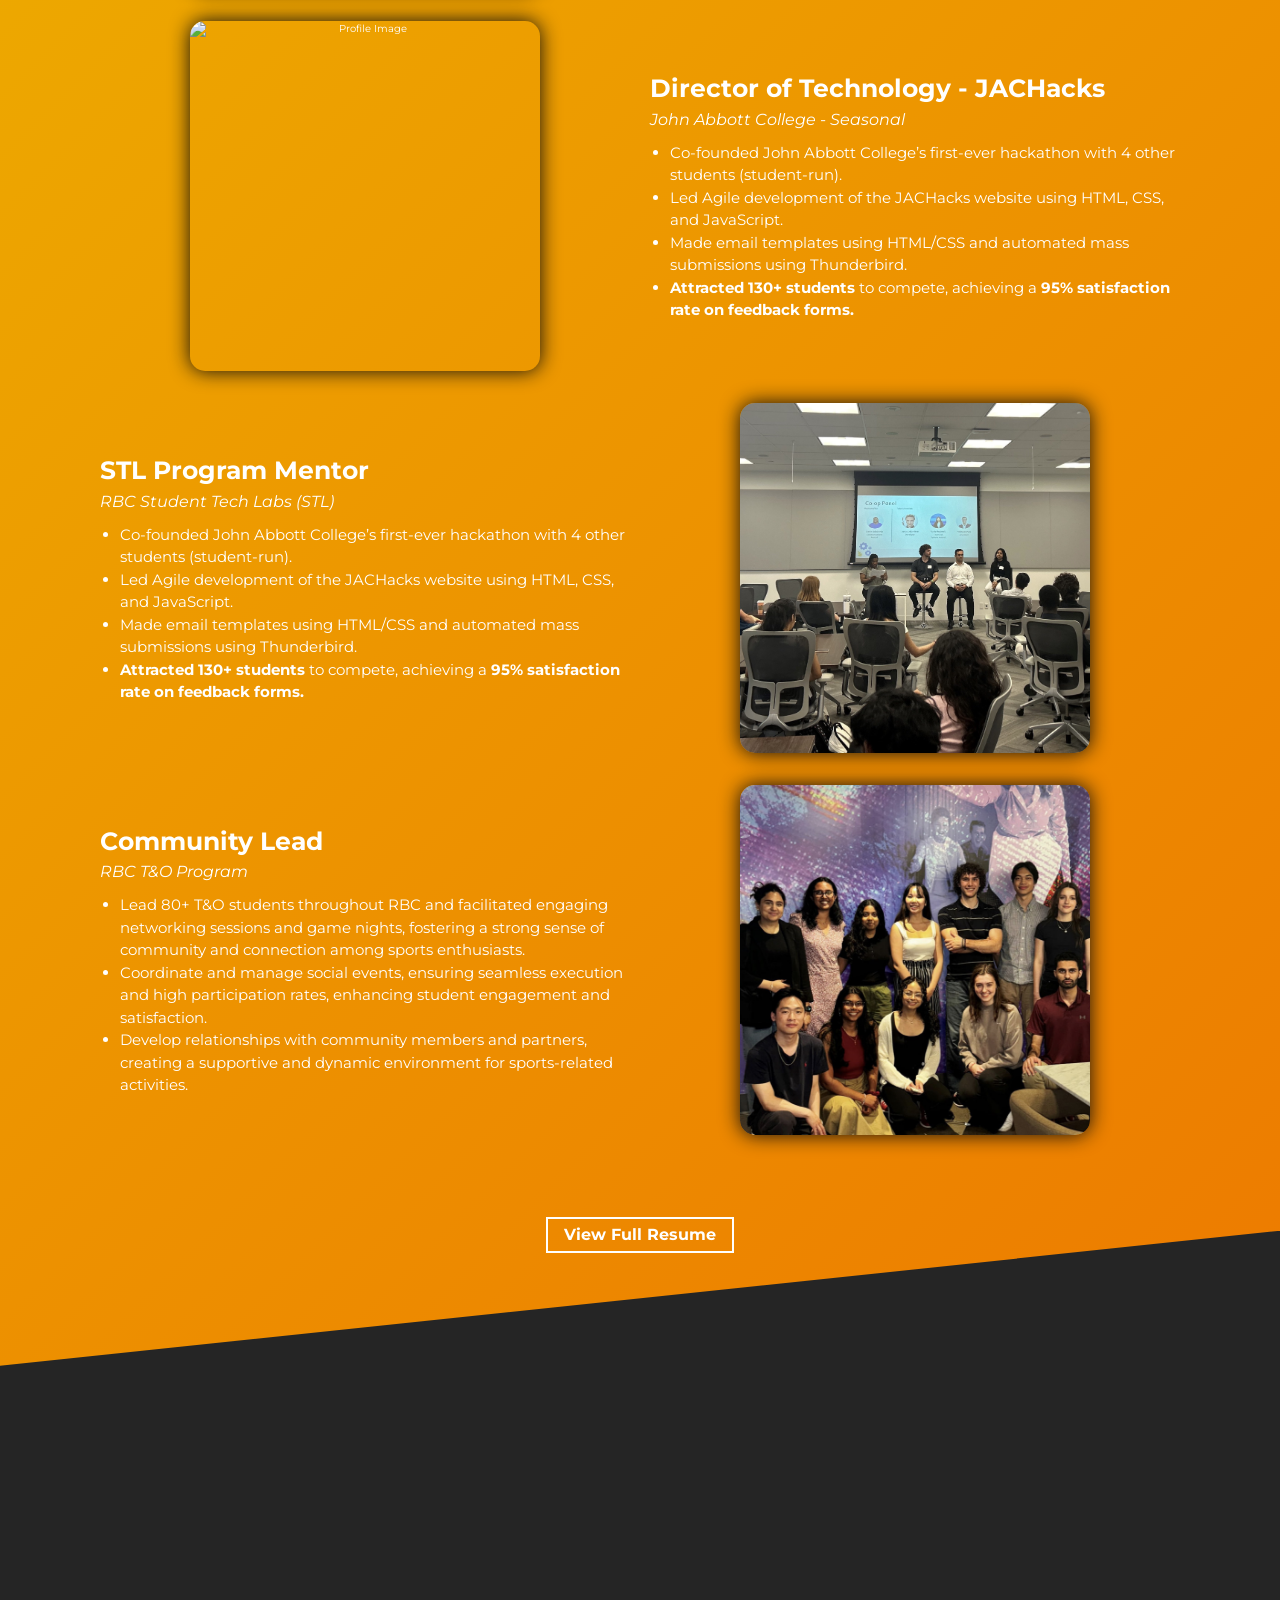
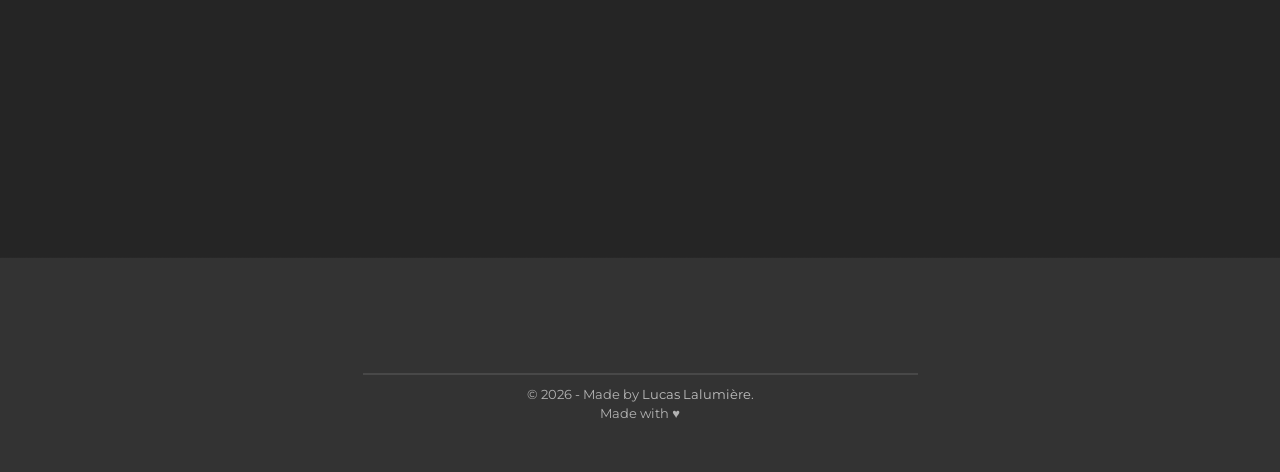
==== commit 45be2435: "Removed redundant buttons in project section" ====
--- a/index.html
+++ b/index.html
@@ -222,12 +222,20 @@
                   target="_blank"
                   rel="noopener noreferrer"
                   class="cta-btn cta-btn--hero cta-btn--projects"
+                  >View Repo</a>
+              </div>
+              <!-- <div class="project-wrapper__text-btns">
+                <a
+                  href="https://github.com/Shlucus/FlipperZero-GooglePortal"
+                  target="_blank"
+                  rel="noopener noreferrer"
+                  class="cta-btn cta-btn--hero cta-btn--projects"
                   >See Live</a
                 >
                 <a href="https://github.com/Shlucus/FlipperZero-GooglePortal" target="_blank" class="cta-btn text-color-main"
                   >Source Code</a
                 >
-              </div>
+              </div> -->
             </div>
 
             <div class="project-wrapper__image">
--- a/css/main.css
+++ b/css/main.css
@@ -775,6 +775,7 @@
   }
 }
 #experience .experience-wrapper {
+  display: grid; /* added */
   grid-template-columns: 1fr 1fr;
   margin-top: 3.2rem;
 }
@@ -783,6 +784,10 @@
     padding-bottom: 5rem;
     grid-template-columns: 1fr;
     margin-top: 0rem;
+  }
+  #experience .experience-wrapper__image {
+    order: -1;
+    margin-bottom: 2rem;
   }
 }
 #experience .experience-wrapper__image {
--- a/css/main.css
+++ b/css/main.css
@@ -775,6 +775,7 @@
   }
 }
 #experience .experience-wrapper {
+  display: grid; /* added */
   grid-template-columns: 1fr 1fr;
   margin-top: 3.2rem;
 }
@@ -783,6 +784,10 @@
     padding-bottom: 5rem;
     grid-template-columns: 1fr;
     margin-top: 0rem;
+  }
+  #experience .experience-wrapper__image {
+    order: -1;
+    margin-bottom: 2rem;
   }
 }
 #experience .experience-wrapper__image {
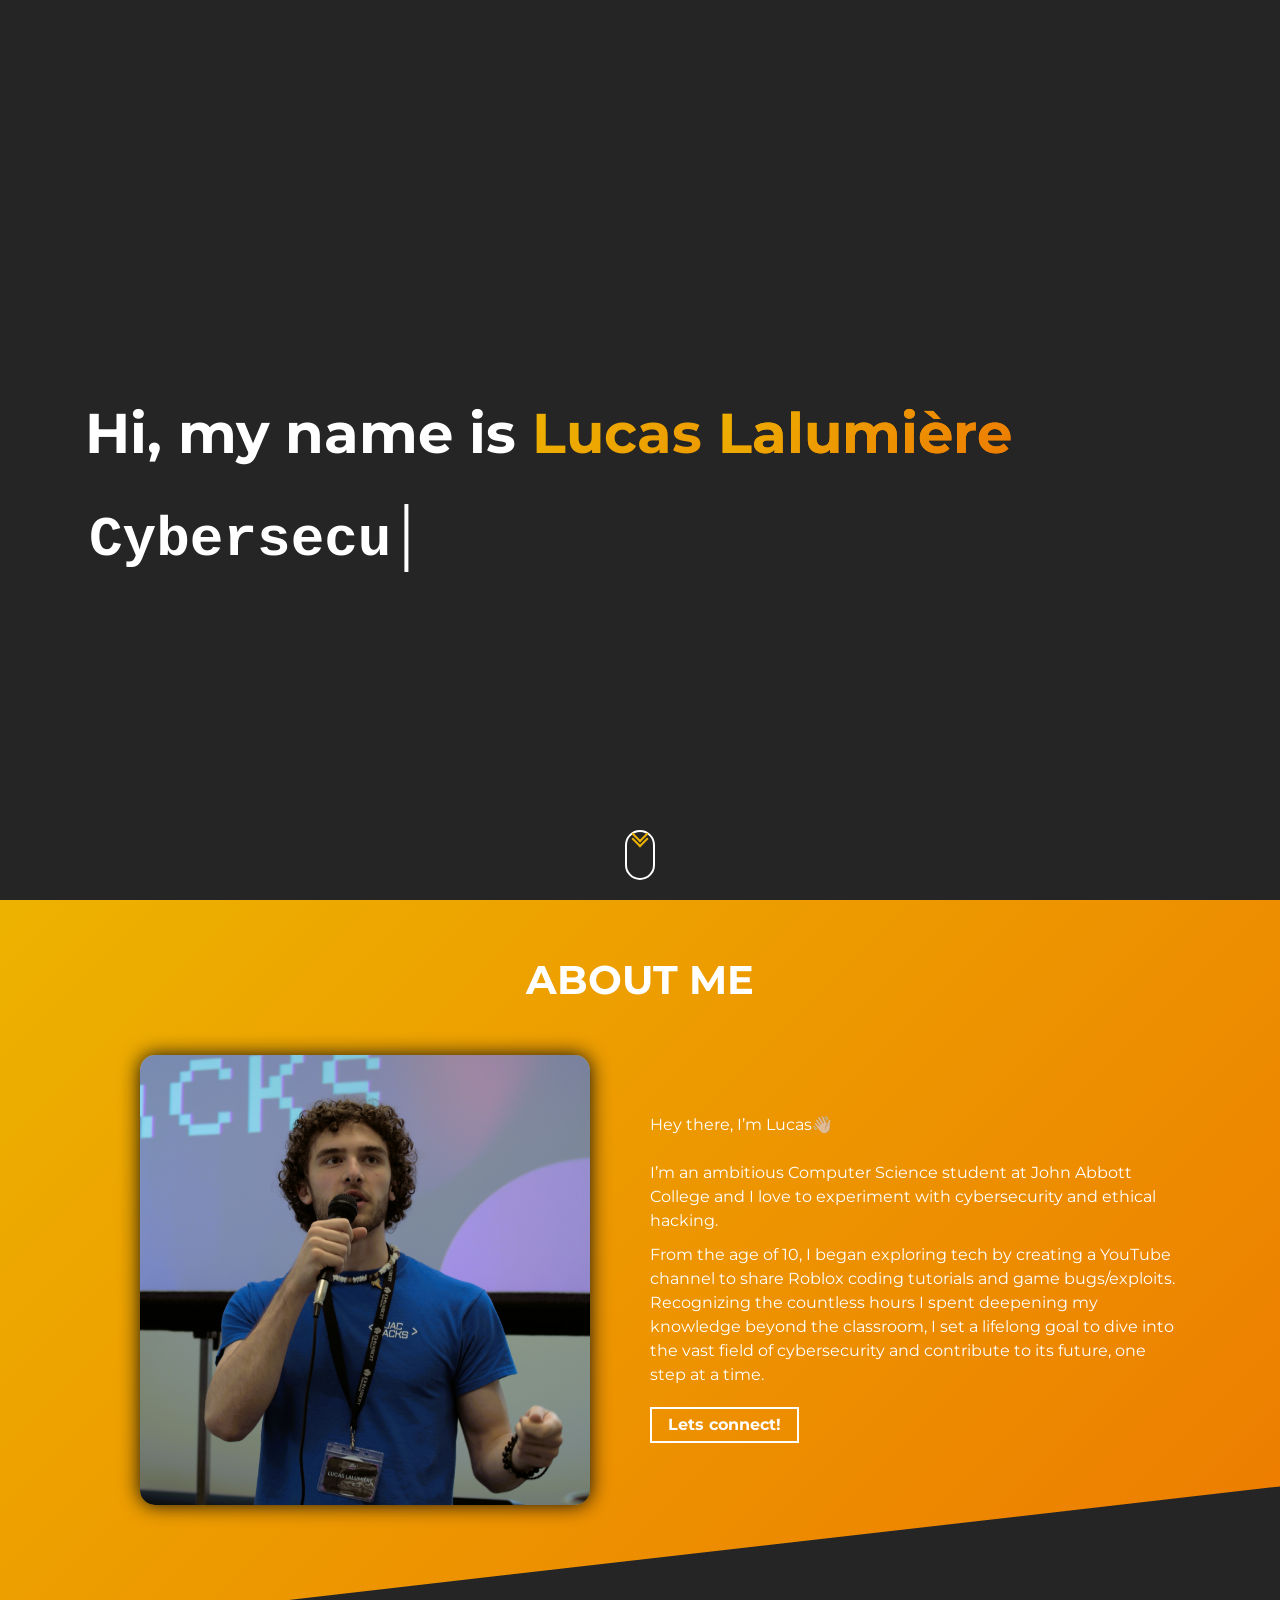
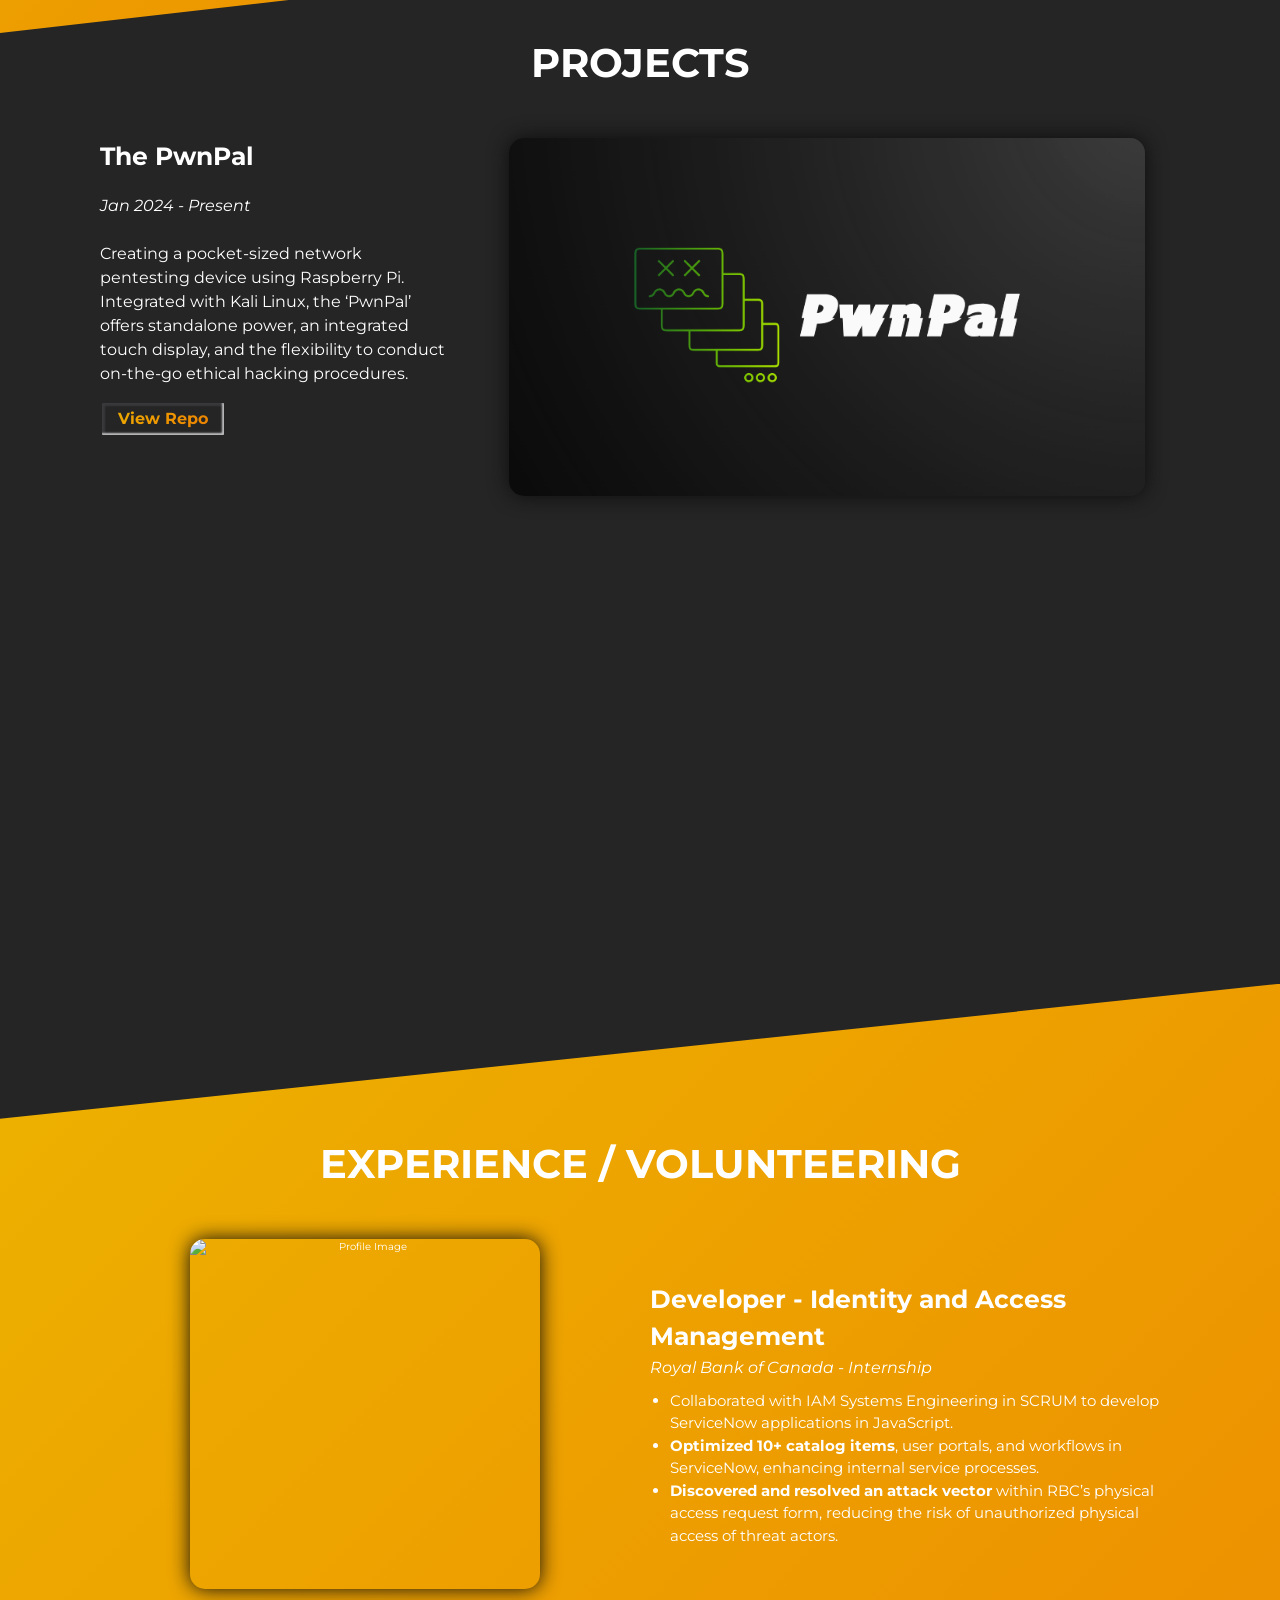
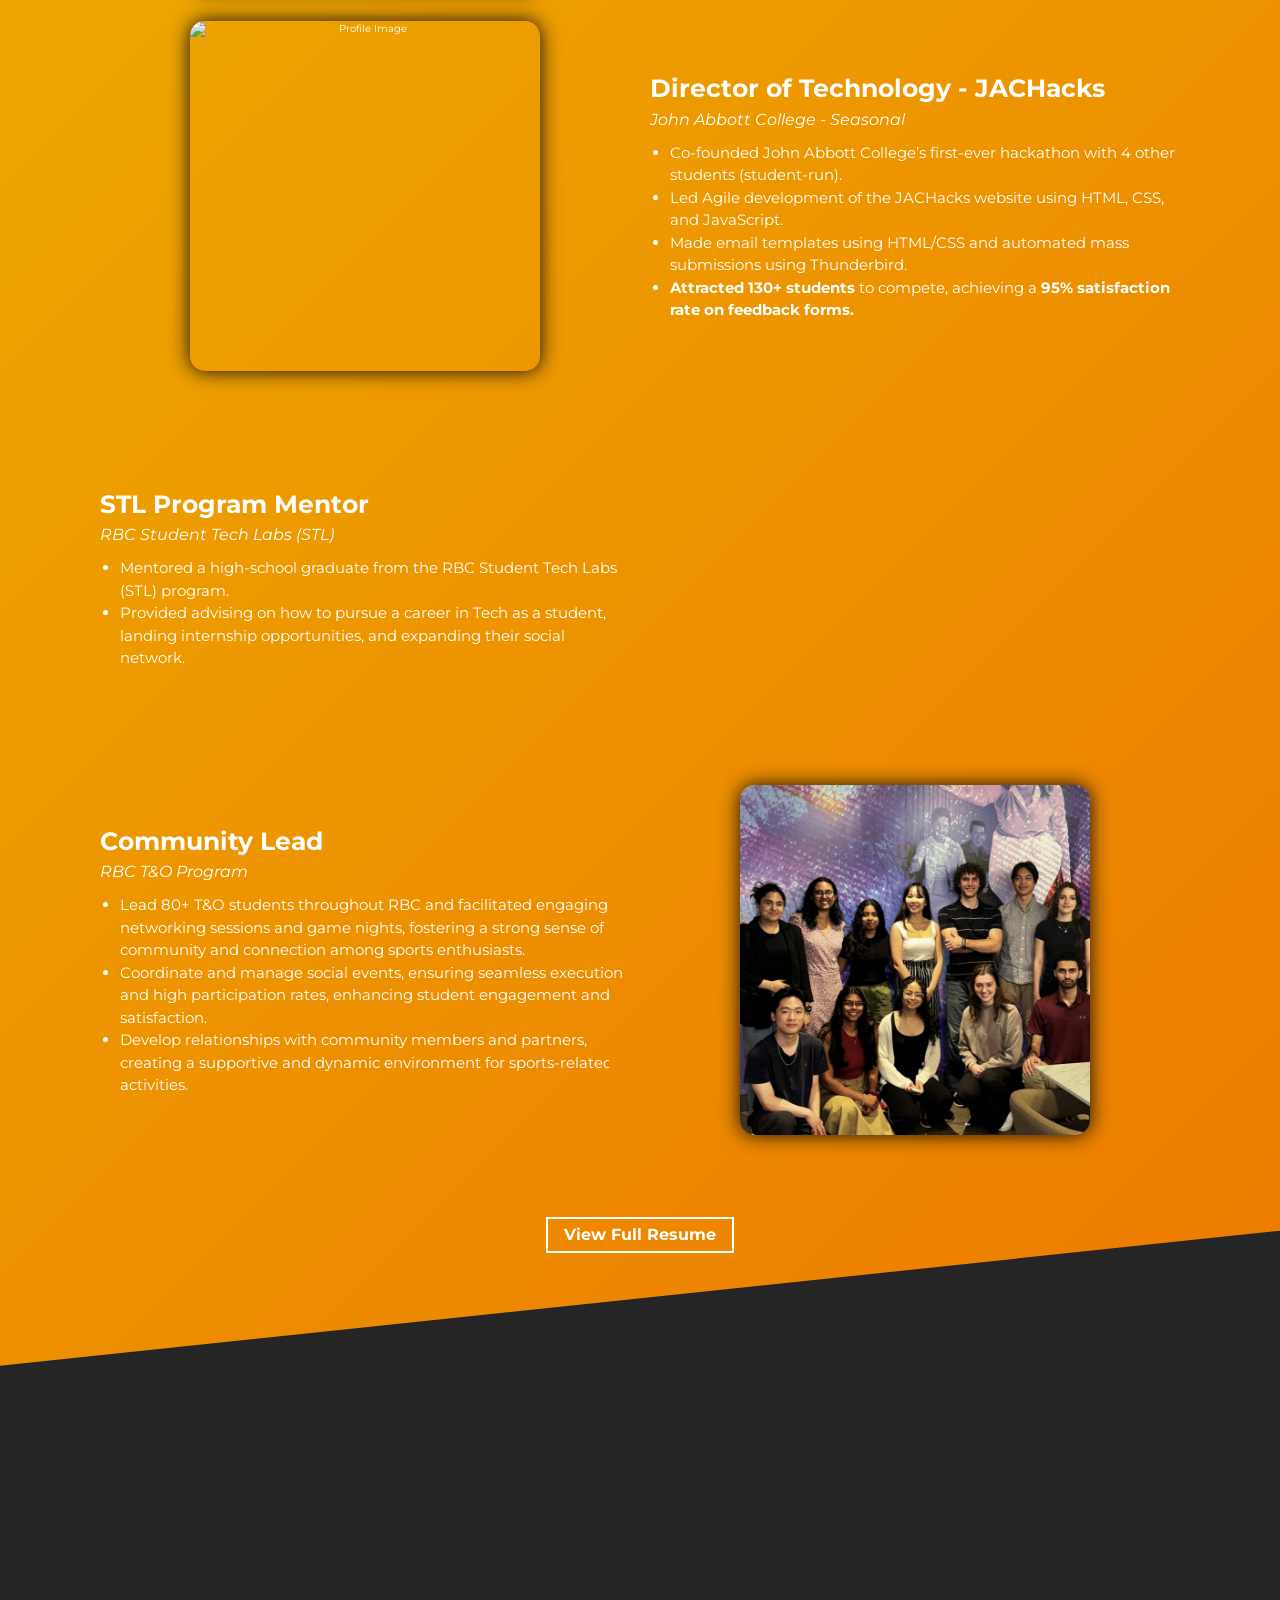
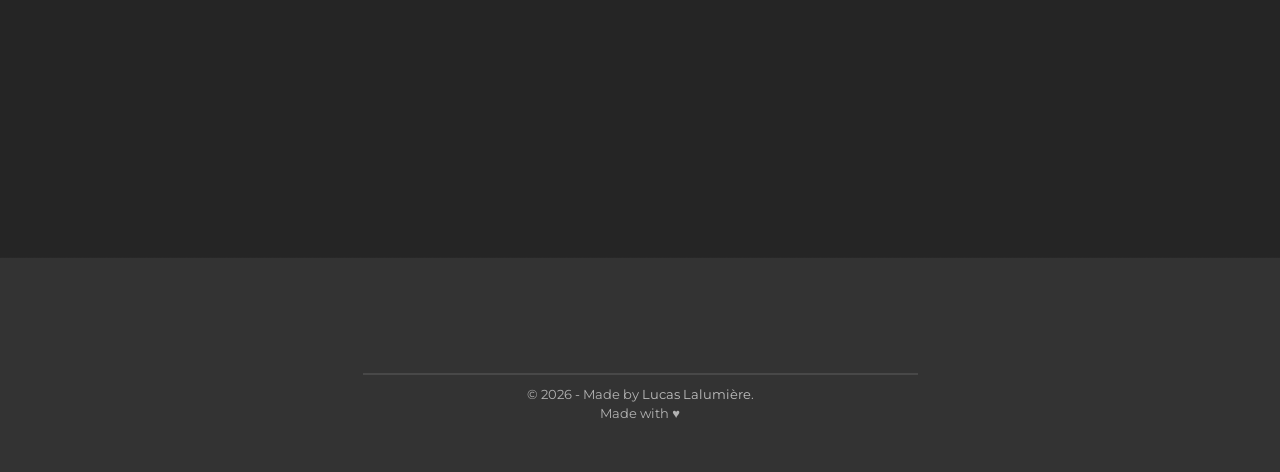
==== commit 0ac28466: "Filled out STL content bullet points" ====
--- a/index.html
+++ b/index.html
@@ -361,10 +361,8 @@
             </p>
             <p class="experience-wrapper__info-text">
               <ul class="experience-wrapper__bullet">
-                  <li>Co-founded John Abbott College’s first-ever hackathon with 4 other students (student-run).</li>
-                  <li>Led Agile development of the JACHacks website using HTML, CSS, and JavaScript.</li>
-                  <li>Made email templates using HTML/CSS and automated mass submissions using Thunderbird.</li>
-                  <li><b>Attracted 130+ students</b> to compete, achieving a <b>95% satisfaction rate on feedback forms.</b></li>
+                  <li>Mentored a high-school graduate from the RBC Student Tech Labs (STL) program.</li>
+                  <li>Provided advising on how to pursue a career in Tech as a student, landing internship opportunities, and expanding their social network.</li>
                 </ul>  
             </p>
           </div>
